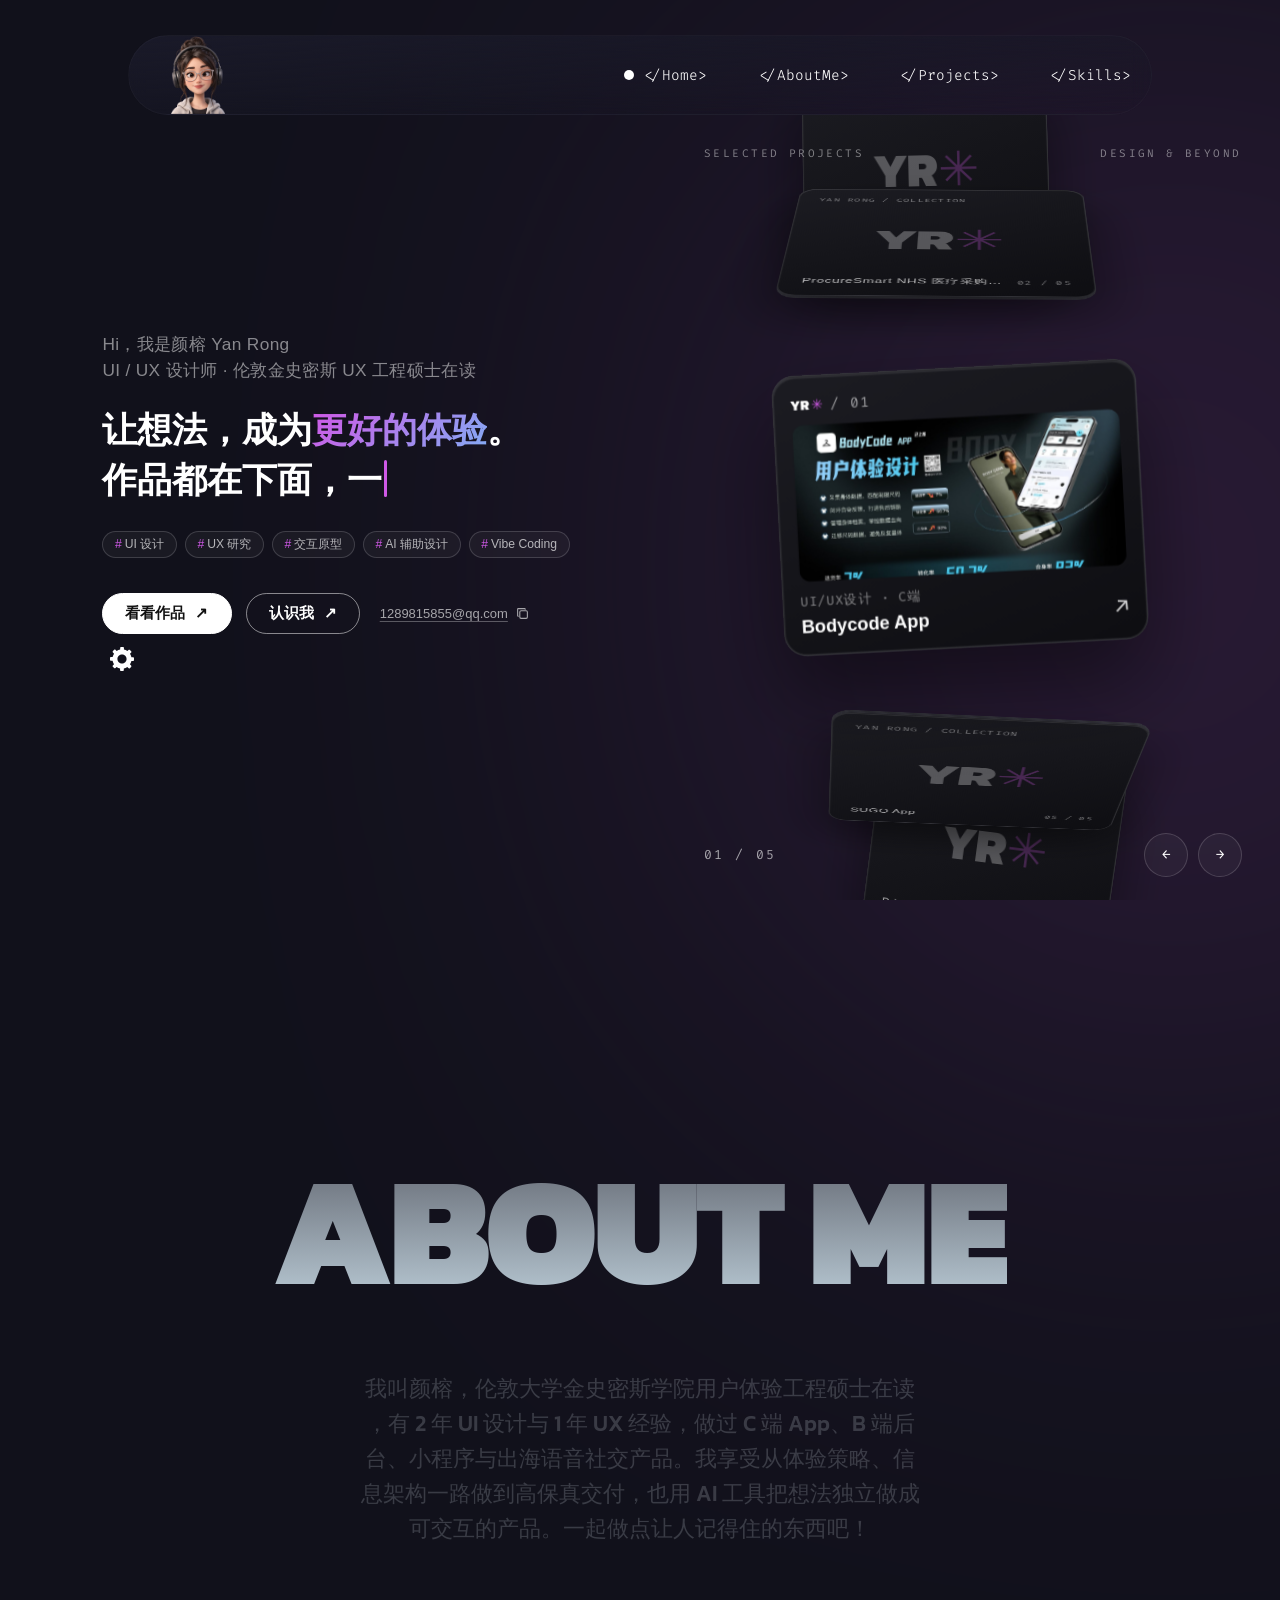
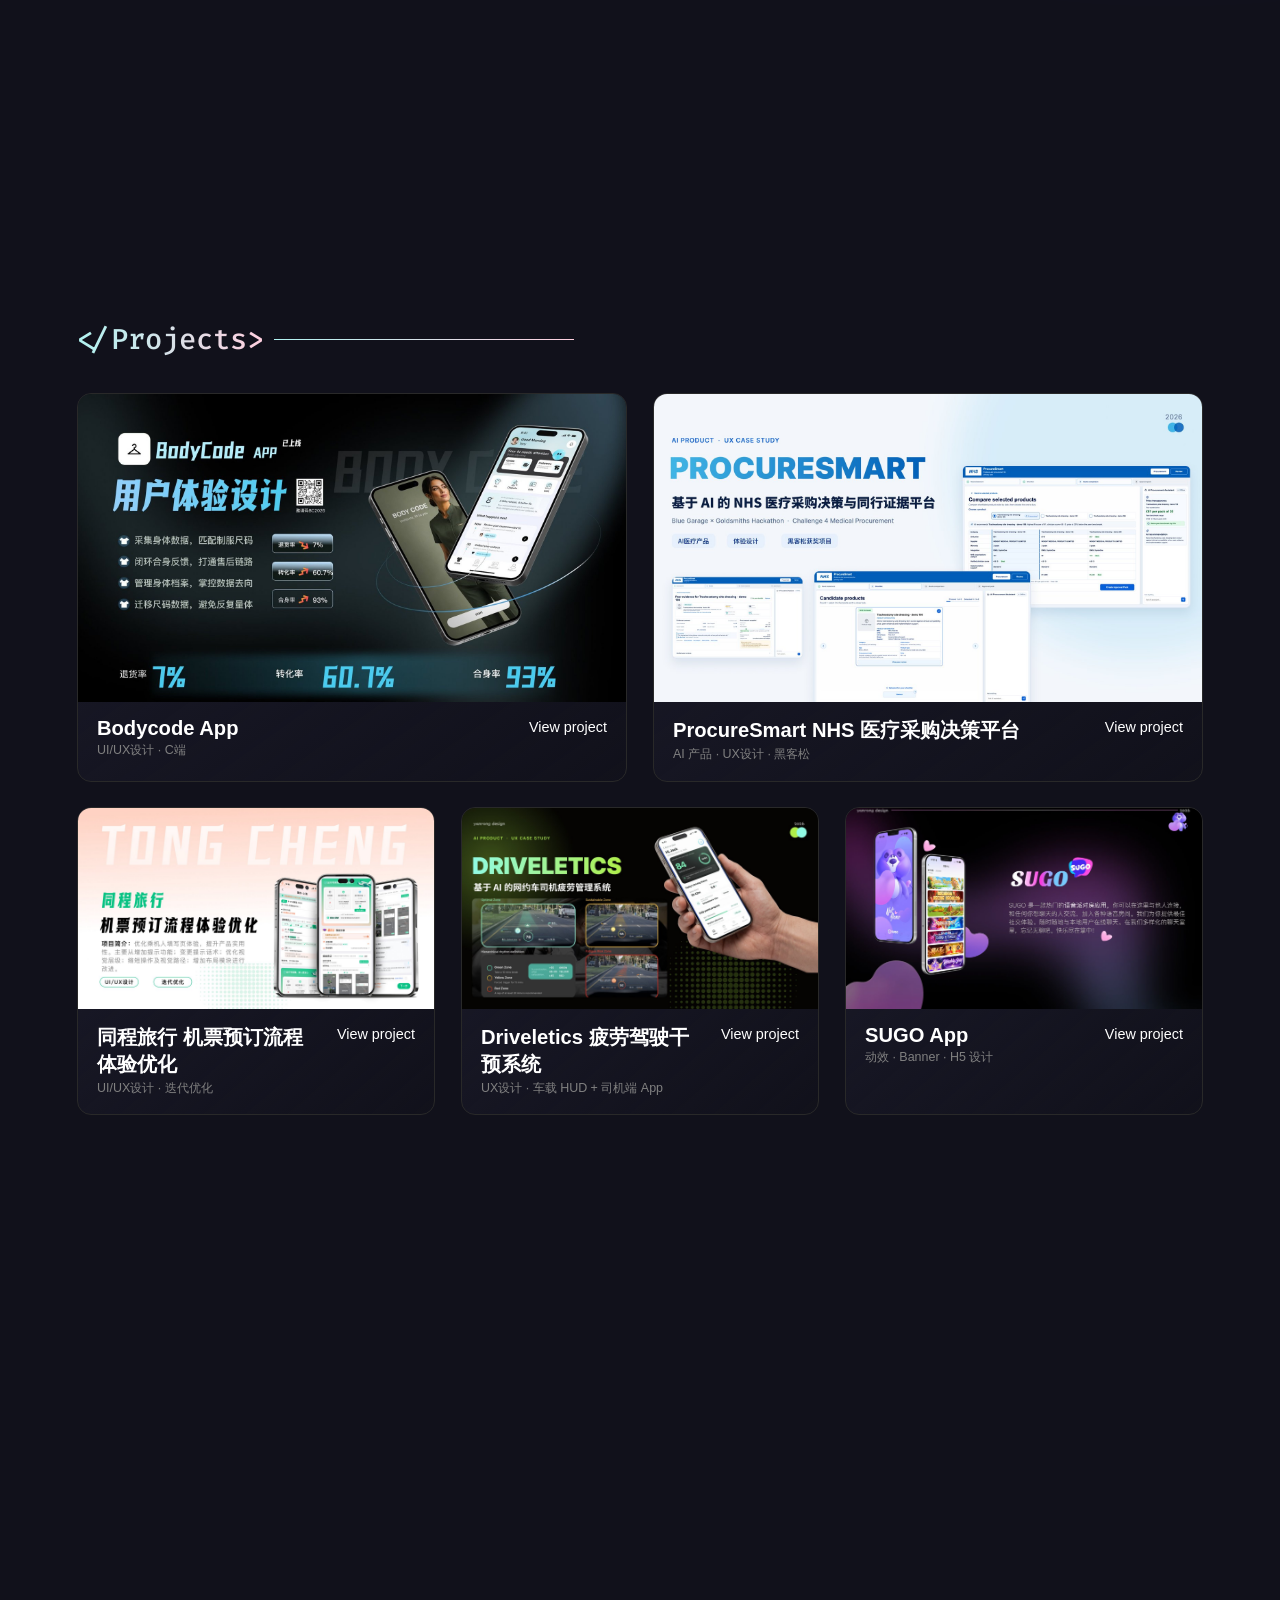
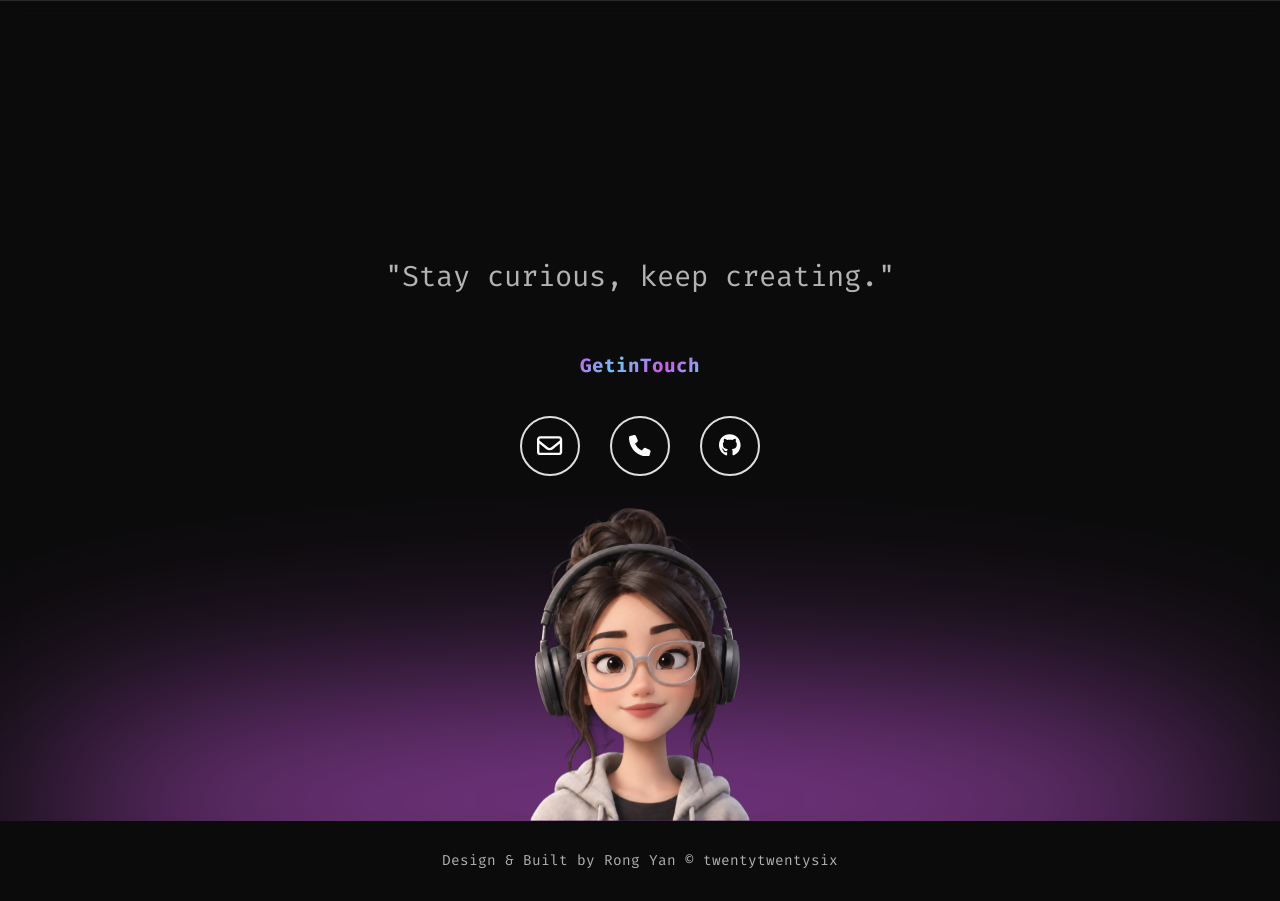
==== index.html @ 4443b961 "Hero cards: drop the pause button; autoplay always runs Co-Authored-By: Claude Opus 5.5 <noreply@ant" ====
<!DOCTYPE html>
<html lang="en">

<head>
  <meta charset="UTF-8" />
  <meta http-equiv="X-UA-Compatible" content="IE=edge" />
  <meta name="viewport" content="width=device-width, initial-scale=1.0" />
  <!-- keep the portfolio out of search results: only people with the link should find it -->
  <meta name="robots" content="noindex, nofollow" />
  <meta name="theme-color" content="#000" />
  <meta property="og:title" content="Rong Yan | Portfolio" />
  <meta property="og:site_name" content="Rong Yan Portfolio" />
  <title>Rong Yan | Portfolio</title>
  <link rel="icon" type="image/png" sizes="32x32" href="src/png/favicon-32.png" />
  <link rel="icon" type="image/png" sizes="192x192" href="src/png/favicon-192.png" />
  <link rel="apple-touch-icon" href="src/png/apple-touch-icon.png" />
  <!-- aos cdn -->
  <link rel="stylesheet" href="https://unpkg.com/aos@next/dist/aos.css" />
  <!-- stylesheet -->
  <link rel="stylesheet" href="style.css?v=64" />
  <link rel="prefetch" href="src/projects/driveletics/pages/01.jpg?v=4" as="image" />
  <link rel="prefetch" href="src/projects/tongcheng/01.jpg?v=1" as="image" />
  <link rel="prefetch" href="src/projects/sugo/01.jpg?v=2" as="image" />
  <link rel="prefetch" href="src/projects/muse/01.jpg?v=3" as="image" />
  <script>
    // cross-page view transitions to project pages: a skipped transition rejects these promises, which is expected
    (function () {
      function quiet(e) {
        if (!e.viewTransition) return;
        e.viewTransition.ready.catch(function () {});
        e.viewTransition.finished.catch(function () {});
      }
      window.addEventListener("pagereveal", quiet);
      window.addEventListener("pageswap", quiet);
    })();
  </script>
  <!-- google fonts-->
  <link rel="preconnect" href="https://fonts.googleapis.com" />
  <link rel="preconnect" href="https://fonts.gstatic.com" crossorigin />
  <link href="https://fonts.googleapis.com/css2?family=Kanit:wght@300;400;500;600;700;800;900&display=swap" rel="stylesheet" />
  <link rel="stylesheet"
    href="https://fonts.googleapis.com/css2?family=Passions+Conflict&family=Orbitron&family=Fira+Code&family=Six+Caps&display=swap" />

<body class="body">
  <audio loop="" id="audioPlayer" style="display: none">
    <source src="src/mp3/preloader.mp3" type="audio/mp3" />
  </audio>
  <div id="preloader"></div>
  <noscript>Allow Javascript</noscript>

  <header>
    <div class="cursor-inner" id="cursor-inner"></div>
    <div class="cursor-outer" id="cursor-outer"></div>

    <div class="navbar" id="navbar">
      <div class="hey">Hey!</div>
      <div class="logo" tabindex="0" aria-label="Rong Yan logo">
        <div class="logo-top">
          <img src="src/png/rongyan-avatar.png" alt="Rong Yan avatar" id="nav-avatar"/>
        </div>
      </div>
      <div class="navbar-tabs" id="navbar-tabs">
        <ul class="navbar-tabs-ul">
          <li class="home activeThistab" class="navbar-tabs-li" data-aos="fade-down" data-aos-delay="100">
            <a href="#home" tabindex="0" aria-label="Home menu button">
              &#60;/Home&#62;
            </a>
          </li>

          <li class="about" class="navbar-tabs-li" data-aos="fade-down" data-aos-delay="300">
            <a href="#about" aria-label="about menu button">
              &#60;/AboutMe&#62;
            </a>
          </li>

          <li class="projects" class="navbar-tabs-li" data-aos="fade-down" data-aos-delay="500">
            <a href="#projects" aria-label="projects menu button">
              &#60;/Projects&#62;
            </a>
          </li>

          <li class="skills" class="navbar-tabs-li" data-aos="fade-down" data-aos-delay="900">
            <a href="#skills" aria-label="skills menu button">
              &#60;/Skills&#62;
            </a>
          </li>
        </ul>
      </div>
      <!-- navbar tabs ends -->
    </div>
  </header>
  <!-- header ends here -->

  <main>
    <!-- hamburger -->
    <div class="hamburger" id="hamburger" data-aos="fade">
      <div class="hamburgerbase">
        <button id="hamburger-button" onclick="hamburgerMenu()" tabindex="0" aria-label="Menu Button">
          <span class="burger-bar" id="burger-bar1"></span>
          <span class="burger-bar" id="burger-bar2"></span>
          <span class="burger-bar" id="burger-bar3"></span>
        </button>
      </div>
    </div>
    <!-- hamburger -->
    <div class="mobiletogglemenu" id="mobiletogglemenu">
      <ul class="mobile-navbar-tabs-ul" id="mobile-ul">
        <li id="home-mobile-tab" class="mobile-navbar-tabs-li home activeThismobiletab" onclick="hidemenubyli()">
          <a href="#home" tabindex="0" aria-label="Home menu button">
            &#60;/Home&#62;
          </a>
        </li>

        <li id="aboutme-mobile-tab" class="mobile-navbar-tabs-li about" onclick="hidemenubyli()">
          <a href="#about" tabindex="0" aria-label="about menu button">
            &#60;/AboutMe&#62;
          </a>
        </li>
        <li id="projects-mobile-tab" class="mobile-navbar-tabs-li projects" onclick="hidemenubyli()">
          <a href="#projects" tabindex="0" aria-label="projects menu button">
            &#60;/Projects&#62;
          </a>
        </li>
        <li id="skills-mobile-tab" class="mobile-navbar-tabs-li skills" onclick="hidemenubyli()">
          <a href="#skills" tabindex="0" aria-label="skills menu button">
            &#60;/Skills&#62;
          </a>
        </li>
      </ul>
    </div>
    <!-- mobile toggle menu ends -->

    <section class="landing-page-container" id="home">
      <div class="blob"></div>

      <div class="text-content hero-v3">
        <p class="hero-label hero-in">
          Hi，我是颜榕 Yan Rong<br />UI / UX 设计师<span class="hero-label-sep"> · </span><br class="hero-label-br" />伦敦金史密斯 UX 工程硕士在读
        </p>
        <h1 class="hero-line" data-typewriter>
          让想法，成为<span class="hero-grad">更好的体验</span>。<br />作品都在下面，一起看看？
        </h1>
        <!-- keywords: quiet tags, not clickable -->
        <ul class="hero-tags" aria-label="关键词">
          <li>UI 设计</li>
          <li>UX 研究</li>
          <li>交互原型</li>
          <li>AI 辅助设计</li>
          <li>Vibe Coding</li>
        </ul>
        <!-- actions: solid / outline buttons, then the email link -->
        <div class="hero-actions hero-in">
          <a class="hero-btn hero-btn--solid" href="#projects">看看作品<span class="hero-arrow" aria-hidden="true">↗</span></a>
          <a class="hero-btn hero-btn--ghost" href="#about">认识我<span class="hero-arrow" aria-hidden="true">↗</span></a>
          <a class="hero-mail" href="mailto:1289815855@qq.com" title="点击复制邮箱">
            1289815855@qq.com
            <svg width="13" height="13" viewBox="0 0 12 12" fill="none" aria-hidden="true"><rect x="3.5" y="3.5" width="7" height="7" rx="1.2" stroke="currentColor"/><path d="M8.5 2.5V2a.5.5 0 0 0-.5-.5H2A.5.5 0 0 0 1.5 2v6a.5.5 0 0 0 .5.5h.5" stroke="currentColor"/></svg>
          </a>
        </div>
        <div class="hero-settings">
          <div class="setting-container" id="setting-container">
            <input type="checkbox" id="switchforsetting" onclick="settingtoggle()" />

            <label for="switchforsetting" class="needtobeinvert" id="labelforsetting" tabindex="0"
              aria-label="settings for sound and appearance"></label>

            <div class="visualmodetogglebuttoncontainer" id="visualmodetogglebuttoncontainer">
              <input type="checkbox" id="switchforvisualmode" onclick="visualmode()" />
              <label for="switchforvisualmode" id="labelforvisualmode" tabindex="0"
                aria-label="switch appearance"></label>
            </div>

            <div class="soundtogglebuttoncontainer" id="soundtogglebuttoncontainer">
              <input type="checkbox" id="switchforsound" onclick="playpause()" />
              <label for="switchforsound" id="labelforsound" tabindex="0" aria-label="switch sound"
                class="needtobeinvert"></label>
            </div>
          </div>
          <!-- setting div ends -->
        </div>
      </div>


      <!-- right side: vertical 3D cylinder of project cards, built from the projects grid by hero-cards.js -->
      <div class="hero-cards">
        <span class="hc-label hc-label--l" aria-hidden="true">SELECTED PROJECTS</span>
        <span class="hc-label hc-label--r" aria-hidden="true">DESIGN &amp; BEYOND</span>
        <div class="hero-cards-space" aria-hidden="true"></div>
        <div class="hc-bar">
          <span class="hc-count" aria-hidden="true"></span>
          <div class="hc-controls">
            <button type="button" class="hc-btn hc-step" data-dir="-1" aria-label="上一个项目">←</button>
            <button type="button" class="hc-btn hc-step" data-dir="1" aria-label="下一个项目">→</button>
          </div>
        </div>
      </div>
    </section>
    <!-- landing page ends here -->
    <section class="about-v2" id="about">
      <!-- four tool logos in the corners; they slide in from their own side, then bob gently -->
      <img class="about-v2-deco about-v2-deco--tl" src="src/png/figmalogo.png" alt="Figma"
        data-aos="fade-right" data-aos-delay="100" data-aos-duration="900" />
      <img class="about-v2-deco about-v2-deco--bl" src="src/png/aelogo.png" alt="After Effects"
        data-aos="fade-right" data-aos-delay="250" data-aos-duration="900" />
      <img class="about-v2-deco about-v2-deco--tr" src="src/png/claudelogo.png" alt="Claude Code"
        data-aos="fade-left" data-aos-delay="150" data-aos-duration="900" />
      <img class="about-v2-deco about-v2-deco--br" src="src/png/lovartlogo.png" alt="Lovart"
        data-aos="fade-left" data-aos-delay="300" data-aos-duration="900" />

      <div class="about-v2-center">
        <div class="about-v2-group">
          <h2 class="about-v2-heading hero-heading" data-aos="fade-up">About me</h2>
          <!-- about-reveal.js splits this into characters that brighten as it scrolls past -->
          <p class="about-v2-text" data-reveal>我叫颜榕，伦敦大学金史密斯学院用户体验工程硕士在读，有 2 年 UI 设计与 1 年 UX 经验，做过 C 端 App、B 端后台、小程序与出海语音社交产品。我享受从体验策略、信息架构一路做到高保真交付，也用 AI 工具把想法独立做成可交互的产品。一起做点让人记得住的东西吧！</p>
        </div>
      </div>
    </section>
    <!-- about section ends  -->

    <section class="projects-section-container" id="projects">
      <div class="projects-section-div" data-aos="fade-up">
        <div class="section-heading">
          <h2 class="section-heading-article" tabindex="0" aria-label="My projects starts from here">
            &#60;/Projects&#62;
          </h2>
          <p class="sectionHeadingP"></p>
        </div>
      </div>
      <ul class="projects-grid">
        <li class="project-card" data-aos="fade-up" data-aos-delay="0">
          <div class="project-card-media">
            <img src="src/jpg/bodycode-cover.jpg?v=8" alt="Bodycode App 封面" loading="lazy" style="view-transition-name: bodycode-cover" />
          </div>
          <div class="project-card-body">
            <div class="project-card-head">
              <div>
                <h3 class="project-card-title">Bodycode App</h3>
                <p class="project-card-meta">UI/UX设计 · C端</p>
              </div>
              <a href="project-bodycode.html" class="project-card-link" aria-label="查看 Bodycode App">View project</a>
            </div>
          </div>
        </li>
        <li class="project-card" data-aos="fade-up" data-aos-delay="100">
          <div class="project-card-media">
            <img src="src/jpg/procuresmart-cover.jpg?v=1" alt="ProcureSmart 封面" loading="lazy" style="view-transition-name: procuresmart-cover" />
          </div>
          <div class="project-card-body">
            <div class="project-card-head">
              <div>
                <h3 class="project-card-title">ProcureSmart NHS 医疗采购决策平台</h3>
                <p class="project-card-meta">AI 产品 · UX设计 · 黑客松</p>
              </div>
              <a href="project-procuresmart.html" class="project-card-link" aria-label="查看 ProcureSmart NHS 医疗采购决策平台">View project</a>
            </div>
          </div>
        </li>
        <li class="project-card" data-aos="fade-up" data-aos-delay="100">
          <div class="project-card-media">
            <img src="src/jpg/tongcheng-cover.jpg?v=2" alt="同程旅行 机票预订流程体验优化 封面" loading="lazy" style="view-transition-name: tongcheng-cover" />
          </div>
          <div class="project-card-body">
            <div class="project-card-head">
              <div>
                <h3 class="project-card-title">同程旅行 机票预订流程体验优化</h3>
                <p class="project-card-meta">UI/UX设计 · 迭代优化</p>
              </div>
              <a href="project-tongcheng.html" class="project-card-link" aria-label="查看 同程旅行 机票预订流程体验优化">View project</a>
            </div>
          </div>
        </li>
        <li class="project-card" id="driveletics-card" data-aos="fade-up" data-aos-delay="0">
          <div class="project-card-media">
            <img src="src/jpg/driveletics-cover.jpg?v=3" alt="Driveletics 封面" loading="lazy" style="view-transition-name: driveletics-cover" />
          </div>
          <div class="project-card-body">
            <div class="project-card-head">
              <div>
                <h3 class="project-card-title">Driveletics 疲劳驾驶干预系统</h3>
                <p class="project-card-meta">UX设计 · 车载 HUD + 司机端 App</p>
              </div>
              <a href="project-driveletics.html" class="project-card-link" aria-label="查看 Driveletics 疲劳驾驶干预系统">View project</a>
            </div>
          </div>
        </li>
        <li class="project-card" data-aos="fade-up" data-aos-delay="100">
          <div class="project-card-media">
            <img src="src/jpg/sugo-cover.jpg?v=1" alt="SUGO App 封面" loading="lazy" style="view-transition-name: sugo-cover" />
          </div>
          <div class="project-card-body">
            <div class="project-card-head">
              <div>
                <h3 class="project-card-title">SUGO App</h3>
                <p class="project-card-meta">动效 · Banner · H5 设计</p>
              </div>
              <a href="project-sugo.html" class="project-card-link" aria-label="查看 SUGO App">View project</a>
            </div>
          </div>
        </li>
        <!-- Muse AI: hidden for now (page project-muse.html kept)
        <li class="project-card" data-aos="fade-up" data-aos-delay="0">
          <div class="project-card-media">
            <img src="src/jpg/muse-cover.jpg?v=2" alt="Muse AI 封面" loading="lazy" style="view-transition-name: muse-cover" />
          </div>
          <div class="project-card-body">
            <div class="project-card-head">
              <div>
                <h3 class="project-card-title">Muse AI</h3>
                <p class="project-card-meta">UI/UX设计 · 小程序</p>
              </div>
              <a href="project-muse.html" class="project-card-link" aria-label="查看 Muse AI">View project</a>
            </div>
          </div>
        </li>
        -->
      </ul>

      <!-- Driveletics card is shown by default. The link without the car project adds ?k=<key>: then the card is removed,
           and it stays hidden in that browser tab when coming back from a project page (sessionStorage). -->
      <script>
        (function () {
          var KEY = "xvs2uz3wx6";
          var fromLink = new URLSearchParams(location.search).get("k") === KEY;
          var hidden = fromLink;
          try {
            if (fromLink) sessionStorage.setItem("ry-portfolio-no-car", "1");
            hidden = hidden || sessionStorage.getItem("ry-portfolio-no-car") === "1";
          } catch (e) {}
          if (hidden) document.getElementById("driveletics-card").remove();
        })();
      </script>
    </section>
    <section class="tools-section" id="skills">
      <div class="tools-inner">
        <h2 class="tools-heading" data-aos="fade-up">常用工具</h2>
        <ul class="tools-grid">
          <li class="tools-card" data-aos="fade-up" data-aos-delay="0">
            <img src="./src/png/figmalogo.png" alt="" class="tools-logo" loading="lazy" />
            <span class="tools-name">Figma</span>
          </li>
          <li class="tools-card" data-aos="fade-up" data-aos-delay="50">
            <img src="./src/png/pslogo.png" alt="" class="tools-logo" loading="lazy" />
            <span class="tools-name">Photoshop</span>
          </li>
          <li class="tools-card" data-aos="fade-up" data-aos-delay="100">
            <img src="./src/png/aelogo.png" alt="" class="tools-logo" loading="lazy" />
            <span class="tools-name">After Effects</span>
          </li>
          <li class="tools-card" data-aos="fade-up" data-aos-delay="150">
            <img src="./src/png/claudelogo.png" alt="" class="tools-logo" loading="lazy" />
            <span class="tools-name">Claude Code</span>
          </li>
          <li class="tools-card" data-aos="fade-up" data-aos-delay="200">
            <img src="./src/png/codexlogo.png" alt="" class="tools-logo" loading="lazy" />
            <span class="tools-name">Codex</span>
          </li>
          <li class="tools-card" data-aos="fade-up" data-aos-delay="250">
            <img src="./src/png/lovartlogo.png" alt="" class="tools-logo" loading="lazy" />
            <span class="tools-name">Lovart</span>
          </li>
          <li class="tools-card" data-aos="fade-up" data-aos-delay="300">
            <img src="./src/png/jimenglogo.png" alt="" class="tools-logo" loading="lazy" />
            <span class="tools-name">即梦</span>
          </li>
        </ul>
      </div>
    </section>
    <!-- skills section ends -->
  </main>
  <!-- main ends here -->

  <footer id="footer">
    <button class="fas" id="backtotopbutton" onclick="scrolltoTopfunction()">
      <article aria-label="Back to top">&#8592;BACK TO TOP</article>
    </button>
    <div class="footer-background">
      <div class="footer-blob"></div>
    </div>
    <div class="footer-foreground">
      <div class="footercontainer">
        <div class="two-words">
          <article tabindex="0" aria-label="Stay curious, keep creating, my quote">
            "Stay curious, keep creating."
          </article>
        </div>
        <div class="social-media-container">
          <div class="getintouch-heading">
            <article>GetinTouch</article>
          </div>
          <div class="logos">
            <a href="mailto:1289815855@qq.com" aria-label="邮箱 1289815855@qq.com" title="1289815855@qq.com"><svg id="GmailLogo"
                viewBox="0 0 512 512">
                <path
                  d="M64 112c-8.8 0-16 7.2-16 16v22.1L220.5 291.7c20.7 17 50.4 17 71.1 0L464 150.1V128c0-8.8-7.2-16-16-16H64zM48 212.2V384c0 8.8 7.2 16 16 16H448c8.8 0 16-7.2 16-16V212.2L322 328.8c-38.4 31.5-93.7 31.5-132 0L48 212.2zM0 128C0 92.7 28.7 64 64 64H448c35.3 0 64 28.7 64 64V384c0 35.3-28.7 64-64 64H64c-35.3 0-64-28.7-64-64V128z" />
              </svg></a>

            <a href="tel:+8617783044237" aria-label="电话 17783044237" title="17783044237"><svg class="SocialHandle" viewBox="0 0 512 512">
                <path
                  d="M164.9 24.6c-7.7-18.6-28-28.5-47.4-23.2l-88 24C12.1 30.2 0 46 0 64C0 311.4 200.6 512 448 512c18 0 33.8-12.1 38.6-29.5l24-88c5.3-19.4-4.6-39.7-23.2-47.4l-96-40c-16.3-6.8-35.2-2.1-46.3 11.6L304.7 368C234.3 334.7 177.3 277.7 144 207.3L193.3 167c13.7-11.2 18.4-30 11.6-46.3l-40-96z" />
              </svg></a>

            <a href="https://github.com/yrong6781-dotcom/yrong6781-dotcom" target="_blank" rel="noopener noreferrer"
              aria-label="GitHub" title="GitHub"><svg viewBox="0 0 496 512"
                class="SocialHandle">
                <path
                  d="M165.9 397.4c0 2-2.3 3.6-5.2 3.6-3.3.3-5.6-1.3-5.6-3.6 0-2 2.3-3.6 5.2-3.6 3-.3 5.6 1.3 5.6 3.6zm-31.1-4.5c-.7 2 1.3 4.3 4.3 4.9 2.6 1 5.6 0 6.2-2s-1.3-4.3-4.3-5.2c-2.6-.7-5.5.3-6.2 2.3zm44.2-1.7c-2.9.7-4.9 2.6-4.6 4.9.3 2 2.9 3.3 5.9 2.6 2.9-.7 4.9-2.6 4.6-4.6-.3-1.9-3-3.2-5.9-2.9zM244.8 8C106.1 8 0 113.3 0 252c0 110.9 69.8 205.8 169.5 239.2 12.8 2.3 17.3-5.6 17.3-12.1 0-6.2-.3-40.4-.3-61.4 0 0-70 15-84.7-29.8 0 0-11.4-29.1-27.8-36.6 0 0-22.9-15.7 1.6-15.4 0 0 24.9 2 38.6 25.8 21.9 38.6 58.6 27.5 72.9 20.9 2.3-16 8.8-27.1 16-33.7-55.9-6.2-112.3-14.3-112.3-110.5 0-27.5 7.6-41.3 23.6-58.9-2.6-6.5-11.1-33.3 2.6-67.9 20.9-6.5 69 27 69 27 20-5.6 41.5-8.5 62.8-8.5s42.8 2.9 62.8 8.5c0 0 48.1-33.6 69-27 13.7 34.7 5.2 61.4 2.6 67.9 16 17.7 25.8 31.5 25.8 58.9 0 96.5-58.9 104.2-114.8 110.5 9.2 7.9 17 22.9 17 46.4 0 33.7-.3 75.4-.3 83.6 0 6.5 4.6 14.4 17.3 12.1C428.2 457.8 496 362.9 496 252 496 113.3 383.5 8 244.8 8zM97.2 352.9c-1.3 1-1 3.3.7 5.2 1.6 1.6 3.9 2.3 5.2 1 1.3-1 1-3.3-.7-5.2-1.6-1.6-3.9-2.3-5.2-1zm-10.8-8.1c-.7 1.3.3 2.9 2.3 3.9 1.6 1 3.6.7 4.3-.7.7-1.3-.3-2.9-2.3-3.9-2-.6-3.6-.3-4.3.7zm32.4 35.6c-1.6 1.3-1 4.3 1.3 6.2 2.3 2.3 5.2 2.6 6.5 1 1.3-1.3.7-4.3-1.3-6.2-2.2-2.3-5.2-2.6-6.5-1zm-11.4-14.7c-1.6 1-1.6 3.6 0 5.9 1.6 2.3 4.3 3.3 5.6 2.3 1.6-1.3 1.6-3.9 0-6.2-1.4-2.3-4-3.3-5.6-2z" />
              </svg></a>
          </div>
        </div>
        <div class="footer-avatar-container" id="footer-avatar" data-src-width="1530" data-eyes="590,1098,946,1074">
          <div class="avatar-rig">
            <img src="src/png/avatar-rig/base.webp?v=2" alt="Rong Yan avatar" class="footer-avatar-img" id="footer-wala-avatar" width="660" height="945" />
            <span class="avatar-blush" aria-hidden="true"></span>
            <span class="avatar-eye" style="-webkit-mask-image:url(src/png/avatar-rig/eye-mask-left.png?v=2);mask-image:url(src/png/avatar-rig/eye-mask-left.png?v=2)" aria-hidden="true">
              <img class="avatar-iris" src="src/png/avatar-rig/iris-left.png?v=2" alt="" />
            </span>
            <span class="avatar-eye" style="-webkit-mask-image:url(src/png/avatar-rig/eye-mask-right.png?v=2);mask-image:url(src/png/avatar-rig/eye-mask-right.png?v=2)" aria-hidden="true">
              <img class="avatar-iris" src="src/png/avatar-rig/iris-right.png?v=2" alt="" />
            </span>
          </div>
        </div>
        <div class="footer-bottom">
          <article>
            Design & Built by Rong Yan
            &#169; twentytwentysix
          </article>
        </div>
      </div>
    </div>
  </footer>
  <!-- footer ends here -->

  <script src="main.js"></script>

  <script src="https://unpkg.com/aos@next/dist/aos.js"></script>
  <script>
    if (window.AOS) {
      AOS.init();
      // card covers and the reel poster can shift positions once everything has loaded
      window.addEventListener("load", function () {
        AOS.refresh();
      });
    } else {
      // the AOS script did not load: its stylesheet only hides [data-aos] under html:not(.no-js), so keep everything visible
      document.documentElement.classList.add("no-js");
    }
  </script>


  <script src="site-extras.js?v=4"></script>
  <script src="footer-avatar.js?v=2"></script>
  <script src="hero-intro.js?v=1"></script>
  <script src="hero-cards.js?v=6"></script>
  <script src="about-reveal.js?v=1"></script>
</body>

</html>
---- style.css ----
#labelforsetting,
#labelforvisualmode,
#switchforvisualmode:checked+#labelforvisualmode {
    background-repeat: no-repeat;
    background-position: center
}

#labelforsetting,
#labelforsound {
    height: 40px;
    background-size: 60%
}

#preloader,
.invertapplied,
.invertsettinglabel {
    filter: invert(1)
}

#preloader,
noscript {
    width: 100%;
    height: 100%
}

body,
noscript {
    background-color: var(--color-dark-mode)
}

.main,
body {
    overflow-x: clip
}

#backtotopbutton article,
:root {
    font-family: Whitney, -apple-system, BlinkMacSystemFont, Segoe UI, Roboto, Helvetica, Arial, sans-serif
}

.eye,
.image-div,
.logo,
.navbar,
.project-box,
.resume-btn,
footer {
    overflow: hidden
}

.cta,
.github-redirect,
.navbar-tabs-ul a {
    text-decoration: none
}

#GmailLogo,
.sign svg path {
    fill: white
}

* {
    box-sizing: border-box;
    margin: 0;
    padding: 0;
    -webkit-user-select: none;
    -moz-user-select: none;
    -ms-user-select: none;
    user-select: none;
    -webkit-tap-highlight-color: transparent
}

::selection {
    background-color: transparent
}

::-moz-selection {
    background: 0 0
}

html {
    font-size: 62.5%;
    scroll-behavior: smooth;
    text-rendering: optimizeLegibility;
    -webkit-font-smoothing: antialiased
}

:root {
    cursor: default;
    --color-white: #fff;
    --color-black: #000;
    --color-dark-mode: #11111b;
    --color-light-mode: #ece7e1;
    --color-ddd-color: #ddd;
    --color-gray: #c4c4c4;
    --color-purple: #8000ff;
    --color-light-purple: #cf59e6;
    --color-light-blue: #6bc5f8;
    --color-navbarBorder-dark: #e2e2e207;
    --color-shadowDark: rgba(0, 0, 0, 0.137);
    --static-heading-gradient-blue: #b0f3f1;
    --static-heading-gradient-pink: #ffcfdf;
    --tech-stack-box-first-color: #1a1a29;
    --tech-stack-box-second-color: rgba(27, 27, 40, 0);
    --tech-stack-box-border-color: #292929
}

#hello-friend,
.footer-bottom article,
.getintouch-heading article,
.language-speak article,
.navbar-tabs-ul li,
.two-words article {
    font-family: fira code
}

::-webkit-scrollbar {
    width: 5px
}

::-webkit-scrollbar-track {
    background: #0a0a10
}

::-webkit-scrollbar-thumb {
    background-color: #8000ff
}

.cursor-inner {
    width: 8px;
    height: 8px;
    background-color: var(--color-light-blue)
}

.cursor-outer {
    width: 35px;
    height: 35px;
    border: 2px solid #fff
}

.cursor-inner,
.cursor-outer {
    position: fixed;
    top: 0;
    left: 0;
    transform: translate(-50%, -50%);
    border-radius: 50%;
    z-index: 9999;
    pointer-events: none
}

.setting-container,
.settingactivate {
    transform-origin: left;
    transition-duration: .5s
}

.cursor-inner.hover {
    width: 25px;
    height: 25px;
    transition: .2s;
    mix-blend-mode: difference
}

.cursor-outer.hover {
    width: 50px;
    height: 50px;
    transition: .2s
}

.activeThistab:before,
.navbar-tabs-ul li:hover:before {
    background-color: var(--color-white);
    height: 10px;
    width: 10px;
    left: -20px
}

.light-mode {
    --color-dark-mode: #ece7e1;
    --color-black: #fff;
    --color-white: #000;
    --color-ddd-color: rgb(31, 31, 31);
    --color-navbarBorder-dark: #d1d6eb;
    --static-heading-gradient-blue: #0f7878;
    --static-heading-gradient-pink: #f09bb9;
    --color-shadowDark: #e2ddd7;
    --tech-stack-box-first-color: #e7e2db;
    --tech-stack-box-second-color: #ece7e100;
    --tech-stack-box-border-color: #dad5cf
}

.setting-container {
    width: 60px;
    height: 50px;
    margin-left: 50px;
    display: flex;
    align-items: center;
    gap: 30px;
    padding: 20px 0
}

#labelforsetting {
    width: 40px;
    display: flex;
    align-items: center;
    justify-content: center;
    padding: 0 20px;
    background-image: url(src/svg/settings-svgrepo-com.svg);
    transition-duration: .5s;
    cursor: pointer
}

.soundtogglebuttoncontainer,
.visualmodetogglebuttoncontainer {
    align-items: center;
    width: fit-content;
    transition-duration: .3s
}

.settingactivate {
    width: 200px
}

.visualmodetogglebuttoncontainer {
    height: fit-content;
    display: flex;
    justify-content: center;
    transform: translate(-50px) scale(0)
}

.visualmodeshow {
    transition-duration: .3s;
    transform: translate(0) scale(1)
}

#switchforsetting,
#switchforsound,
#switchforvisualmode,
.hamburger,
.mobiletogglemenu {
    display: none
}

#switchforsetting:checked+#labelforsetting {
    transform: rotate(180deg);
    transition-duration: .5s
}

#labelforvisualmode {
    position: relative;
    width: 40px;
    height: 40px;
    background-image: url(src/png/crescent-moon\ \(1\).png);
    background-size: 50%;
    transition-duration: .5s;
    cursor: pointer
}

#switchforvisualmode:checked+#labelforvisualmode {
    transform: rotate(360deg);
    transition-duration: .5s;
    background-image: url(src/png/sun.png);
    background-size: 60%
}

.soundtogglebuttoncontainer {
    height: fit-content;
    display: flex;
    justify-content: center;
    transform: translate(-130px) scale(0)
}

#labelforsound,
#preloader {
    display: flex;
    align-items: center;
    background-repeat: no-repeat;
    background-position: center
}

.soundmodeshow {
    transition-delay: .1s;
    transition-duration: .5s;
    display: inline-block;
    transform: translate(0) scale(1)
}

.logo,
.logo:hover {
    transition-duration: 1s
}

#labelforsound {
    position: relative;
    justify-content: center;
    width: 40px;
    background-image: url(src/svg/Mute_Icon.svg);
    cursor: pointer;
    transition-duration: .5s
}

#switchforsound:checked+#labelforsound {
    transition-duration: .5s;
    background-image: url(src/svg/Speaker_Icon.svg);
    background-size: 50%;
    background-repeat: no-repeat;
    background-position: center
}

header {
    width: 100%;
    height: 115px;
    display: flex;
    align-items: flex-end;
    justify-content: center
}

#preloader {
    background-color: #fff;
    position: fixed;
    z-index: 99999;
    justify-content: center;
    overflow-y: hidden;
    background-image: url(src/svg/Pulse-0.4s-200px.svg);
    background-size: 10%
}

.navbar,
noscript {
    display: flex;
    align-items: center;
    position: fixed
}

#name,
.getintouch-heading article {
    background: -webkit-linear-gradient(135deg, var(--color-light-blue), var(--color-light-purple), var(--color-light-blue), var(--color-light-purple));
    -webkit-text-fill-color: transparent
}

noscript {
    justify-content: center;
    font-size: 4rem;
    color: #fff;
    z-index: 999999
}

.fakenavbar {
    height: 0;
    width: 0%;
    background-color: transparent
}

.navbar {
    background-image: linear-gradient(to bottom right, var(--tech-stack-box-first-color), var(--tech-stack-box-second-color));
    backdrop-filter: blur(10px);
    height: 80px;
    width: 80%;
    padding: 0 20px;
    justify-content: space-between;
    z-index: 999;
    border: 1px solid var(--color-navbarBorder-dark);
    border-radius: 50px
}

.navbar-tabs,
.navbar-tabs-ul {
    height: 100%;
    align-items: center
}

.logo,
.navbar-tabs-ul li {
    position: relative;
    display: flex
}

.navbar-tabs {
    display: flex;
    width: 80%
}

.navbar-tabs-ul {
    width: 100%;
    display: flex;
    list-style: none;
    justify-content: flex-end;
    gap: 80px;
    color: var(--color-white)
}

.navbar-tabs-ul li {
    width: fit-content;
    height: 30px;
    text-align: center;
    align-items: center;
    justify-content: center;
    font-size: 1.5rem
}

.navbar-tabs-ul li:hover:before {
    content: "";
    position: absolute;
    border-radius: 5px;
    z-index: -1
}

.navbar-tabs-ul a {
    color: var(--color-white);
    font-weight: 100
}

.logo {
    width: 10%;
    height: 100%;
    flex-direction: column;
    align-items: center;
    justify-content: space-between;
    -webkit-user-select: none;
    -moz-user-select: none;
    -ms-user-select: none;
    user-select: none
}

.face,
.logo-top {
    width: 100%;
    align-items: center;
    display: flex
}

.hey {
    color: #fff;
    position: absolute;
    font-size: 2.5rem;
    font-weight: 300;
    background-color: #20222e;
    padding: 5px 10px;
    border-radius: 20px;
    left: 120px;
    bottom: 80px;
    opacity: 0
}

#hello-friend,
#work,
.about-info p,
.activeThistab,
.language-speak article {
    color: var(--color-white)
}

.blob,
.eye,
.pupil {
    border-radius: 50%
}

.popup {
    animation: 3s linear pop-up
}

@keyframes pop-up {
    from {
        bottom: -50px;
        left: 50px;
        opacity: 1
    }

    to {
        opacity: 0
    }
}

.logo-top {
    height: 100%;
    justify-content: center;
    transform-origin: bottom;
    position: relative
}

.activeThistab:before,
.face {
    content: "";
    position: absolute
}

.logo-top img {
    height: 100%;
    z-index: 2
}

.face {
    height: 74%;
    bottom: 0;
    justify-content: center;
    gap: 5px;
    z-index: 1;
    padding-left: 1px
}

.eye {
    width: 8px;
    height: 8px;
    display: flex;
    align-items: center;
    justify-content: center;
    background-color: #fff
}

.left-eye {
    box-shadow: -1px -2px 2px rgba(0, 0, 0, .589) inset
}

.right-eye {
    box-shadow: 1px 3px 2px rgba(0, 0, 0, .589) inset
}

.pupil {
    width: 3.5px;
    height: 3.5px;
    background: #241010
}

.logo:hover {
    transform: translateY(200px)
}

.activeThistab:before {
    border-radius: 50%;
    z-index: -1
}

.dp::after,
.dp::before {
    height: 300px;
    z-index: -2;
    content: ""
}

.main {
    width: 100%;
    height: fit-content;
    position: relative
}

.blob {
    position: absolute;
    right: -15%;
    top: 0;
    background-color: var(--color-light-purple);
    width: 600px;
    height: 100vh;
    filter: blur(300px);
    opacity: .3;
    animation: 1s linear infinite alternate-reverse breath
}

@keyframes breath {
    from {
        opacity: .3
    }

    to {
        opacity: .5
    }
}

.landing-page-container {
    width: 100%;
    height: calc(100vh - 115px);
    display: flex;
    flex-direction: row;
    align-items: center;
    justify-content: center
}

.text-content {
    display: flex;
    flex-direction: column;
    width: 60%;
    height: 100%;
    align-items: flex-start;
    justify-content: center
}

#hello-friend {
    font-size: 3.5rem;
    font-weight: 600;
    width: fit-content;
    display: flex;
    align-items: flex-end
}

#name,
#work {
    font-size: 8rem;
    width: fit-content
}

#name,
#work,
.letsTalkBtn-text {
    display: flex;
    font-weight: 700
}

@-webkit-keyframes vibrate-1 {

    0%,
    100% {
        -webkit-transform: translate(0);
        transform: translate(0)
    }

    20% {
        -webkit-transform: translate(-2px, 2px);
        transform: translate(-2px, 2px)
    }

    40% {
        -webkit-transform: translate(-2px, -2px);
        transform: translate(-2px, -2px)
    }

    60% {
        -webkit-transform: translate(2px, 2px);
        transform: translate(2px, 2px)
    }

    80% {
        -webkit-transform: translate(2px, -2px);
        transform: translate(2px, -2px)
    }
}

@keyframes vibrate-1 {

    0%,
    100% {
        -webkit-transform: translate(0);
        transform: translate(0)
    }

    20% {
        -webkit-transform: translate(-2px, 2px);
        transform: translate(-2px, 2px)
    }

    40% {
        -webkit-transform: translate(-2px, -2px);
        transform: translate(-2px, -2px)
    }

    60% {
        -webkit-transform: translate(2px, 2px);
        transform: translate(2px, 2px)
    }

    80% {
        -webkit-transform: translate(2px, -2px);
        transform: translate(2px, -2px)
    }
}

#name {
    align-items: flex-start;
    background: linear-gradient(-45deg, var(--color-light-blue), var(--color-light-purple), var(--color-light-blue), var(--color-light-purple));
    background-clip: text;
    -webkit-background-clip: text;
    background-size: 400% 400%;
    -webkit-animation: 3s infinite gradient;
    animation: 3s infinite gradient
}

@keyframes gradient {

    0%,
    100% {
        background-position: 0 50%
    }

    50% {
        background-position: 100% 50%
    }
}

#work {
    align-items: flex-start;
    flex-wrap: wrap
}

#info-para,
.about-info p {
    font-weight: 400;
    font-size: 2rem
}

#work div {
    display: flex;
    margin: 0 12px 0 0
}

.jello:hover {
    background-clip: text;
    -webkit-background-clip: text;
    -webkit-text-fill-color: transparent;
    background-color: #03e6ff;
    -webkit-animation: .9s both jello-vertical;
    animation: .9s both jello-vertical
}

#backtotopbutton,
.dp::after,
.dp::before,
.letsTalkBtn {
    background-color: transparent
}

@-webkit-keyframes jello-vertical {

    0%,
    100% {
        -webkit-transform: scale3d(1, 1, 1);
        transform: scale3d(1, 1, 1)
    }

    30% {
        -webkit-transform: scale3d(.75, 1.25, 1);
        transform: scale3d(.75, 1.25, 1)
    }

    40% {
        -webkit-transform: scale3d(1.25, .75, 1);
        transform: scale3d(1.25, .75, 1)
    }

    50% {
        -webkit-transform: scale3d(.85, 1.15, 1);
        transform: scale3d(.85, 1.15, 1)
    }

    65% {
        -webkit-transform: scale3d(1.05, .95, 1);
        transform: scale3d(1.05, .95, 1)
    }

    75% {
        -webkit-transform: scale3d(.95, 1.05, 1);
        transform: scale3d(.95, 1.05, 1)
    }
}

@keyframes jello-vertical {

    0%,
    100% {
        -webkit-transform: scale3d(1, 1, 1);
        transform: scale3d(1, 1, 1)
    }

    30% {
        -webkit-transform: scale3d(.75, 1.25, 1);
        transform: scale3d(.75, 1.25, 1)
    }

    40% {
        -webkit-transform: scale3d(1.25, .75, 1);
        transform: scale3d(1.25, .75, 1)
    }

    50% {
        -webkit-transform: scale3d(.85, 1.15, 1);
        transform: scale3d(.85, 1.15, 1)
    }

    65% {
        -webkit-transform: scale3d(1.05, .95, 1);
        transform: scale3d(1.05, .95, 1)
    }

    75% {
        -webkit-transform: scale3d(.95, 1.05, 1);
        transform: scale3d(.95, 1.05, 1)
    }
}

#info-para {
    width: 75%;
    padding-top: 30px;
    color: var(--color-ddd-color);
    line-height: 20px
}

.contact-btn-div {
    width: 100%;
    padding-top: 50px;
    height: fit-content;
    display: flex;
    align-items: center;
    justify-content: flex-start
}

.letsTalkBtn {
    position: relative;
    border: none;
    width: 180px;
    height: 40px;
    border-radius: 0;
    cursor: pointer;
    transition: .3s
}

.letsTalkBtn-text {
    width: 100%;
    height: 100%;
    background-color: rgba(230, 230, 230, .466);
    border: none;
    border-radius: 7px;
    backdrop-filter: blur(5px);
    color: #000;
    align-items: center;
    justify-content: center;
    letter-spacing: .8px
}

.cta:hover span,
.text,
.tooltip {
    color: #fff
}

.resume-btn,
.sign {
    align-items: center;
    transition-duration: .3s;
    display: flex
}

.letsTalkBtn-BG {
    position: absolute;
    width: 100%;
    height: 100%;
    background-image: linear-gradient(150deg, #71cbff, #8000ff);
    z-index: -1;
    left: 6px;
    top: 6px;
    border-radius: 7px;
    pointer-events: none;
    transition: .3s
}

.letsTalkBtn:hover {
    transform: translateY(-2px) translateX(-2px)
}

.letsTalkBtn:hover .letsTalkBtn-BG {
    transform: translateY(2px) translateX(2px)
}

.letsTalkBtn:active {
    transform: translateY(7px) translateX(7px)
}

.letsTalkBtn:active .letsTalkBtn-BG {
    transform: translateY(-7px) translateX(-7px)
}

.resume-btn {
    margin-top: 25px;
    justify-content: flex-start;
    width: 45px;
    height: 45px;
    border: none;
    border-radius: 50%;
    cursor: pointer;
    box-shadow: 2px 2px 10px rgba(0, 0, 0, .199);
    background: linear-gradient(82.3deg, #965de9 10.8%, #6358ee 94.3%);
    position: relative
}

.projects-heading-article,
.projectsHeadingP,
.section-heading-article,
.sectionHeadingP,
.skills-heading-article,
.skillsHeadingP {
    background-image: -webkit-gradient(linear, left top, right top, var(--static-heading-gradient-blue), var(--static-heading-gradient-pink));
    background-image: -webkit-linear-gradient(left, var(--static-heading-gradient-blue), var(--static-heading-gradient-pink))
}

.dp::after,
.dp::before,
.text {
    position: absolute
}

.sign {
    width: 100%;
    justify-content: center
}

.sign svg {
    width: 17px
}

.text {
    right: 0;
    width: 0%;
    opacity: 0;
    font-size: 1em;
    font-weight: 600;
    transition-duration: .3s
}

.resume-btn:hover {
    width: 130px;
    border-radius: 40px;
    transition-duration: .3s
}

.resume-btn:hover .sign {
    width: 30%;
    transition-duration: .3s;
    padding-left: 20px
}

.resume-btn:hover .text {
    opacity: 1;
    width: 70%;
    transition-duration: .3s;
    padding-right: 10px
}

.dp,
.dp::after,
.dp::before,
.dp:hover::after,
.dp:hover::before {
    transition-duration: .5s
}

.resume-btn:active {
    transform: translate(2px, 2px)
}

.about-section-container {
    width: 100%;
    height: fit-content;
    display: flex;
    align-items: center;
    justify-content: center;
    flex-direction: column;
    padding-top: 200px
}

.about-section,
.projects-section-div,
.skills-section {
    width: 60%;
    display: flex;
    flex-direction: column;
    align-items: center;
    justify-content: center
}

.projects-heading,
.section-heading,
.skills-heading {
    width: 100%;
    display: flex;
    align-items: center;
    gap: 10px
}

.dp img,
.dp::after,
.dp::before {
    width: 300px
}

.projects-heading-article,
.section-heading-article,
.skills-heading-article {
    font-size: 3rem;
    font-family: fira code;
    font-weight: 500;
    background-image: linear-gradient(90deg, var(--static-heading-gradient-blue), var(--static-heading-gradient-pink));
    background-clip: text;
    -webkit-background-clip: text;
    -webkit-text-fill-color: transparent
}

.projectsHeadingP,
.sectionHeadingP,
.skillsHeadingP {
    width: 300px;
    height: 1px;
    background-image: linear-gradient(90deg, var(--static-heading-gradient-blue), var(--static-heading-gradient-pink))
}

.info-dp-section {
    width: 100%;
    display: flex;
    margin-top: 30px
}

.about-info {
    width: 60%;
    display: flex;
    flex-direction: column
}

.about-info p {
    line-height: 25px
}

.dp {
    width: 40%;
    display: flex;
    align-items: flex-start;
    justify-content: center;
    position: relative
}

.dp::before {
    box-shadow: 2px 2px 0 inset #8000ff, -2px -2px 0 inset transparent
}

.dp::after {
    box-shadow: 2px 2px 0 inset transparent, -2px -2px 0 inset #8000ff
}

.dp:hover::after {
    transform: translate(20px, 20px)
}

.dp:hover::before {
    transform: translate(-20px, -20px)
}

.skills-section-container {
    padding-top: 150px;
    width: 100%;
    display: flex;
    align-items: center;
    justify-content: center
}

.language-speak,
.tech-stack-wrapper {
    width: 100%;
    display: flex;
    align-items: center
}

.language-speak {
    height: 50px;
    justify-content: center
}

.language-speak article {
    font-size: 2rem;
    font-weight: 600
}

.frontend-dev-section {
    width: 100%;
    margin-top: 50px
}

.frontend-dev-heading {
    width: 100%;
    text-align: center;
    display: flex;
    justify-content: center;
    align-items: center;
    font-size: 3rem;
    font-weight: 900;
    height: 100px;
    letter-spacing: 5px;
    background-image: -webkit-gradient(linear, left top, right top, var(--static-heading-gradient-blue), var(--static-heading-gradient-pink));
    background-image: -webkit-linear-gradient(left, var(--static-heading-gradient-blue), var(--static-heading-gradient-pink));
    background-image: linear-gradient(90deg, var(--static-heading-gradient-blue), var(--static-heading-gradient-pink));
    background-clip: text;
    -webkit-background-clip: text;
    -webkit-text-fill-color: transparent
}

.project-box,
.tech-stack-box {
    background-image: linear-gradient(to bottom right, var(--tech-stack-box-first-color), var(--tech-stack-box-second-color))
}

.tech-stack-wrapper {
    justify-content: center;
    flex-wrap: wrap;
    gap: 50px;
    margin-top: 50px
}

.tech-stack-box,
.tooltip {
    align-items: center;
    display: flex
}

.tech-stack-box {
    width: 160px;
    height: 160px;
    justify-content: center;
    border-radius: 30px;
    border: 1px solid var(--tech-stack-box-border-color);
    position: relative
}

.tech-stack-box img {
    width: 80%
}

.tech-stack-box:hover .tooltip {
    opacity: 1;
    transition-duration: .3s
}

.tooltip {
    position: absolute;
    top: -20px;
    opacity: 0;
    background: linear-gradient(to bottom right, var(--tech-stack-box-first-color), var(--tech-stack-box-second-color));
    border: 1px solid var(--tech-stack-box-border-color);
    padding: 5px 10px;
    border-radius: 5px;
    justify-content: center;
    transition-duration: .2s;
    pointer-events: none;
    letter-spacing: .5px;
    font-size: 1.6rem;
    backdrop-filter: blur(5px);
    font-weight: 500
}

.cta,
.cta span,
.cta svg,
.project-box,
footer {
    position: relative
}

.projects-section-container {
    padding: 150px 0;
    display: flex;
    align-items: center;
    justify-content: center;
    width: 100%
}

.project-boxes-div {
    width: 100%;
    height: fit-content;
    display: flex;
    flex-direction: column;
    justify-content: center;
    align-items: center;
    gap: 50px;
    padding: 50px
}

.cta:hover:before,
.project-box-wrapper {
    width: 100%
}

.project-box {
    width: 100%;
    height: 400px;
    display: flex;
    flex-direction: row;
    justify-content: space-between;
    transition-duration: .3s;
    border-radius: 30px;
    border: 1px solid var(--tech-stack-box-border-color)
}

.info-div {
    width: 50%;
    height: 100%;
    display: flex;
    flex-direction: column;
    align-items: flex-start;
    justify-content: center;
    gap: 20px;
    padding: 0 40px
}

.faviconforProject {
    width: 30px;
    border-radius: 50%
}

.faviconforProjectAquaregia {
    width: 20px
}

.image-div {
    width: 50%;
    height: 100%;
    padding-top: 70px;
    padding-left: 10px
}

.image-div img {
    height: 100%;
    border-top-left-radius: 30px
}

.ProjectHeading {
    color: var(--color-white);
    font-size: 3.4rem;
    font-weight: 700
}

.ProjectDescription {
    color: gray;
    font-size: 1.7rem;
    font-weight: 400
}

.project-buttons {
    width: 100%;
    display: flex;
    align-items: center;
    justify-content: flex-start;
    gap: 20px
}

.github-redirect {
    width: 50px
}

.github-redirect img {
    width: 45px;
    height: auto;
    transition: .3s;
    filter: brightness(2)
}

.github-redirect:hover img {
    filter: brightness(4)
}

.cta {
    padding: 12px 18px;
    transition: .2s;
    border: none;
    background: 0 0;
    cursor: pointer;
    display: flex;
    align-items: center;
    justify-content: flex-start
}

.cta::before {
    content: "";
    position: absolute;
    left: 0;
    display: block;
    border-radius: 50px;
    background: #2b2f4e;
    width: 45px;
    height: 45px;
    transition: .3s
}

.cta span {
    font-size: 1.8rem;
    font-weight: 600;
    letter-spacing: .05em;
    color: var(--color-light-blue)
}

.cta svg {
    top: 0;
    margin-left: 10px;
    fill: none;
    stroke-linecap: round;
    stroke-linejoin: round;
    stroke: var(--color-light-blue);
    stroke-width: 2;
    transform: translateX(-5px);
    transition: .3s
}

.cta:hover svg {
    stroke: white;
    transform: translateX(0)
}

.cta:active {
    transform: scale(.95)
}

#backtotopbutton {
    position: fixed;
    right: 10px;
    bottom: 0;
    flex-direction: column;
    align-items: center;
    justify-content: center;
    border: none;
    width: 3rem;
    height: 15rem;
    z-index: 101;
    text-align: center;
    transition: .4s;
    display: none
}

#backtotopbutton article {
    font-size: 1.5rem;
    color: var(--color-white);
    font-weight: 400;
    writing-mode: vertical-rl;
    mix-blend-mode: difference
}

#backtotopbutton:hover {
    transform: translate(0, -20px);
    text-decoration: line-through var(--color-white)
}

footer {
    width: 100%;
    height: fit-content;
    border-top: 1px solid var(--tech-stack-box-border-color)
}

.footer-background {
    width: 100%;
    height: 100vh;
    background-color: #0b0b0b;
    display: flex;
    align-items: flex-end;
    justify-content: center;
    z-index: 1
}

.footer-blob {
    width: 100%;
    height: 200px;
    background-color: var(--color-light-purple);
    border-radius: 50%;
    filter: blur(100px);
    opacity: .7
}

.footer-foreground {
    position: absolute;
    top: 0;
    width: 100%;
    height: 100vh;
    display: flex;
    align-items: flex-end;
    justify-content: center;
    backdrop-filter: blur(10px)
}

.footercontainer {
    width: 100%;
    display: flex;
    flex-direction: column;
    align-items: center;
    justify-content: flex-end
}

.two-words {
    color: #b3b3b3;
    width: 100%;
    display: flex;
    align-items: center;
    justify-content: center;
    height: 100px
}

.getintouch-heading,
.logos {
    height: 80px;
    width: 100%;
    display: flex
}

.two-words article {
    font-size: 3rem
}

.social-media-container {
    display: flex;
    flex-direction: column;
    align-items: center;
    justify-content: center;
    width: 100%
}

.social-media-container a {
    width: 60px;
    height: 60px;
    display: flex;
    align-items: center;
    justify-content: center;
    text-decoration: none;
    padding: 10px;
    border-radius: 50%;
    border: 2px solid #e2dede;
    position: relative;
    box-shadow: 0 0 0 #8000ff inset;
    transition-duration: .3s
}

.getintouch-heading {
    align-items: center;
    justify-content: center
}

.getintouch-heading article {
    font-size: 2rem;
    background: linear-gradient(-45deg, var(--color-light-blue), var(--color-light-purple), var(--color-light-blue), var(--color-light-purple));
    background-clip: text;
    -webkit-background-clip: text;
    font-weight: 700
}

.fa-copyright,
.footer-bottom article {
    font-size: 1.5rem;
    color: #b0b0b0
}

.logos {
    gap: 30px;
    justify-content: center;
    align-items: center
}

.SocialHandle {
    fill: white;
    width: 60%
}

#GmailLogo {
    height: 70%
}

.social-media-container a:hover {
    box-shadow: 0 0 50px 100px #8000ff inset;
    transition-duration: 1s;
    border: none
}

.social-media-container a::before {
    position: absolute;
    content: "";
    width: 100%;
    height: 100%;
    left: 0;
    border-radius: 50%;
    transform: scale(0);
    background-color: transparent;
    transition-duration: .3s;
    z-index: -1
}

.social-media-container a:hover::before {
    transform: scale(1);
    transition-duration: .3s
}

.footer-avatar-container {
    width: 220px;
    margin-top: 20px;
    position: relative;
    display: flex;
    align-items: flex-end;
    justify-content: center
}

.footer-avatar-img {
    width: 100%;
    z-index: 2
}

.footer-avatar-face {
    position: absolute;
    width: 100%;
    height: 97%;
    z-index: 1;
    display: flex;
    align-items: center;
    justify-content: center;
    gap: 18px;
    padding-left: 5px
}

.footer-avatar-eye {
    width: 50px;
    height: 50px;
    background-color: #dfd2d2;
    border-radius: 50%;
    display: flex;
    align-items: center;
    justify-content: center
}

.footer-pupil {
    width: 20px;
    height: 20px;
    background-color: #000;
    border-radius: 50%;
    border: 5px solid #413333;
    filter: blur(.6px)
}

.footer-right-eye {
    box-shadow: 15px 15px 5px rgba(0, 0, 0, .233) inset, 10px 10px 5px rgba(41, 33, 33, .644) inset;
    position: relative
}

.footer-left-eye {
    box-shadow: -10px -15px 5px rgba(0, 0, 0, .349) inset;
    position: relative
}

.footer-avatar-eye::before {
    position: absolute;
    content: "";
    width: 2px;
    height: 5px;
    border-radius: 50%;
    background-color: rgba(214, 214, 214, .726);
    z-index: 2;
    filter: blur(.2px);
    left: 15px;
    transform: rotate(45deg)
}

.footer-bottom {
    background-color: #0b0b0b;
    width: 100%;
    display: flex;
    align-items: center;
    justify-content: center;
    height: 80px;
    z-index: 3
}

.tonechange {
    color: #000
}

@media screen and (max-width:1920px) {
    html {
        font-size: 60%
    }
}

@media screen and (max-width:1400px) {
    html {
        font-size: 60%
    }
}

@media screen and (max-width:1200px) {
    html {
        font-size: 60%
    }

    .projects-section-div,
    .skills-section,
    .text-content {
        width: 80%
    }

    .about-section {
        width: 80%;
        display: flex;
        flex-direction: column;
        align-items: center;
        justify-content: center
    }

    .logo:hover {
        transform: translateY(200px);
        transition-duration: 1s
    }
}

@media screen and (max-width:1150px) {
    html {
        font-size: 60%
    }
}

@media screen and (max-width:998px) {

    #hamburger-button,
    .hamburger {
        background-color: transparent
    }

    .mobile-navbar-tabs-ul a,
    .mobiletogglemenu {
        text-decoration: none
    }

    .activeThismobiletab,
    .mobile-navbar-tabs-ul a {
        color: var(--color-white)
    }

    html {
        font-size: 55%
    }

    .blob,
    .cursor-inner,
    .cursor-outer,
    .navbar-tabs-ul {
        display: none
    }

    .stopscrolling {
        overflow: hidden
    }

    .hamburger {
        position: fixed;
        top: 0;
        width: 100vw;
        height: 115px;
        display: flex;
        align-items: flex-end;
        justify-content: center;
        z-index: 9998
    }

    .activeThismobiletab:before,
    .burger-bar,
    .hamburger-animation1,
    .hamburger-animation2,
    .hamburger-animation3 {
        background-color: var(--color-white)
    }

    .hamburgerbase {
        width: 80%;
        height: 80px;
        display: flex;
        align-items: center;
        justify-content: flex-end;
        padding: 20px
    }

    #hamburger-button {
        font-size: 3rem;
        font-weight: 800;
        width: 4.5rem;
        height: 3.5rem;
        border: none;
        display: flex;
        flex-direction: column;
        align-items: center;
        justify-content: space-between
    }

    #burger-bar1,
    #burger-bar2,
    #burger-bar3 {
        height: 3px;
        border-radius: 0;
        transition-duration: .3s
    }

    #burger-bar1,
    #burger-bar3 {
        width: 60%
    }

    #burger-bar2 {
        width: 100%
    }

    .hamburger-animation1 {
        transform: rotate(45deg) scaleX(1.7);
        transition-duration: .3s;
        transform-origin: left
    }

    .hamburger-animation2 {
        transform: scaleX(0)
    }

    .hamburger-animation3 {
        transform: rotateZ(-45deg) scaleX(1.7);
        transform-origin: left;
        transition-duration: .3s
    }

    .mobiletogglemenu {
        background-color: transparent;
        z-index: 9990;
        height: 100%;
        width: 100%;
        position: fixed;
        top: 0;
        right: 0;
        list-style: none;
        font-size: 2rem;
        cursor: pointer;
        display: flex;
        transform: translate(1000px);
        transition-duration: 1s
    }

    .show-toggle-menu {
        transform: translate(0);
        transition-duration: .6s
    }

    .mobile-navbar-tabs-ul {
        background-color: var(--color-dark-mode);
        width: 100%;
        height: 100%;
        display: flex;
        flex-direction: column;
        justify-content: center;
        align-items: center;
        gap: 70px;
        box-shadow: 0 0 30px rgba(0, 0, 0, .176)
    }

    .mobile-navbar-tabs-li {
        text-align: center;
        display: flex;
        align-items: center;
        justify-content: center;
        font-size: 1.8rem;
        font-weight: 600;
        position: relative;
        cursor: pointer;
        font-family: fira code;
        height: 30px;
        width: fit-content
    }

    .about-info,
    .dp,
    .info-dp-section {
        width: 100%;
        display: flex
    }

    .info-dp-section {
        flex-direction: column;
        margin-top: 30px;
        gap: 30px
    }

    .about-info {
        flex-direction: column
    }

    .dp {
        align-items: center;
        justify-content: center
    }

    .activeThismobiletab:before {
        content: "";
        position: absolute;
        height: 10px;
        width: 10px;
        left: -20px;
        border-radius: 50%
    }

    .projects-section-div {
        width: 80%
    }

    .project-box {
        flex-direction: column;
        height: 800px
    }

    .image-div,
    .info-div {
        width: 100%;
        height: 50%
    }

    .image-div {
        padding: 0 0 0 80px
    }
}

@media screen and (max-width:768px) {
    html {
        font-size: 50%
    }

    .text-content {
        padding-left: 0;
        width: 80%
    }

    #hello-friend {
        height: 100px;
        font-size: 3.5rem
    }

    #name,
    #work {
        font-size: 5.5rem
    }

    #info-para,
    .language-name {
        width: 100%
    }

    .contact-btn-div {
        height: 140px;
        display: flex;
        flex-direction: column-reverse;
        align-items: flex-start;
        justify-content: flex-start;
        gap: 20px
    }

    .setting-container {
        margin-left: 0
    }

    .dp::after,
    .dp::before {
        display: none
    }

    .logo {
        width: 18%
    }

    .logo:hover {
        transform: translateY(200px);
        transition-duration: 1s
    }

    .projects-section-div {
        width: 80%
    }

    .project-boxes-div {
        padding: 40px 0
    }
}

@media screen and (max-width:500px) {
    html {
        font-size: 45%
    }

    .hamburgerbase,
    .navbar {
        height: 70px
    }

    #hamburger {
        margin-right: 20px;
        height: 115px;
        align-items: flex-end
    }

    #hello-friend,
    .two-words article {
        font-size: 2.5rem
    }

    .hey {
        left: 70px
    }

    .logo:hover {
        transform: translateY(200px);
        transition-duration: 1s
    }

    .landing-page-container {
        height: 85vh
    }

    .text-content {
        justify-content: flex-start
    }

    .project-box {
        height: 550px
    }

    .info-div {
        height: 60%
    }

    .image-div {
        height: 40%;
        padding-left: 50px
    }

    .image-div img {
        border-top-left-radius: 10px
    }

    .tech-stack-wrapper {
        display: grid;
        grid-template-columns: 1fr 1fr;
        gap: 20px
    }

    .tech-stack-box {
        width: 100%;
        height: calc(76vw/2)
    }
}

@media screen and (max-width:430px) {
    html {
        font-size: 45%
    }

    .about-section,
    .projects-section-div,
    .skills-section {
        width: 80%
    }

    .info-div {
        padding: 0 30px
    }

    .two-words article {
        font-size: 2.2rem
    }
}

@media screen and (max-width:375px) {
    html {
        font-size: 42%
    }

    .dp img {
        width: 200px
    }

    .two-words {
        height: 50px
    }

    .two-words article {
        font-size: 2rem
    }

    .footer-bottom article {
        font-size: 1.3rem
    }

    .logos {
        gap: 20px
    }
}

@media screen and (max-width:300px) {
    html {
        font-size: 42%
    }

    .language-name article {
        text-align: center
    }

    .two-words {
        align-items: flex-end;
        height: 50px
    }

    .two-words article {
        font-size: 1.5rem
    }

    .footer-bottom article {
        font-size: 1rem
    }

    .social-media-container a {
        width: 50px;
        height: 50px
    }

    .logos {
        gap: 20px
    }
}


@media only screen and (max-width: 1300px) and (max-height: 730px){
    .landing-page-container {
        height: fit-content;
        margin-top: 100px;  
    }
}

/* Announcement Bar*/
body.has-announcement {
    padding-top: 45px;
    transition: padding-top 0.3s ease;
}

.announcement-bar {
    position: fixed;
    top: 0;
    left: 0;
    width: 100%;
    height: 45px;
    background: linear-gradient(90deg, #8000ff, #cf59e6, #6bc5f8);
    background-size: 200% auto;
    animation: announcement-gradient 6s linear infinite;
    color: #fff;
    display: flex;
    justify-content: center;
    align-items: center;
    font-size: 1.4rem;
    font-family: 'Fira Code', monospace;
    font-weight: 500;
    z-index: 9995;
    box-shadow: 0 4px 15px rgba(128, 0, 255, 0.25);
    padding: 0 45px;
    box-sizing: border-box;
    text-align: center;
    border-bottom: 1px solid rgba(255, 255, 255, 0.1);
}

@keyframes announcement-gradient {
    0% { background-position: 0% 50%; }
    50% { background-position: 100% 50%; }
    100% { background-position: 0% 50%; }
}

.announcement-content {
    display: flex;
    align-items: center;
    justify-content: center;
    gap: 8px;
}

.announcement-emoji {
    animation: announcement-pulse 2s infinite ease-in-out;
    display: inline-block;
}

@keyframes announcement-pulse {
    0%, 100% { transform: scale(1); }
    50% { transform: scale(1.15) rotate(5deg); }
}

.announcement-link {
    color: #fff;
    text-decoration: underline;
    font-weight: 700;
    transition: color 0.2s ease, text-decoration 0.2s ease;
    display: inline-flex;
    align-items: center;
}

.announcement-link:hover {
    color: #b0f3f1;
    text-decoration: none;
}

.external-link-icon {
    width: 13px;
    height: 13px;
    display: inline-block;
    vertical-align: middle;
    margin-left: 5px;
    transition: transform 0.2s ease;
}

.announcement-link:hover .external-link-icon {
    transform: translate(2px, -2px);
}

.announcement-close {
    position: absolute;
    right: 20px;
    background: none;
    border: none;
    color: #fff;
    font-size: 2.4rem;
    font-weight: 300;
    cursor: pointer;
    opacity: 0.85;
    transition: opacity 0.2s, transform 0.2s;
    display: flex;
    align-items: center;
    justify-content: center;
    width: 30px;
    height: 30px;
}

.announcement-close:hover {
    opacity: 1;
    transform: scale(1.1);
}

/* Responsive adjustments */
@media screen and (max-width: 998px) {

    body.has-announcement .hamburger {
        top: 45px;
        transition: top 0.3s ease;
    }
}

@media screen and (max-width: 768px) {
    body.has-announcement {
        padding-top: 55px;
    }
    body.has-announcement .hamburger {
        top: 55px;
    }
    .announcement-bar {
        font-size: 1.25rem;
        padding: 0 40px 0 15px;
        height: 55px;
    }
    .announcement-close {
        right: 10px;
        font-size: 2rem;
    }
}

@media screen and (max-width: 480px) {
    body.has-announcement {
        padding-top: 65px;
    }
    body.has-announcement .hamburger {
        top: 65px;
    }
    .announcement-bar {
        font-size: 1.15rem;
        padding: 4px 35px 4px 10px;
        height: 65px;
        line-height: 1.4;
    }
}
/* about me: portfolio card layout (accent colors are global: the Driveletics reel uses the green too) */
:root {
    --about-green: #c5ea86;
    --about-purple: #c46cd0
}

.about-section-container .about-section {
    width: min(1240px, 90%)
}

/* about me: intro text on the left, photo card on the right */
.about-layout {
    display: flex;
    align-items: center;
    gap: 8rem;
    width: 100%;
    margin-top: 4.8rem
}

.about-card {
    position: relative;
    flex: 0 0 32rem;
    margin: 2rem 3rem 6rem 0
}

.about-card-back {
    position: absolute;
    left: -9%;
    top: 24%;
    width: 100%;
    height: 86%;
    border-radius: 14px;
    background-color: var(--about-purple);
    transform: rotate(-14deg);
    transition-duration: .5s
}

.about-card-front {
    position: relative;
    border-radius: 18px;
    overflow: hidden;
    box-shadow: 0 20px 40px rgba(0, 0, 0, .35);
    transition-duration: .5s
}

.about-card:hover .about-card-back {
    transform: rotate(-20deg) translate(-12px, 12px)
}

.about-card:hover .about-card-front {
    transform: translate(8px, -8px)
}

.about-card-photo {
    display: flex;
    align-items: center;
    justify-content: center;
    aspect-ratio: 35 / 29;
    background-image: linear-gradient(135deg, #3a3a4c, #1c1c28);
    font-size: 1.6rem;
    color: #8a8a9a
}

.about-card-photo img {
    display: block;
    width: 100%;
    height: 100%;
    object-fit: cover;
    object-position: center 12%
}

.about-card-hello {
    position: relative;
    margin-top: -18px;
    padding: 3rem 1.6rem 2rem;
    border-radius: 18px 18px 0 0;
    background-color: var(--about-green);
    text-align: center;
    color: #111
}

.about-card-en,
.about-card-name {
    font-weight: 700;
    line-height: 1.1
}

.about-card-en {
    font-size: 4rem;
    letter-spacing: 1px
}

.about-card-name {
    margin-top: 1rem;
    font-size: 4.4rem
}

.about-card-tags {
    display: flex;
    justify-content: space-between;
    gap: 1rem;
    margin: 2.4rem 0 0;
    padding: 0;
    list-style: none
}

.about-card-tags li {
    padding: .4rem 1rem;
    border: 1.5px solid #111;
    border-radius: 8px;
    font-size: 1.5rem;
    white-space: nowrap
}

.about-layout .about-info {
    flex: 1;
    width: auto;
    min-width: 0
}

.about-intro {
    margin: 0 0 2.4rem;
    font-size: clamp(1.8rem, 1.6vw, 2.2rem);
    line-height: 1.8;
    color: var(--color-ddd-color)
}

.about-intro strong {
    font-weight: 600;
    color: var(--color-white)
}

.about-intro-name {
    font-weight: 700;
    background-image: linear-gradient(90deg, var(--color-light-blue), var(--color-light-purple));
    background-clip: text;
    -webkit-background-clip: text;
    -webkit-text-fill-color: transparent
}

@media screen and (max-width:1300px) {
    .about-section-container .about-section {
        width: 88%
    }
}

/* about me: stack the photo card above the text only on narrow screens */
@media screen and (max-width:900px) {
    .about-layout {
        flex-direction: column-reverse;
        align-items: center;
        gap: 4rem
    }

    .about-card {
        flex-basis: auto;
        width: min(34rem, 78%);
        margin: 2rem 0 6rem
    }

    .about-layout .about-info {
        width: 100%
    }
}

@media screen and (max-width:500px) {
    .about-card-tags li {
        padding: .4rem .6rem
    }
}
/* projects: two-column card grid that scrolls with the page */
#projects.projects-section-container {
    display: block;
    padding: 120px 0 0
}

#projects .projects-section-div,
.projects-grid {
    width: min(120rem, 80%);
    margin: 0 auto
}

.projects-grid {
    --projects-gap: clamp(1.6rem, 2vw, 3.2rem);
    display: grid;
    /* five projects: two large cards on top, three smaller ones below */
    grid-template-columns: repeat(6, minmax(0, 1fr));
    gap: var(--projects-gap);
    margin-top: 3.6rem;
    padding: 0;
    list-style: none
}

.projects-grid > .project-card {
    grid-column: span 2
}

.projects-grid > .project-card:nth-child(-n+2) {
    grid-column: span 3
}

/* the link without the car project leaves four cards: back to two by two */
.projects-grid:not(:has(#driveletics-card)) > .project-card {
    grid-column: span 3
}

.project-card {
    position: relative;
    display: flex;
    flex-direction: column;
    overflow: hidden;
    border: 1px solid var(--tech-stack-box-border-color);
    border-radius: 14px;
    background-image: linear-gradient(to bottom right, var(--tech-stack-box-first-color), var(--tech-stack-box-second-color));
    cursor: pointer;
    transition: border-color .3s, transform .4s ease, filter .45s ease, box-shadow .4s ease
}

/* hovered / focused card lifts and glows; the other cards dim */
.projects-grid .project-card:hover,
.projects-grid .project-card:focus-within {
    border-color: color-mix(in srgb, var(--color-light-purple) 55%, transparent);
    box-shadow: 0 24px 60px rgba(0, 0, 0, .35), 0 0 40px color-mix(in srgb, var(--color-light-purple) 18%, transparent);
    transform: translateY(-6px)
}

@media (hover: hover) {
    .projects-grid:has(.project-card:hover) .project-card:not(:hover),
    .projects-grid:has(.project-card:focus-within) .project-card:not(:focus-within) {
        filter: brightness(.5) saturate(.75)
    }
}

/* the whole card opens the project: the link's hit area is stretched over the card */
.project-card-link::after {
    content: "";
    position: absolute;
    inset: 0;
    z-index: 1;
    border-radius: inherit
}

.project-card-media {
    aspect-ratio: 16 / 9;
    overflow: hidden
}

.project-card-media img {
    display: block;
    -webkit-user-drag: none;
    user-select: none;
    width: 100%;
    height: 100%;
    object-fit: cover;
    transition: transform .6s
}

.project-card:hover .project-card-media img {
    transform: scale(1.04)
}

.project-card-body {
    padding: 1.6rem 2rem 1.8rem
}

.project-card-head {
    display: flex;
    align-items: flex-start;
    justify-content: space-between;
    gap: 1.6rem
}

.project-card-title {
    margin: 0;
    font-size: 2.1rem;
    font-weight: 700;
    color: var(--color-white)
}

.project-card-meta {
    margin: .2rem 0 0;
    font-size: 1.3rem;
    color: gray
}

.project-card-link {
    flex-shrink: 0;
    padding-top: .2rem;
    font-size: 1.5rem;
    font-weight: 500;
    color: var(--color-white);
    text-decoration: none;
    white-space: nowrap;
    transition: opacity .3s
}

.project-card-link:hover {
    opacity: .7;
    text-decoration: underline;
    text-underline-offset: 4px
}

/* cards fade up with AOS like About Me. AOS styles them through html:not(.no-js) [data-aos^=fade][data-aos^=fade],
   so these rules carry a bit more weight: keep the hover dim / glow animated and the hover lift visible */
html .projects-grid .project-card[data-aos][data-aos] {
    transition-property: opacity, transform, filter, border-color, box-shadow
}

html .projects-grid .project-card[data-aos].aos-animate:hover,
html .projects-grid .project-card[data-aos].aos-animate:focus-within {
    transform: translateY(-6px)
}

/* Driveletics video reel: its own screen after the cards, custom player controls in reel.js */
.reel {
    display: flex;
    flex-direction: column;
    align-items: center;
    justify-content: center;
    gap: 3.6rem;
    min-height: 100vh;
    padding: 12rem 0 8rem;
    background: radial-gradient(ellipse 55% 45% at 50% 60%, color-mix(in srgb, var(--color-light-purple) 10%, transparent), transparent 70%)
}

.reel-head {
    display: flex;
    flex-direction: column;
    align-items: center;
    gap: 1.6rem;
    width: min(64rem, 88%);
    text-align: center
}

/* title, pill, badge and player accents share the hero name gradient (light blue -> light purple) */
.reel-pill {
    padding: .6rem 1.6rem;
    border: 1px solid color-mix(in srgb, var(--color-light-purple) 45%, transparent);
    border-radius: 999px;
    font-size: 1.2rem;
    letter-spacing: .24em;
    background-image: linear-gradient(90deg, var(--color-light-blue), var(--color-light-purple));
    background-clip: text;
    -webkit-background-clip: text;
    -webkit-text-fill-color: transparent
}

.reel-title {
    margin: 0;
    font-size: clamp(3.2rem, 3.6vw, 4.8rem);
    font-weight: 700;
    line-height: 1.15;
    background-image: linear-gradient(-45deg, var(--color-light-blue), var(--color-light-purple), var(--color-light-blue), var(--color-light-purple));
    background-size: 400% 400%;
    background-clip: text;
    -webkit-background-clip: text;
    -webkit-text-fill-color: transparent;
    animation: 3s infinite gradient
}

.reel-title span {
    display: block;
    margin-top: .8rem;
    font-size: .5em;
    font-weight: 600;
    -webkit-text-fill-color: var(--color-white)
}

.reel-lead {
    margin: 0;
    font-size: 1.6rem;
    line-height: 1.8;
    color: var(--color-ddd-color);
    opacity: .7
}

.reel-cta {
    display: inline-flex;
    align-items: center;
    gap: .8rem;
    padding: 1.1rem 2.4rem;
    border: 1px solid color-mix(in srgb, var(--color-light-purple) 45%, transparent);
    border-radius: 999px;
    color: var(--color-white);
    font-size: 1.5rem;
    font-weight: 600;
    text-decoration: none;
    background-color: color-mix(in srgb, var(--color-light-purple) 8%, transparent);
    transition: transform .25s ease, box-shadow .25s ease, border-color .25s ease, background-color .25s ease
}

.reel-cta svg {
    width: 1.8rem;
    height: 1.8rem;
    fill: currentColor;
    transition: transform .25s ease
}

.reel-cta:hover {
    transform: translateY(-2px);
    border-color: color-mix(in srgb, var(--color-light-blue) 70%, transparent);
    background-color: color-mix(in srgb, var(--color-light-purple) 16%, transparent);
    box-shadow: 0 12px 34px color-mix(in srgb, var(--color-light-purple) 26%, transparent)
}

.reel-cta:hover svg {
    transform: translateX(3px)
}

.reel-player {
    position: relative;
    width: min(110rem, 80%);
    aspect-ratio: 16 / 9;
    margin: 0;
    overflow: hidden;
    border: 1px solid rgba(255, 255, 255, .08);
    border-radius: 2.4rem;
    background-color: #000;
    box-shadow: 0 30px 80px rgba(0, 0, 0, .45), 0 0 80px color-mix(in srgb, var(--color-light-purple) 14%, transparent)
}

.reel-video {
    display: block;
    width: 100%;
    height: 100%;
    object-fit: cover;
    cursor: pointer
}

.reel-badge {
    position: absolute;
    top: 1.6rem;
    left: 1.6rem;
    z-index: 3;
    display: inline-flex;
    align-items: center;
    gap: .6rem;
    padding: .6rem 1.4rem;
    border-radius: 999px;
    background-image: linear-gradient(90deg, var(--color-light-blue), var(--color-light-purple));
    font-size: 1.3rem;
    font-weight: 600;
    color: #fff;
    pointer-events: none
}

.reel-badge svg {
    width: 1rem;
    height: 1rem;
    fill: currentColor
}

.reel-big-play {
    position: absolute;
    inset: 0;
    z-index: 2;
    display: grid;
    place-items: center;
    width: 100%;
    padding: 0;
    border: 0;
    background: linear-gradient(to top, rgba(0, 0, 0, .45), rgba(0, 0, 0, .05) 60%);
    cursor: pointer;
    transition: opacity .3s
}

.reel-big-play span {
    display: grid;
    place-items: center;
    width: clamp(64px, 8vw, 96px);
    aspect-ratio: 1;
    border: 2px solid transparent;
    border-radius: 50%;
    background: linear-gradient(rgba(17, 17, 27, .6), rgba(17, 17, 27, .6)) padding-box, linear-gradient(135deg, var(--color-light-blue), var(--color-light-purple)) border-box;
    backdrop-filter: blur(8px);
    -webkit-backdrop-filter: blur(8px);
    transition: transform .3s
}

.reel-big-play svg {
    width: 36%;
    margin-left: 8%;
    fill: #fff
}

.reel-big-play:hover span,
.reel-big-play:focus-visible span {
    transform: scale(1.08)
}

.reel-player.is-started .reel-big-play {
    opacity: 0;
    pointer-events: none
}

.reel-controls {
    position: absolute;
    right: 0;
    bottom: 0;
    left: 0;
    z-index: 3;
    display: flex;
    align-items: center;
    gap: 1.6rem;
    padding: 3.2rem 2rem 1.6rem;
    background: linear-gradient(to top, rgba(0, 0, 0, .6), transparent);
    opacity: 0;
    pointer-events: none;
    transition: opacity .35s
}

.reel-player.is-started .reel-controls {
    opacity: 1;
    pointer-events: auto
}

.reel-player.is-started.is-idle .reel-controls {
    opacity: 0;
    pointer-events: none
}

.reel-btn {
    flex-shrink: 0;
    display: grid;
    place-items: center;
    width: 3.6rem;
    height: 3.6rem;
    padding: 0;
    border: 0;
    border-radius: 50%;
    background-color: rgba(255, 255, 255, .12);
    backdrop-filter: blur(8px);
    -webkit-backdrop-filter: blur(8px);
    color: #fff;
    cursor: pointer;
    transition: background-color .3s
}

.reel-btn:hover {
    background-color: rgba(255, 255, 255, .24)
}

.reel-btn svg {
    width: 1.5rem;
    height: 1.5rem;
    fill: currentColor
}

.reel-icon-pause,
.reel-icon-muted,
.reel-player.is-playing .reel-icon-play,
.reel-player.is-muted .reel-icon-sound {
    display: none
}

.reel-player.is-playing .reel-icon-pause,
.reel-player.is-muted .reel-icon-muted {
    display: block
}

.reel-progress {
    position: relative;
    flex: 1;
    height: .4rem;
    border-radius: 999px;
    background-color: rgba(255, 255, 255, .2);
    cursor: pointer;
    touch-action: none;
    transition: height .2s
}

/* larger hit area than the thin bar */
.reel-progress::before {
    content: "";
    position: absolute;
    inset: -1rem 0
}

.reel-progress:hover,
.reel-progress:focus-visible {
    height: .6rem
}

.reel-progress-fill {
    position: absolute;
    inset: 0;
    border-radius: inherit;
    background-image: linear-gradient(90deg, var(--color-light-blue), var(--color-light-purple));
    transform: scaleX(0);
    transform-origin: left
}

.reel-time {
    flex-shrink: 0;
    font-size: 1.3rem;
    font-variant-numeric: tabular-nums;
    color: rgba(255, 255, 255, .8)
}

@media screen and (max-width:1300px) {
    #projects .projects-section-div,
    .projects-grid,
    .reel-player {
        width: 88%
    }
}

@media screen and (max-width:768px) {
    .projects-grid {
        grid-template-columns: minmax(0, 1fr)
    }

    /* single column on phones: undo the 3/2-column spans from the desktop layout */
    .projects-grid > .project-card {
        grid-column: auto !important
    }

    .reel {
        gap: 2.4rem;
        min-height: 0;
        padding: 10rem 0 4rem
    }

    .reel-player {
        width: 92%;
        border-radius: 1.6rem
    }

    .reel-badge {
        top: 1rem;
        left: 1rem;
        padding: .4rem 1rem;
        font-size: 1.1rem
    }

    .reel-controls {
        gap: 1rem;
        padding: 2.4rem 1.2rem 1rem
    }

    .reel-btn {
        width: 3rem;
        height: 3rem
    }

    .reel-time {
        font-size: 1.1rem
    }
}

/* page transitions to project detail pages: the card cover morphs into the first detail page */
@view-transition {
    navigation: auto
}

::view-transition-group(*) {
    animation-duration: .65s;
    animation-timing-function: cubic-bezier(.2, .7, .2, 1)
}

@media (prefers-reduced-motion: reduce) {
    @view-transition {
        navigation: none
    }
}

/* toast shown after copying an email address / phone number (site-extras.js) */
.copy-toast {
    position: fixed;
    left: 50%;
    bottom: 40px;
    z-index: 10000;
    max-width: calc(100vw - 32px);
    padding: 12px 22px;
    border: 1px solid rgba(255, 255, 255, .15);
    border-radius: 999px;
    background-color: rgba(20, 20, 32, .92);
    box-shadow: 0 12px 30px rgba(0, 0, 0, .35);
    font-size: 1.6rem;
    color: #fff;
    white-space: nowrap;
    opacity: 0;
    transform: translate(-50%, 16px);
    pointer-events: none;
    transition: opacity .3s, transform .3s
}

.copy-toast.is-shown {
    opacity: 1;
    transform: translate(-50%, 0)
}


/* footer avatar rig: moving irises, blush and hearts (footer-avatar.js) */
.footer-avatar-container {
    cursor: pointer
}

.avatar-rig {
    position: relative;
    width: 100%;
    transform-origin: 50% 95%;
    will-change: transform
}

.avatar-rig > .footer-avatar-img {
    display: block;
    width: 100%;
    height: auto
}

.avatar-rig > .avatar-eye,
.avatar-rig > .avatar-blush {
    position: absolute;
    inset: 0;
    width: 100%;
    height: 100%;
    pointer-events: none
}

.avatar-eye {
    display: block;
    -webkit-mask-size: 100% 100%;
    mask-size: 100% 100%;
    -webkit-mask-repeat: no-repeat;
    mask-repeat: no-repeat
}

.avatar-iris {
    display: block;
    width: 100%;
    height: 100%;
    will-change: transform
}

.avatar-blush {
    background:
        radial-gradient(9% 5.5% at 36.5% 60%, rgba(255, 110, 140, .55), transparent 100%),
        radial-gradient(9% 5.5% at 66% 58.5%, rgba(255, 110, 140, .55), transparent 100%);
    mix-blend-mode: multiply;
    opacity: 0;
    transition: opacity .5s
}

.footer-avatar-container.is-near .avatar-blush {
    opacity: .6
}

.footer-avatar-container.is-hover .avatar-blush {
    opacity: 1
}

.footer-avatar-container.is-bounce .avatar-rig {
    animation: avatar-bounce .6s cubic-bezier(.3, 1.5, .5, 1)
}

@keyframes avatar-bounce {
    0% { translate: 0 0 }
    30% { translate: 0 -8% }
    60% { translate: 0 1.5% }
    100% { translate: 0 0 }
}

.avatar-heart {
    position: absolute;
    z-index: 3;
    pointer-events: none;
    animation: avatar-heart 1.4s ease-out forwards
}

@keyframes avatar-heart {
    0% { opacity: 0; transform: translate(-50%, 0) scale(.4) }
    15% { opacity: 1; transform: translate(-50%, -10px) scale(1) }
    100% { opacity: 0; transform: translate(calc(-50% + var(--drift, 0px)), calc(-1 * var(--rise, 70px))) scale(.9) }
}

@media (prefers-reduced-motion: reduce) {
    .avatar-blush {
        transition: none
    }
}

/* work experience: sticky intro on the left, scroll-driven timeline on the right (experience.js) */
.experience-section-container {
    width: 100%;
    display: flex;
    justify-content: center;
    padding: 150px 0 120px
}

.exp-layout {
    width: min(120rem, 80%);
    display: grid;
    grid-template-columns: minmax(0, .9fr) minmax(0, 1.3fr);
    gap: 6rem
}

.exp-intro {
    position: sticky;
    top: 30vh;
    align-self: start
}

.exp-label {
    margin: 0;
    font-family: fira code;
    font-size: 1.8rem;
    background-image: linear-gradient(90deg, var(--static-heading-gradient-blue), var(--static-heading-gradient-pink));
    background-clip: text;
    -webkit-background-clip: text;
    -webkit-text-fill-color: transparent
}

.exp-title {
    width: fit-content;
    margin: 1.2rem 0 1.6rem;
    font-size: clamp(3.6rem, 4vw, 5.6rem);
    font-weight: 700;
    line-height: 1.1;
    background-image: linear-gradient(-45deg, var(--color-light-blue), var(--color-light-purple), var(--color-light-blue), var(--color-light-purple));
    background-size: 400% 400%;
    background-clip: text;
    -webkit-background-clip: text;
    -webkit-text-fill-color: transparent;
    animation: 3s infinite gradient
}

.exp-lead {
    margin: 0;
    max-width: 42rem;
    font-size: 1.7rem;
    line-height: 1.7;
    color: var(--color-ddd-color);
    opacity: .75
}

.exp-timeline {
    margin: 0;
    padding: 0;
    list-style: none
}

.exp-card {
    position: relative;
    display: grid;
    grid-template-columns: 2.4rem minmax(0, 1fr) auto;
    column-gap: 1.6rem;
    min-height: clamp(20rem, 30vh, 30rem);
    padding-bottom: 4rem
}

.exp-dot {
    grid-row: 1;
    grid-column: 1;
    justify-self: center;
    width: 1rem;
    height: 1rem;
    margin-top: 1rem;
    border-radius: .2rem;
    background-color: color-mix(in srgb, var(--color-white) 25%, transparent);
    transition: background-color .4s, box-shadow .4s
}

.exp-line {
    position: absolute;
    top: 3.4rem;
    bottom: .8rem;
    left: 1.2rem;
    width: 2px;
    overflow: hidden;
    border-radius: 2px;
    background-color: color-mix(in srgb, var(--color-white) 12%, transparent);
    transform: translateX(-50%)
}

.exp-line::after {
    content: "";
    position: absolute;
    inset: 0;
    background-image: linear-gradient(to bottom, var(--color-light-blue), var(--color-light-purple));
    transform: scaleY(var(--fill, 0));
    transform-origin: top
}

.exp-role {
    grid-column: 2;
    margin: 0;
    font-size: 2.4rem;
    font-weight: 600;
    color: var(--color-white)
}

.exp-date {
    grid-row: 1;
    grid-column: 3;
    margin-top: .6rem;
    font-size: 1.5rem;
    white-space: nowrap;
    color: var(--color-white)
}

.exp-company {
    grid-column: 2 / -1;
    margin: .6rem 0 0;
    font-size: 1.6rem;
    font-weight: 500;
    color: var(--color-white)
}

.exp-duties {
    grid-column: 2 / -1;
    display: flex;
    flex-direction: column;
    gap: .8rem;
    margin: 1.4rem 0 0;
    padding: 0;
    list-style: none;
    font-size: 1.55rem;
    line-height: 1.75;
    color: color-mix(in srgb, var(--color-ddd-color) 72%, transparent)
}

.exp-duties li {
    position: relative;
    padding-left: 1.4rem
}

.exp-duties li::before {
    content: "";
    position: absolute;
    top: .8em;
    left: 0;
    width: .4rem;
    height: .4rem;
    border-radius: 50%;
    background-color: currentColor
}

.exp-duties strong {
    font-weight: 600;
    color: var(--color-white)
}

.is-reached .exp-dot {
    background-image: linear-gradient(135deg, var(--color-light-blue), var(--color-light-purple));
    box-shadow: 0 0 12px rgba(207, 89, 230, .6)
}

/* timeline entrance: items fade up with AOS like About Me; once AOS has set an item up, its dot pops in
   and its line draws down as the item animates in (without AOS both simply stay visible) */
.exp-dot {
    transition: transform .5s cubic-bezier(.34, 1.56, .64, 1) .25s, background-color .4s, box-shadow .4s
}

.exp-item.aos-init:not(.aos-animate) .exp-dot {
    transform: scale(0)
}

.exp-line {
    transform-origin: top;
    transition: transform 1s cubic-bezier(.16, .84, .3, 1) .35s
}

.exp-item.aos-init:not(.aos-animate) .exp-line {
    transform: translateX(-50%) scaleY(0)
}

.exp-armed .exp-card {
    opacity: .35;
    transition: opacity .5s ease
}

.exp-armed .is-reached .exp-card {
    opacity: 1
}

@media screen and (max-width:1300px) {
    .exp-layout {
        width: 88%;
        gap: 4rem
    }

    /* five nav tabs: tighten the gap so </Home> does not slide under the avatar before the hamburger kicks in */
    .navbar-tabs-ul {
        gap: clamp(3.2rem, 4vw, 8rem)
    }
}

@media screen and (max-width:900px) {
    .experience-section-container {
        padding: 100px 0 80px
    }

    .exp-layout {
        grid-template-columns: minmax(0, 1fr)
    }

    .exp-intro {
        position: static
    }

    .exp-card {
        grid-template-columns: 2.4rem minmax(0, 1fr);
        min-height: 0
    }

    .exp-date {
        grid-row: auto;
        grid-column: 2;
        margin-top: .4rem
    }

    .exp-role {
        font-size: 2.1rem
    }
}

@media (prefers-reduced-motion: reduce) {
    .reel-title,
    .exp-title {
        animation: none
    }
}

/* ===== Hero, left column (Chinese layout, 2026-09-22) =====
   avatar → kicker → big name → role → headline → intro → CTAs.
   Motion is the original set: AOS fade-up stagger, per-glyph .jello hover,
   the animated gradient on #name (reused for the headline's accent), and the
   Let's Talk button's offset-shadow press. */
.hero-avatar {
    width: 100px;
    height: 100px;
    border-radius: 50%;
    object-fit: cover;
    object-position: 50% 40%;
    background: linear-gradient(150deg, rgba(113, 203, 255, .25), rgba(128, 0, 255, .25));
    border: 1px solid rgba(255, 255, 255, .18);
    margin-bottom: 28px
}

.hero-kicker {
    display: flex;
    align-items: center;
    gap: 1.2em;
    font-size: 1.5rem;
    letter-spacing: .3em;
    color: var(--color-ddd-color);
    margin-bottom: 12px
}

.hero-kicker span {
    letter-spacing: 0;
    opacity: .7
}

#name.hero-name {
    font-size: 11rem;
    line-height: 1.12;
    letter-spacing: -.01em
}

.hero-role {
    font-size: 2.2rem;
    letter-spacing: .35em;
    color: var(--color-white);
    margin: 4px 0 34px
}

#work.hero-headline {
    font-size: 5.2rem;
    line-height: 1.25;
    flex-wrap: wrap
}

#work.hero-headline div {
    margin: 0
}

.hero-grad {
    background: linear-gradient(-45deg, var(--color-light-blue), var(--color-light-purple), var(--color-light-blue), var(--color-light-purple));
    background-size: 400% 400%;
    -webkit-background-clip: text;
    background-clip: text;
    -webkit-text-fill-color: transparent;
    -webkit-animation: 3s infinite gradient;
    animation: 3s infinite gradient
}

#info-para.hero-intro {
    width: 90%;
    padding-top: 26px;
    font-size: 1.9rem;
    line-height: 1.7
}

.hero-intro p {
    margin: 0 0 8px
}

.contact-btn-div {
    gap: 36px
}

.letsTalkBtn.hero-primary {
    width: auto;
    height: 54px
}

.hero-primary .letsTalkBtn-text {
    width: auto;
    padding: 0 30px;
    gap: 34px;
    border-radius: 999px;
    background-color: #f4f4f8;
    font-size: 1.8rem;
    letter-spacing: .08em
}

.hero-primary .letsTalkBtn-BG {
    border-radius: 999px
}

.hero-link {
    display: inline-flex;
    align-items: center;
    gap: 14px;
    font-size: 1.8rem;
    font-weight: 600;
    letter-spacing: .08em;
    color: var(--color-white);
    text-decoration: none
}

.hero-arrow {
    display: inline-block;
    transition: transform .3s
}

.hero-primary:hover .hero-arrow,
.hero-link:hover .hero-arrow {
    transform: translate(3px, -3px)
}

@media screen and (max-width:768px) {
    #name.hero-name {
        font-size: 8rem
    }

    #work.hero-headline {
        font-size: 3.8rem
    }

    .hero-avatar {
        width: 80px;
        height: 80px;
        margin-bottom: 20px
    }

    .contact-btn-div {
        height: auto;
        flex-direction: row;
        flex-wrap: wrap;
        align-items: center;
        gap: 24px
    }
}

/* ===== 常用工具 (tools), second-to-last section before the footer (2026-09-22) =====
   Big gradient heading + a grid of logo cards; aligned with the experience column. */
.tools-section {
    width: 100%;
    display: flex;
    justify-content: center;
    padding: 40px 0 140px
}

.tools-inner {
    width: min(120rem, 80%)
}

.tools-heading {
    margin-bottom: 48px;
    font-size: clamp(4.8rem, 8vw, 11rem);
    font-weight: 900;
    line-height: 1;
    letter-spacing: -.01em;
    background: linear-gradient(180deg, #646973 0%, #bbccd7 100%);
    -webkit-background-clip: text;
    background-clip: text;
    -webkit-text-fill-color: transparent;
    width: fit-content
}

.tools-grid {
    list-style: none;
    display: grid;
    grid-template-columns: repeat(7, minmax(0, 1fr));
    gap: 16px
}

.tools-card {
    display: flex;
    flex-direction: column;
    align-items: center;
    gap: 12px;
    padding: 22px 12px;
    border: 2px solid rgba(160, 170, 180, .2);
    border-radius: 28px;
    transition: border-color .3s
}

.tools-card:hover {
    border-color: rgba(215, 226, 234, .6)
}

.tools-logo {
    width: 64px;
    height: 64px;
    object-fit: contain;
    transition: transform .3s
}

.tools-card:hover .tools-logo {
    transform: translateY(-4px)
}

.tools-name {
    font-size: 1.4rem;
    letter-spacing: .08em;
    text-transform: uppercase;
    text-align: center;
    color: var(--color-white);
    opacity: .8
}

@media screen and (max-width:1024px) {
    .tools-grid {
        grid-template-columns: repeat(4, minmax(0, 1fr))
    }
}

@media screen and (max-width:640px) {
    .tools-section {
        padding: 20px 0 100px
    }

    .tools-grid {
        grid-template-columns: repeat(3, minmax(0, 1fr));
        gap: 12px
    }

    .tools-logo {
        width: 52px;
        height: 52px
    }
}

/* ===== About me (2026-09-22): four floating 3D corners + scroll-revealed text ===== */
.about-v2 {
    position: relative;
    width: 100%;
    min-height: 100vh;
    display: flex;
    flex-direction: column;
    align-items: center;
    justify-content: center;
    padding: 80px 20px;
    overflow: hidden;
    font-family: "Kanit", "PingFang SC", "Microsoft YaHei", sans-serif
}

.about-v2-deco {
    position: absolute;
    z-index: 0;
    height: auto;
    pointer-events: none;
    animation: about-bob 6s ease-in-out infinite
}

.about-v2-deco--bl { animation-delay: -1.5s }
.about-v2-deco--tr { animation-delay: -3s }
.about-v2-deco--br { animation-delay: -4.5s }

@keyframes about-bob {
    0%, 100% { translate: 0 0; rotate: 0deg }
    50% { translate: 0 -12px; rotate: 4deg }
}

@media (prefers-reduced-motion: reduce) {
    .about-v2-deco { animation: none }
}

.about-v2-deco--tl { top: 4%; left: 1%; width: 90px }
.about-v2-deco--bl { bottom: 8%; left: 3%; width: 76px }
.about-v2-deco--tr { top: 4%; right: 1%; width: 90px }
.about-v2-deco--br { bottom: 8%; right: 3%; width: 98px }

/* the prompt's 80px slide instead of AOS's default 100px */
html:not(.no-js) .about-v2-deco[data-aos=fade-right] { transform: translate3d(-80px, 0, 0) }
html:not(.no-js) .about-v2-deco[data-aos=fade-left] { transform: translate3d(80px, 0, 0) }
html:not(.no-js) .about-v2-deco[data-aos].aos-animate { transform: translate3d(0, 0, 0) }

.about-v2-center {
    position: relative;
    z-index: 10;
    max-width: 896px;
    display: flex;
    flex-direction: column;
    align-items: center;
    gap: 64px
}

.about-v2-group {
    display: flex;
    flex-direction: column;
    align-items: center;
    gap: 40px
}

.hero-heading {
    background: linear-gradient(180deg, #646973 0%, #bbccd7 100%);
    -webkit-background-clip: text;
    background-clip: text;
    -webkit-text-fill-color: transparent
}

.about-v2-heading {
    font-size: clamp(3rem, 12vw, 160px);
    font-weight: 900;
    line-height: 1;
    letter-spacing: -.025em;
    text-transform: uppercase;
    text-align: center
}

.about-v2-text {
    max-width: 560px;
    color: #d7e2ea;
    font-size: clamp(1rem, 2vw, 1.35rem);
    font-weight: 500;
    line-height: 1.625;
    text-align: center
}

/* html is 62.5% here, so the prompt's rem sizes are pinned to 16px-based values */
.about-v2-heading { font-size: clamp(48px, 12vw, 160px) }
.about-v2-text { font-size: clamp(16px, 2vw, 21.6px) }

.reveal-char {
    position: relative;
    display: inline-block
}

.reveal-ghost {
    visibility: hidden
}

.reveal-live {
    position: absolute;
    left: 0;
    top: 0;
    opacity: .2
}


@media screen and (min-width:640px) {
    .about-v2 { padding: 80px 32px }
    .about-v2-deco--tl { left: 2%; width: 120px }
    .about-v2-deco--bl { left: 6%; width: 105px }
    .about-v2-deco--tr { right: 2%; width: 120px }
    .about-v2-deco--br { right: 6%; width: 128px }
    .about-v2-center { gap: 80px }
    .about-v2-group { gap: 56px }
}

@media screen and (min-width:768px) {
    .about-v2 { padding: 80px 40px }
    .about-v2-deco--tl { left: 4%; width: 158px }
    .about-v2-deco--bl { left: 10%; width: 135px }
    .about-v2-deco--tr { right: 4%; width: 158px }
    .about-v2-deco--br { right: 10%; width: 165px }
    .about-v2-center { gap: 96px }
    .about-v2-group { gap: 64px }
}

/* ===== Hero v3: short copy + keyword tags + buttons (2026-10-09) =====
   Short label, a typed headline (hero-intro.js), keyword tags and action buttons. */
#home.landing-page-container {
    position: relative;
    justify-content: flex-start
}

.text-content.hero-v3 {
    position: relative;
    z-index: 2;
    width: min(60rem, 44vw);
    margin-left: 8vw;
    align-items: flex-start;
    justify-content: center
}

.hero-label {
    margin: 0 0 2.2rem;
    font-size: clamp(15px, 1.35vw, 20px);
    line-height: 1.55;
    color: rgba(255, 255, 255, .5);
    letter-spacing: .02em
}

.hero-line {
    margin: 0 0 2.6rem;
    font-size: clamp(24px, 2.7vw, 42px);
    font-weight: 600;
    line-height: 1.45;
    color: var(--color-white)
}

.hero-tags {
    display: flex;
    flex-wrap: wrap;
    gap: 8px;
    margin: 0 0 3.6rem;
    padding: 0;
    list-style: none
}

.hero-tags li {
    padding: .3em .95em;
    border: 1px solid rgba(255, 255, 255, .16);
    border-radius: 999px;
    background: rgba(255, 255, 255, .04);
    color: rgba(255, 255, 255, .68);
    font-size: clamp(12px, .95vw, 14px);
    line-height: 1.5;
    white-space: nowrap
}

.hero-tags li::before {
    content: "#";
    margin-right: .25em;
    color: var(--color-light-purple)
}

.hero-actions {
    display: flex;
    flex-wrap: wrap;
    align-items: center;
    gap: 12px 14px
}

.hero-btn {
    display: inline-flex;
    align-items: center;
    gap: 10px;
    padding: .7em 1.5em;
    border: 1px solid #fff;
    border-radius: 999px;
    font-size: clamp(14px, 1.15vw, 17px);
    font-weight: 600;
    line-height: 1.3;
    white-space: nowrap;
    text-decoration: none;
    transition: background-color .2s, color .2s, border-color .2s, transform .2s
}

.hero-btn--solid {
    background: #fff;
    color: #111
}

.hero-btn--solid:hover {
    background: transparent;
    color: #fff
}

.hero-btn--ghost {
    background: transparent;
    border-color: rgba(255, 255, 255, .5);
    color: #fff
}

.hero-btn--ghost:hover {
    background: #fff;
    border-color: #fff;
    color: #111
}

.hero-btn:hover .hero-arrow {
    transform: translate(3px, -3px)
}

.hero-mail {
    display: inline-flex;
    align-items: center;
    gap: 8px;
    margin-left: 6px;
    color: rgba(255, 255, 255, .62);
    font-size: clamp(13px, 1vw, 15px);
    text-decoration: underline;
    text-decoration-color: rgba(255, 255, 255, .3);
    text-underline-offset: 3px;
    transition: color .2s
}

.hero-mail:hover {
    color: #fff
}

.hero-label-br {
    display: none
}

.hero-settings .setting-container {
    margin-left: 0
}

/* narrow screens: the text block takes the full width */
@media screen and (max-width:1100px) {
    #home.landing-page-container {
        justify-content: center
    }

    .text-content.hero-v3 {
        width: 86%;
        margin: 0 auto
    }

    .hero-label-sep {
        display: none
    }

    .hero-label-br {
        display: inline
    }
}

/* ===== Hero entrance (hero-intro.js) =====
   label fades in, the headline types out with a caret, tags / buttons rise in. Without JS
   (or with reduced motion) none of these classes apply and everything is simply visible. */
/* visibility, not opacity: the gradient words are painted by their parent through the
   glyphs (background-clip: text), which ignores a child's opacity */
.hero-intro-run .tw-char {
    visibility: hidden
}

.hero-intro-run .tw-char.is-in {
    visibility: visible
}

.tw-caret {
    display: inline-block;
    width: 3px;
    height: 1.05em;
    margin: 0 -3px 0 2px;
    vertical-align: -.12em;
    border-radius: 2px;
    background: var(--color-light-purple);
    -webkit-text-fill-color: initial;
    animation: tw-blink 1s step-end infinite
}

.tw-caret.is-done {
    opacity: 0;
    animation: none;
    transition: opacity .4s
}

@keyframes tw-blink {
    0%,
    100% {
        opacity: 1
    }

    50% {
        opacity: 0
    }
}

.hero-intro-run .hero-label,
.hero-intro-run .hero-tags li,
.hero-intro-run .hero-actions {
    opacity: 0;
    transform: translateY(10px);
    filter: blur(4px);
    transition: opacity .6s ease, transform .6s ease, filter .6s ease
}

.hero-intro-run .hero-label.is-in,
.hero-intro-run .hero-tags li.is-in,
.hero-intro-run .hero-actions.is-in {
    opacity: 1;
    transform: none;
    filter: none
}

/* ===== Hero, right side: project card cylinder (hero-cards.js) =====
   The script positions each .hc-card (translate / rotate) every frame. Cards are dark framed
   cards: YR mark + number, inset cover, type + title + arrow; the back is a designed face. */
.hero-cards {
    position: absolute;
    top: 0;
    right: 0;
    bottom: 0;
    width: 50%;
    overflow: hidden;
    perspective: 1350px;
    display: flex;
    align-items: center;
    justify-content: center;
    font-family: 'Fira Code', ui-monospace, Menlo, monospace
}

.hero-cards-space {
    position: relative;
    transform-style: preserve-3d
}

.hc-label {
    position: absolute;
    top: 3.2rem;
    z-index: 2;
    font-size: 11px;
    letter-spacing: .22em;
    color: rgba(255, 255, 255, .45)
}

.hc-label--l {
    left: 10%
}

.hc-label--r {
    right: 6%
}

.hc-bar {
    position: absolute;
    left: 10%;
    right: 6%;
    bottom: 2.4rem;
    z-index: 2;
    display: flex;
    align-items: center;
    justify-content: space-between
}

.hc-count {
    font-size: 13px;
    letter-spacing: .18em;
    color: rgba(255, 255, 255, .6);
    font-variant-numeric: tabular-nums
}

.hc-controls {
    display: flex;
    gap: 10px
}

.hc-btn {
    height: 44px;
    min-width: 44px;
    padding: 0 16px;
    border: 1px solid rgba(255, 255, 255, .16);
    border-radius: 999px;
    background: rgba(255, 255, 255, .04);
    color: #fff;
    font: inherit;
    font-size: 14px;
    cursor: pointer;
    transition: background-color .2s, color .2s, border-color .2s
}

.hc-btn:hover {
    background: #fff;
    border-color: #fff;
    color: #111
}

.hc-card {
    position: absolute;
    inset: 0;
    display: block;
    color: #fff;
    text-decoration: none;
    transform-style: preserve-3d;
    will-change: transform;
    pointer-events: none
}

.hc-card.is-front {
    pointer-events: auto;
    cursor: pointer
}

.hc-face {
    position: absolute;
    inset: 0;
    overflow: hidden;
    border-radius: 16px;
    pointer-events: none
}

/* the middle slices are the card's edge, seen as it turns */
.hc-edge {
    background: #2a2a31;
    border: 1px solid #3a3a42
}

.hc-front,
.hc-back {
    box-sizing: border-box;
    background: linear-gradient(160deg, #1c1c22, #0e0e12);
    border: 1px solid rgba(255, 255, 255, .1);
    box-shadow: inset 0 1px 1px rgba(255, 255, 255, .12), 0 30px 60px rgba(0, 0, 0, .45);
    -webkit-backface-visibility: hidden;
    backface-visibility: hidden
}

.hc-front {
    display: flex;
    flex-direction: column;
    padding: calc(var(--hc-w) * .045)
}

.hc-top {
    display: flex;
    align-items: center;
    gap: 6px;
    font-size: 10px;
    letter-spacing: .1em;
    color: rgba(255, 255, 255, .6);
    margin-bottom: calc(var(--hc-w) * .03)
}

.hc-mark {
    font-family: 'Kanit', sans-serif;
    font-weight: 800;
    letter-spacing: -.02em;
    color: #fff
}

.hc-mark i {
    margin-left: 2px;
    font-style: normal;
    font-weight: 400;
    color: var(--color-light-purple)
}

.hc-media {
    flex: 1;
    min-height: 0;
    overflow: hidden;
    border-radius: 8px;
    background: #000
}

.hc-media img {
    display: block;
    width: 100%;
    height: 100%;
    object-fit: cover;
    -webkit-user-drag: none;
    user-select: none
}

.hc-foot {
    display: flex;
    align-items: flex-end;
    justify-content: space-between;
    gap: 10px;
    margin-top: calc(var(--hc-w) * .035)
}

.hc-text {
    min-width: 0;
    display: flex;
    flex-direction: column;
    gap: 3px
}

.hc-meta {
    font-size: 9px;
    letter-spacing: .12em;
    color: rgba(255, 255, 255, .5);
    white-space: nowrap;
    overflow: hidden;
    text-overflow: ellipsis
}

.hc-title {
    font-family: Whitney, -apple-system, BlinkMacSystemFont, "PingFang SC", sans-serif;
    font-size: calc(var(--hc-w) * .05);
    font-weight: 700;
    white-space: nowrap;
    overflow: hidden;
    text-overflow: ellipsis
}

.hc-arrow {
    flex-shrink: 0;
    font-size: 16px;
    color: rgba(255, 255, 255, .8);
    transition: transform .3s, color .3s
}

.hc-card.is-front:hover .hc-arrow {
    transform: translate(2px, -2px);
    color: var(--color-light-purple)
}

/* back: collection label, a big faded mark, the title and the number */
.hc-back-label,
.hc-back-title,
.hc-back-num {
    position: absolute;
    font-size: 9px;
    letter-spacing: .14em;
    color: rgba(255, 255, 255, .45)
}

.hc-back-label {
    top: 16px;
    left: 18px
}

.hc-back-title {
    left: 18px;
    bottom: 16px;
    max-width: 65%;
    font-family: Whitney, -apple-system, BlinkMacSystemFont, "PingFang SC", sans-serif;
    font-size: 11px;
    letter-spacing: .04em;
    color: rgba(255, 255, 255, .7);
    white-space: nowrap;
    overflow: hidden;
    text-overflow: ellipsis
}

.hc-back-num {
    right: 18px;
    bottom: 16px
}

.hc-back-mark {
    position: absolute;
    inset: 0;
    display: flex;
    align-items: center;
    justify-content: center;
    font-size: calc(var(--hc-w) * .2);
    opacity: .28
}

/* no room beside the text on narrow screens */
@media screen and (max-width:1100px) {
    .hero-cards {
        display: none
    }
}
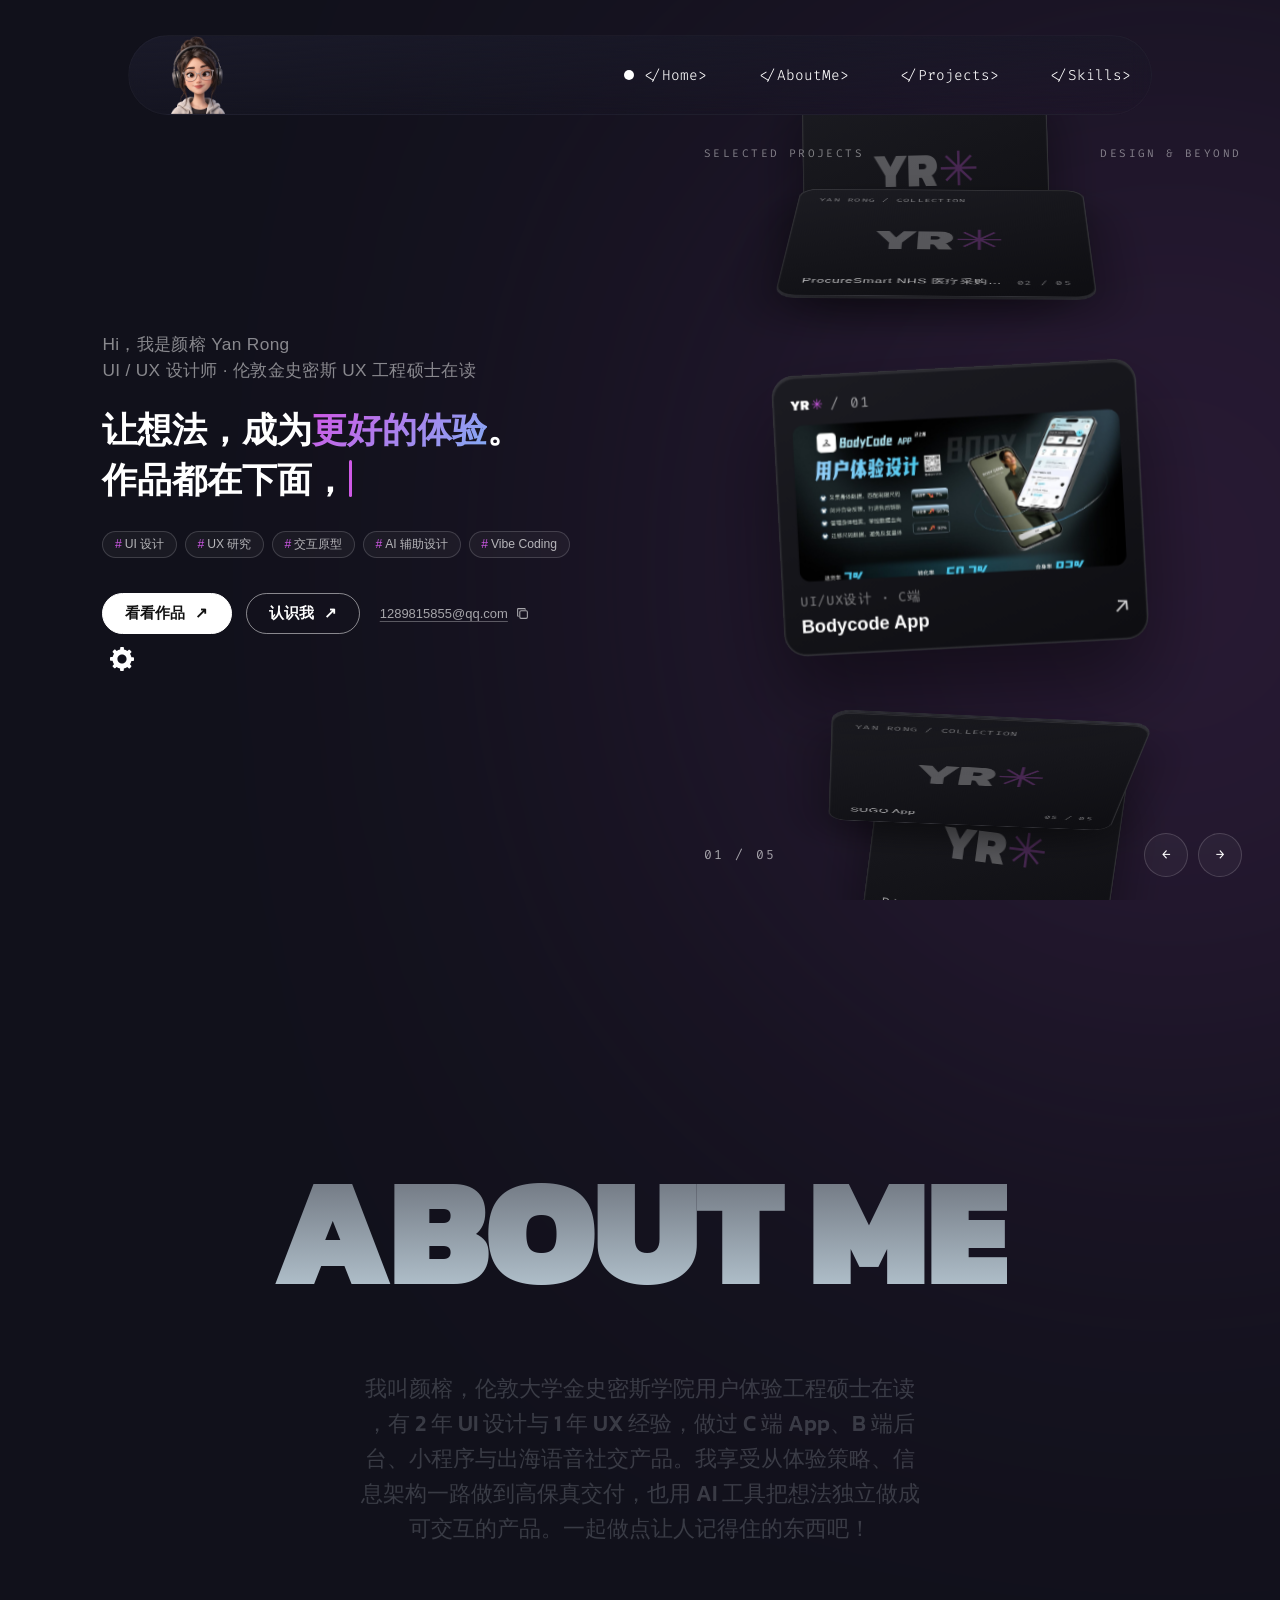
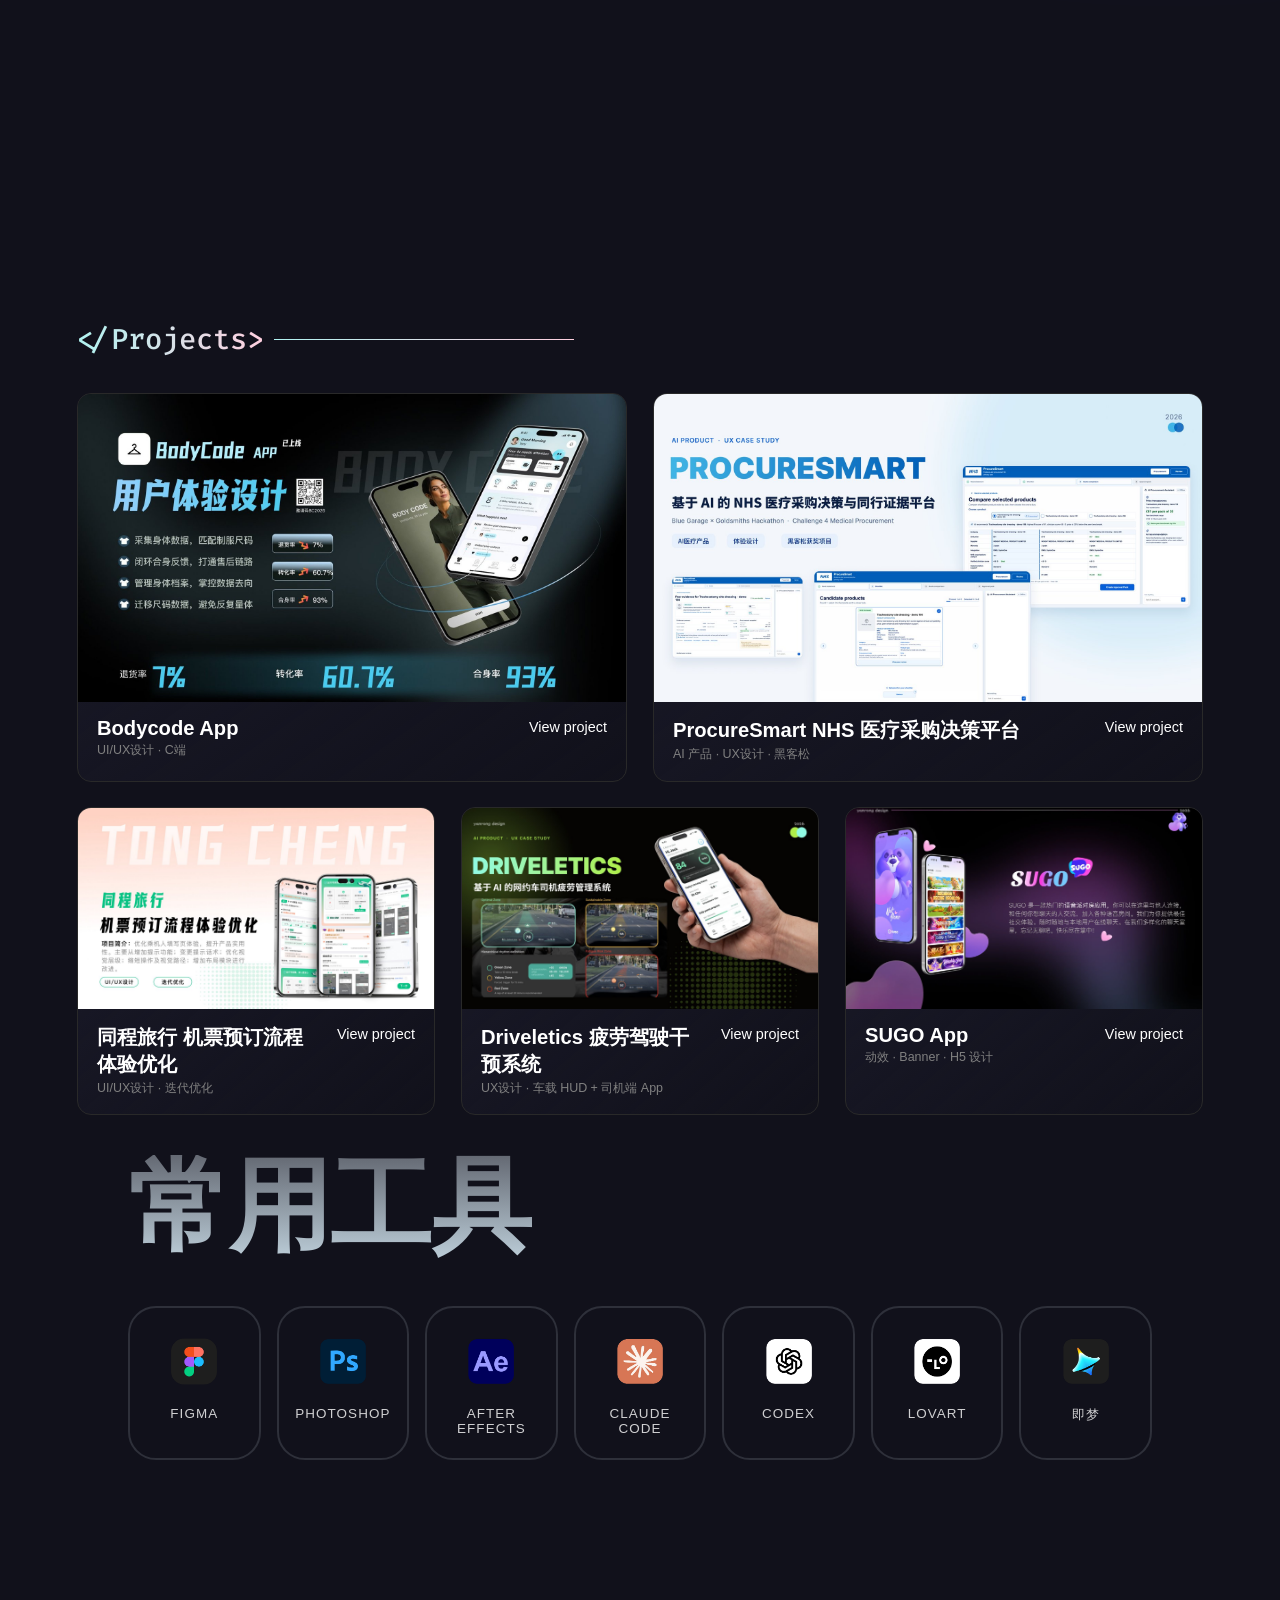
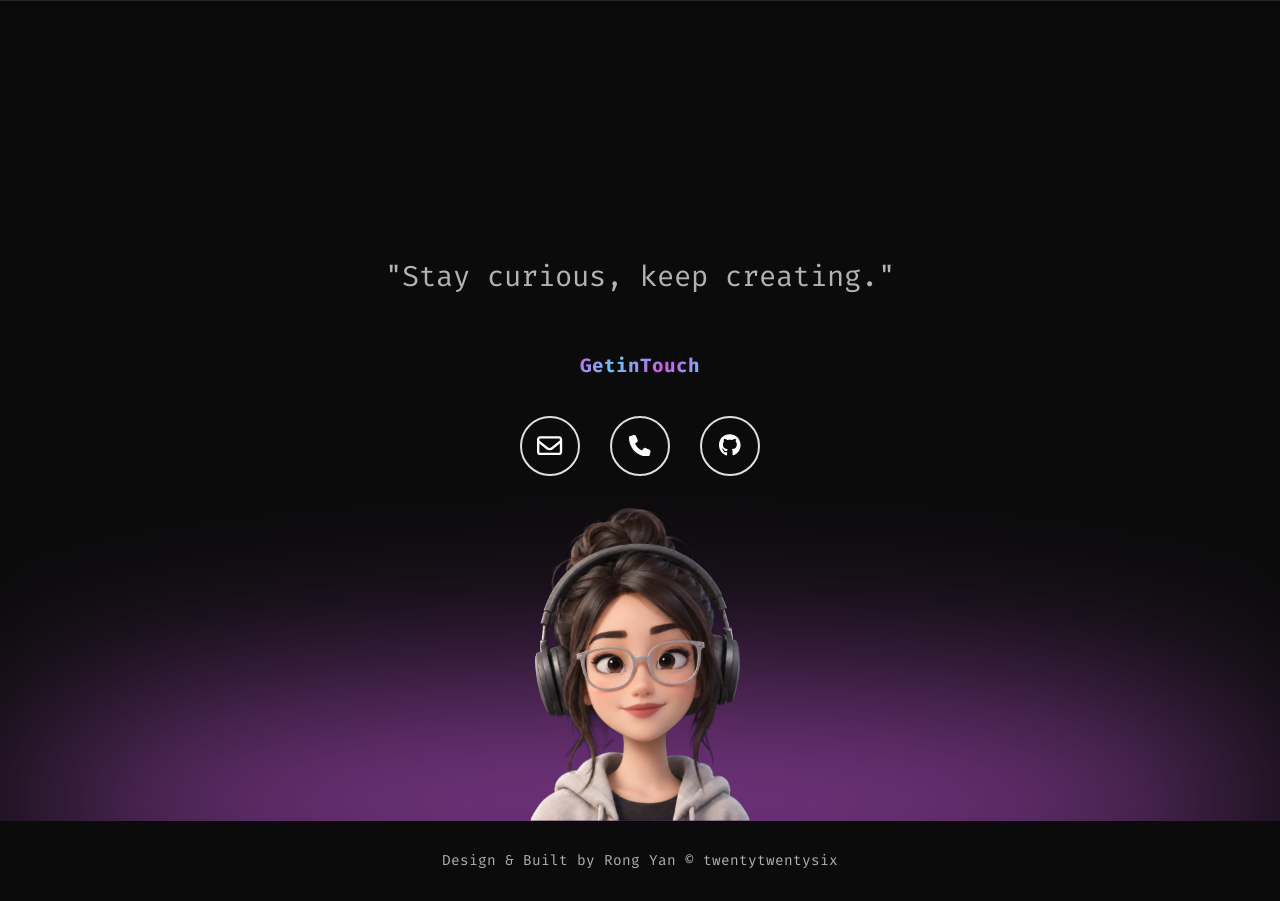
==== commit 1515df25: "Hero cards: a little faster (2.0s hold, 0.8s roll) Co-Authored-By: Claude Opus 5.5 <noreply@anthropi" ====
--- a/index.html
+++ b/index.html
@@ -450,7 +450,7 @@
   <script src="site-extras.js?v=4"></script>
   <script src="footer-avatar.js?v=2"></script>
   <script src="hero-intro.js?v=1"></script>
-  <script src="hero-cards.js?v=6"></script>
+  <script src="hero-cards.js?v=7"></script>
   <script src="about-reveal.js?v=1"></script>
 </body>
 
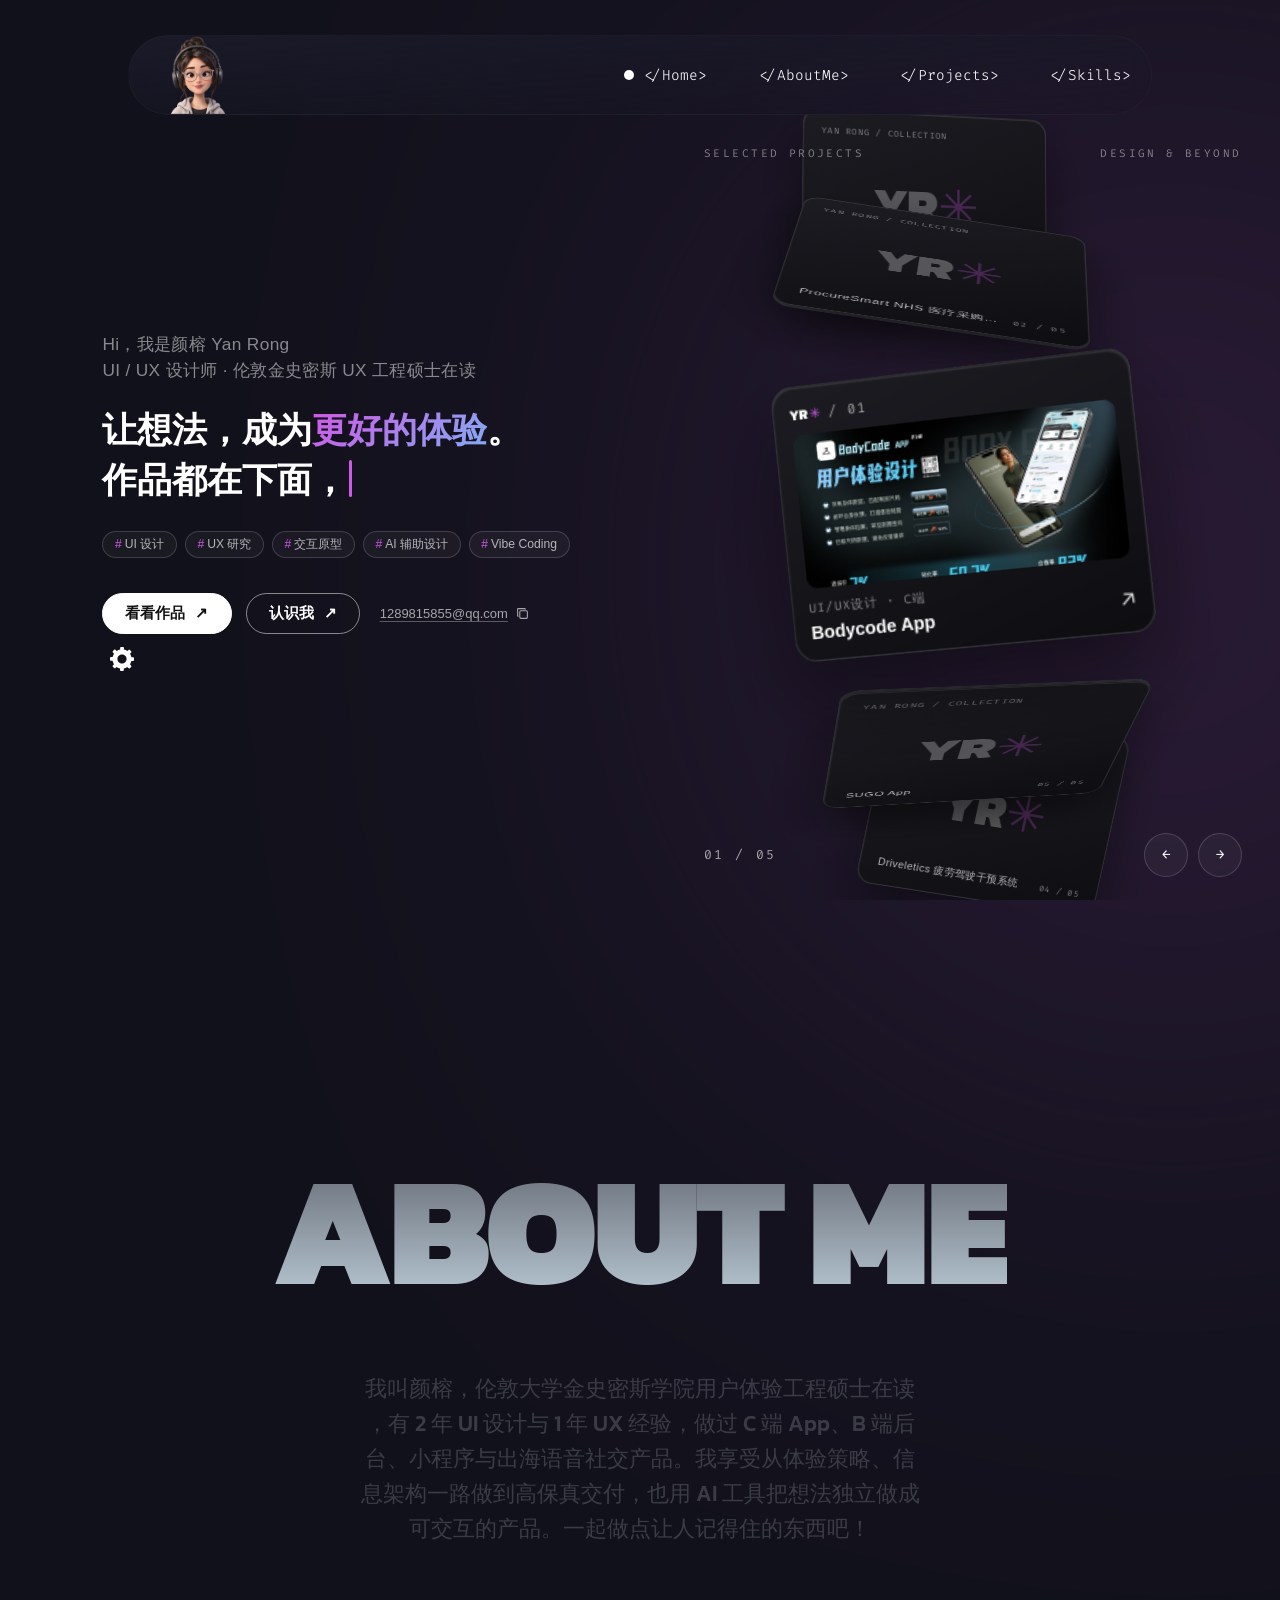
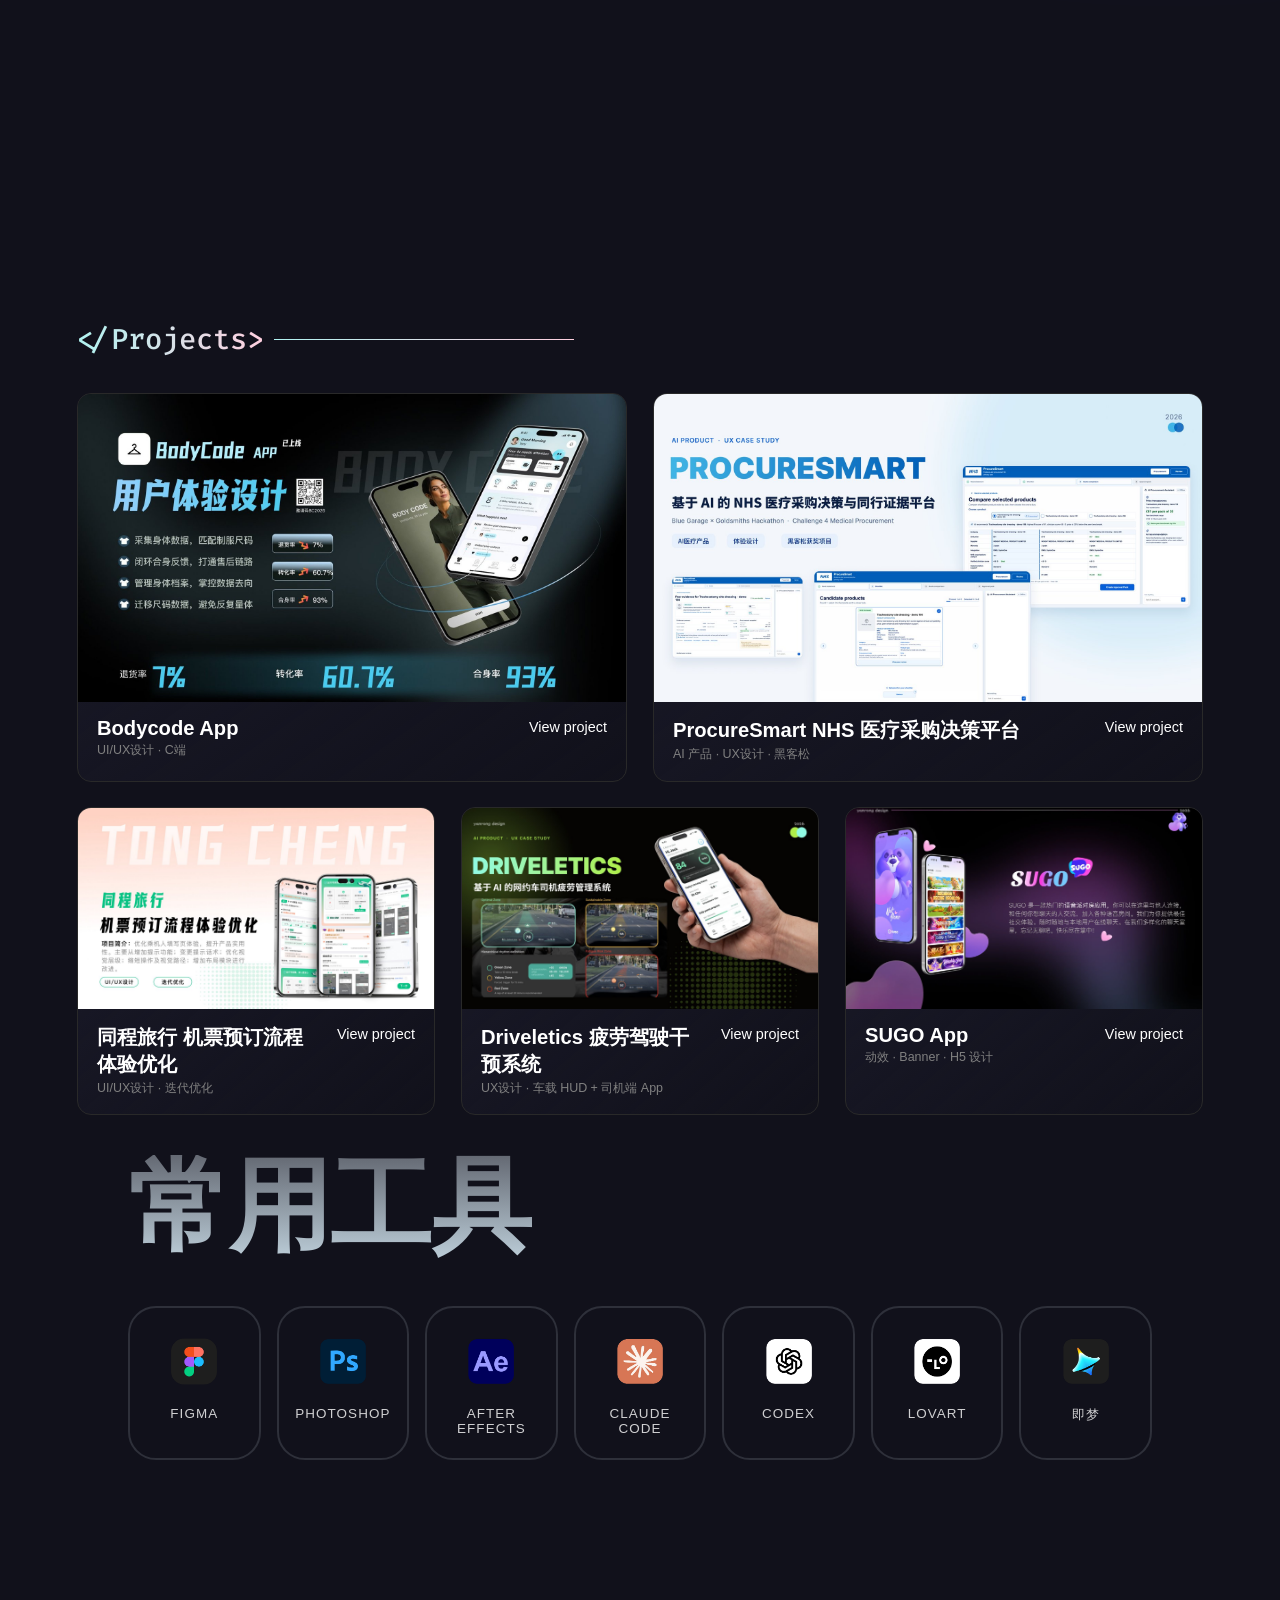
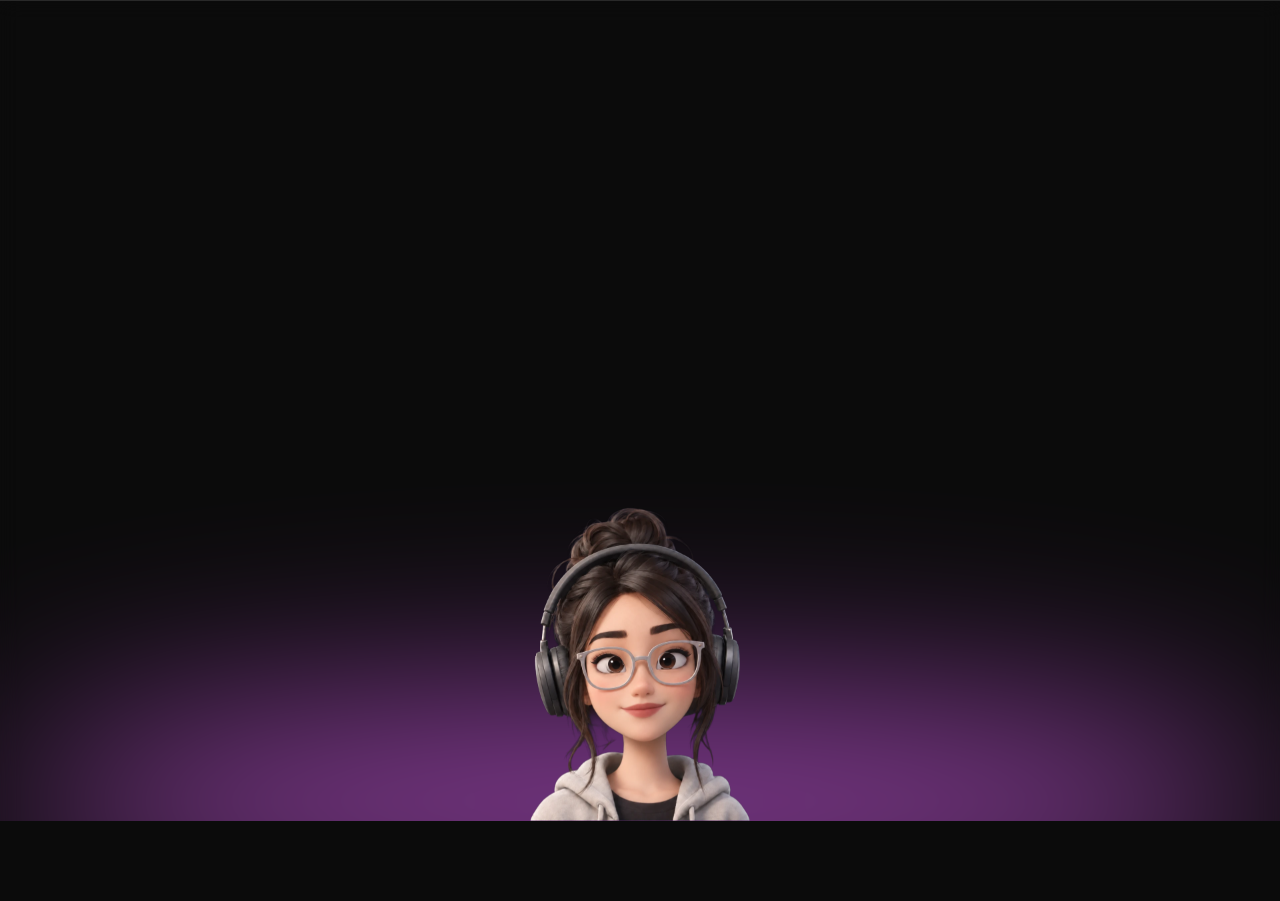
==== commit cdf3e402: "Hero cards: more tilt (3D slant + stronger twist), tighter stack Co-Authored-By: Claude Opus 5.5 <no" ====
--- a/index.html
+++ b/index.html
@@ -450,7 +450,7 @@
   <script src="site-extras.js?v=4"></script>
   <script src="footer-avatar.js?v=2"></script>
   <script src="hero-intro.js?v=1"></script>
-  <script src="hero-cards.js?v=7"></script>
+  <script src="hero-cards.js?v=8"></script>
   <script src="about-reveal.js?v=1"></script>
 </body>
 
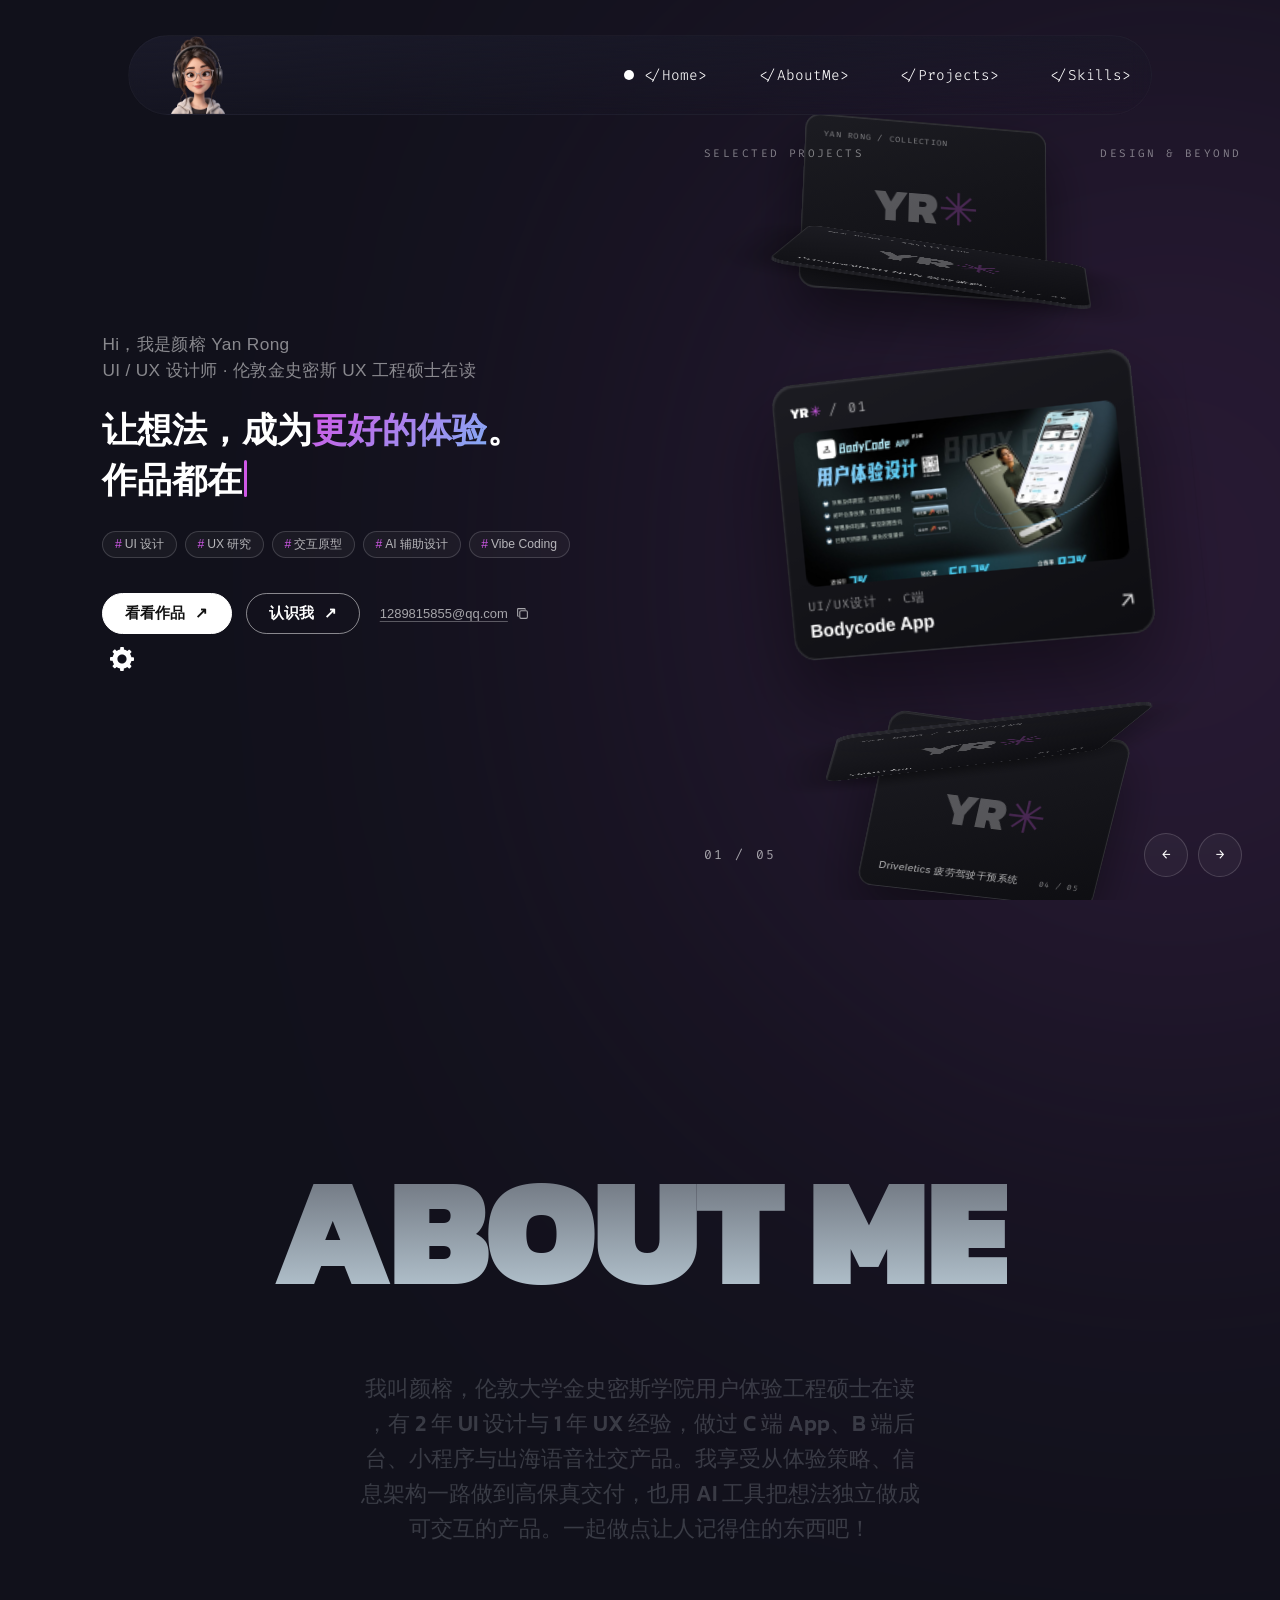
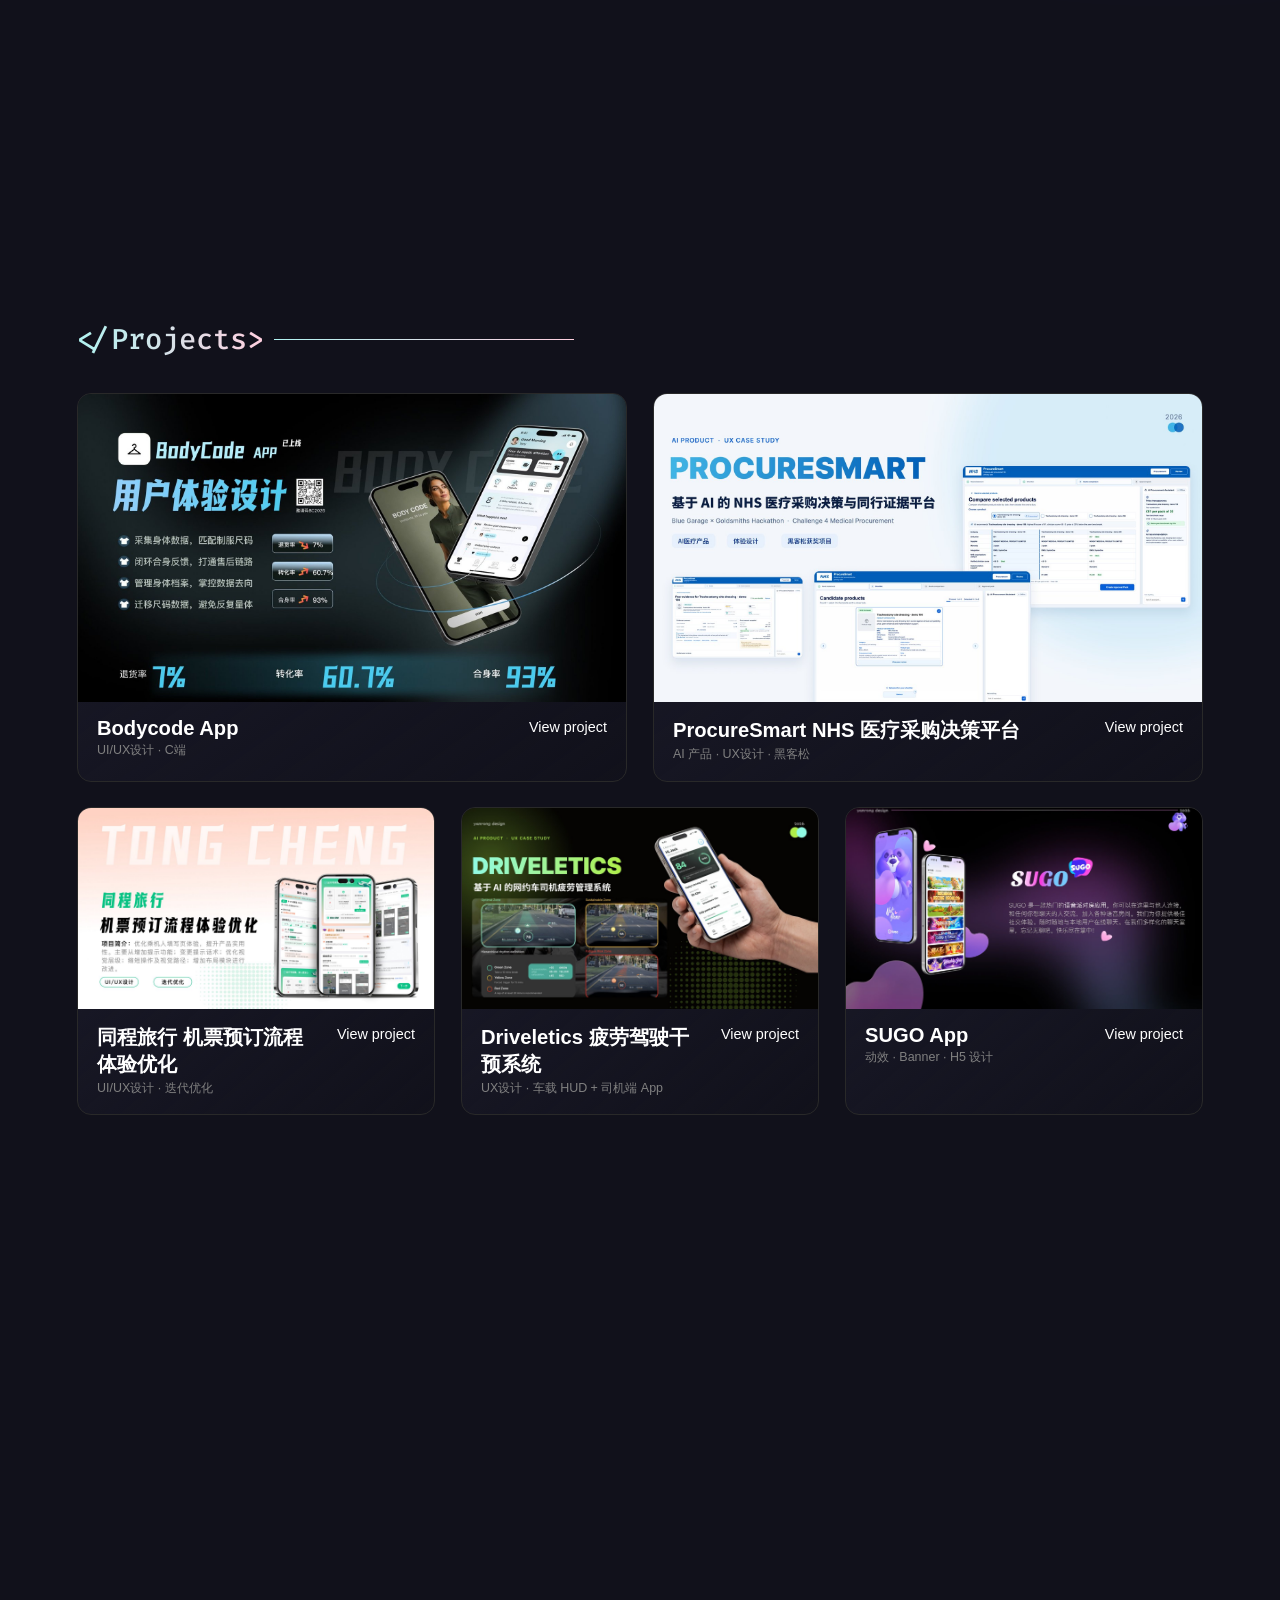
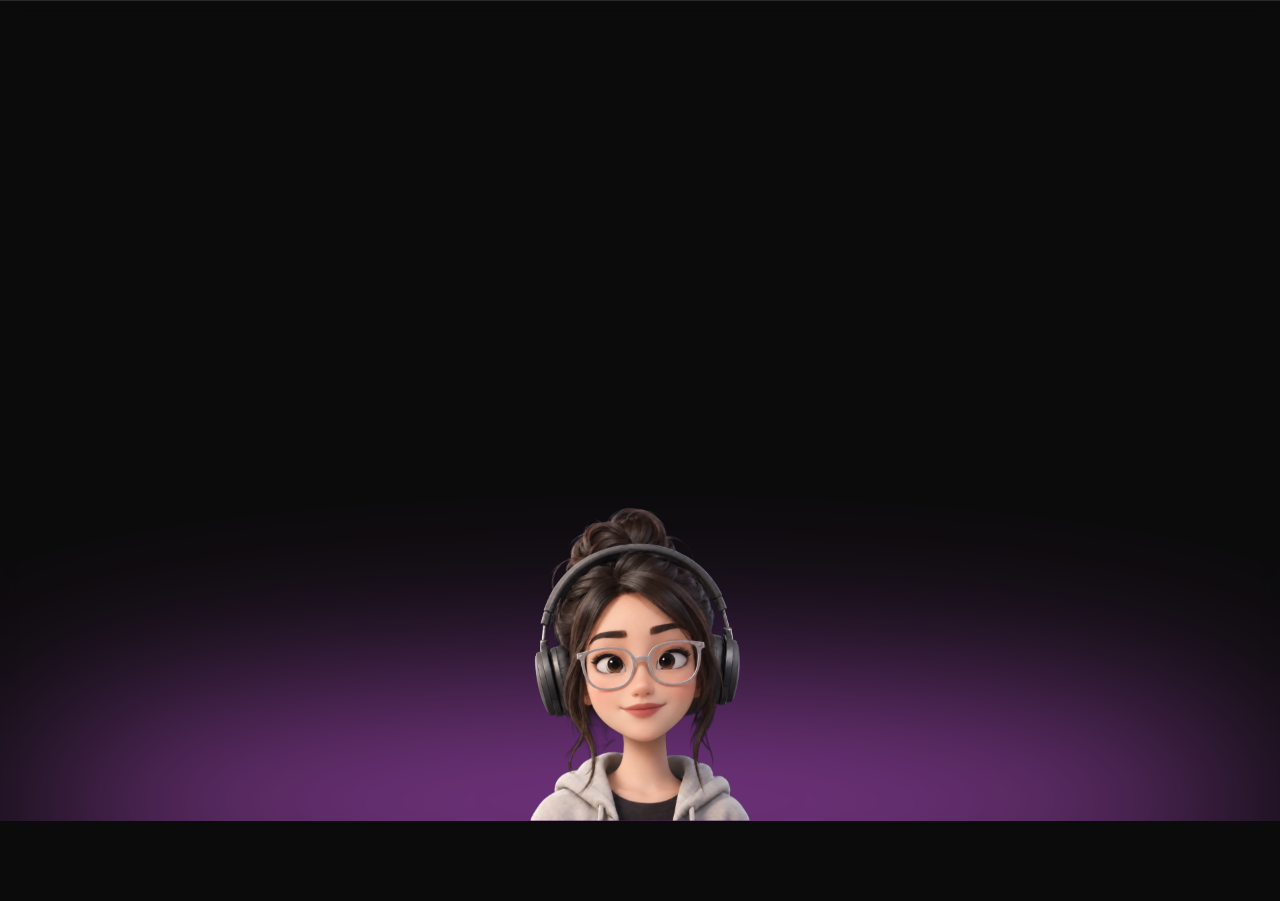
==== commit 28ddd98d: "Hero cards: smoother motion The roll is a damped spring chasing the next card (soft settle instead o" ====
--- a/index.html
+++ b/index.html
@@ -450,7 +450,7 @@
   <script src="site-extras.js?v=4"></script>
   <script src="footer-avatar.js?v=2"></script>
   <script src="hero-intro.js?v=1"></script>
-  <script src="hero-cards.js?v=8"></script>
+  <script src="hero-cards.js?v=9"></script>
   <script src="about-reveal.js?v=1"></script>
 </body>
 
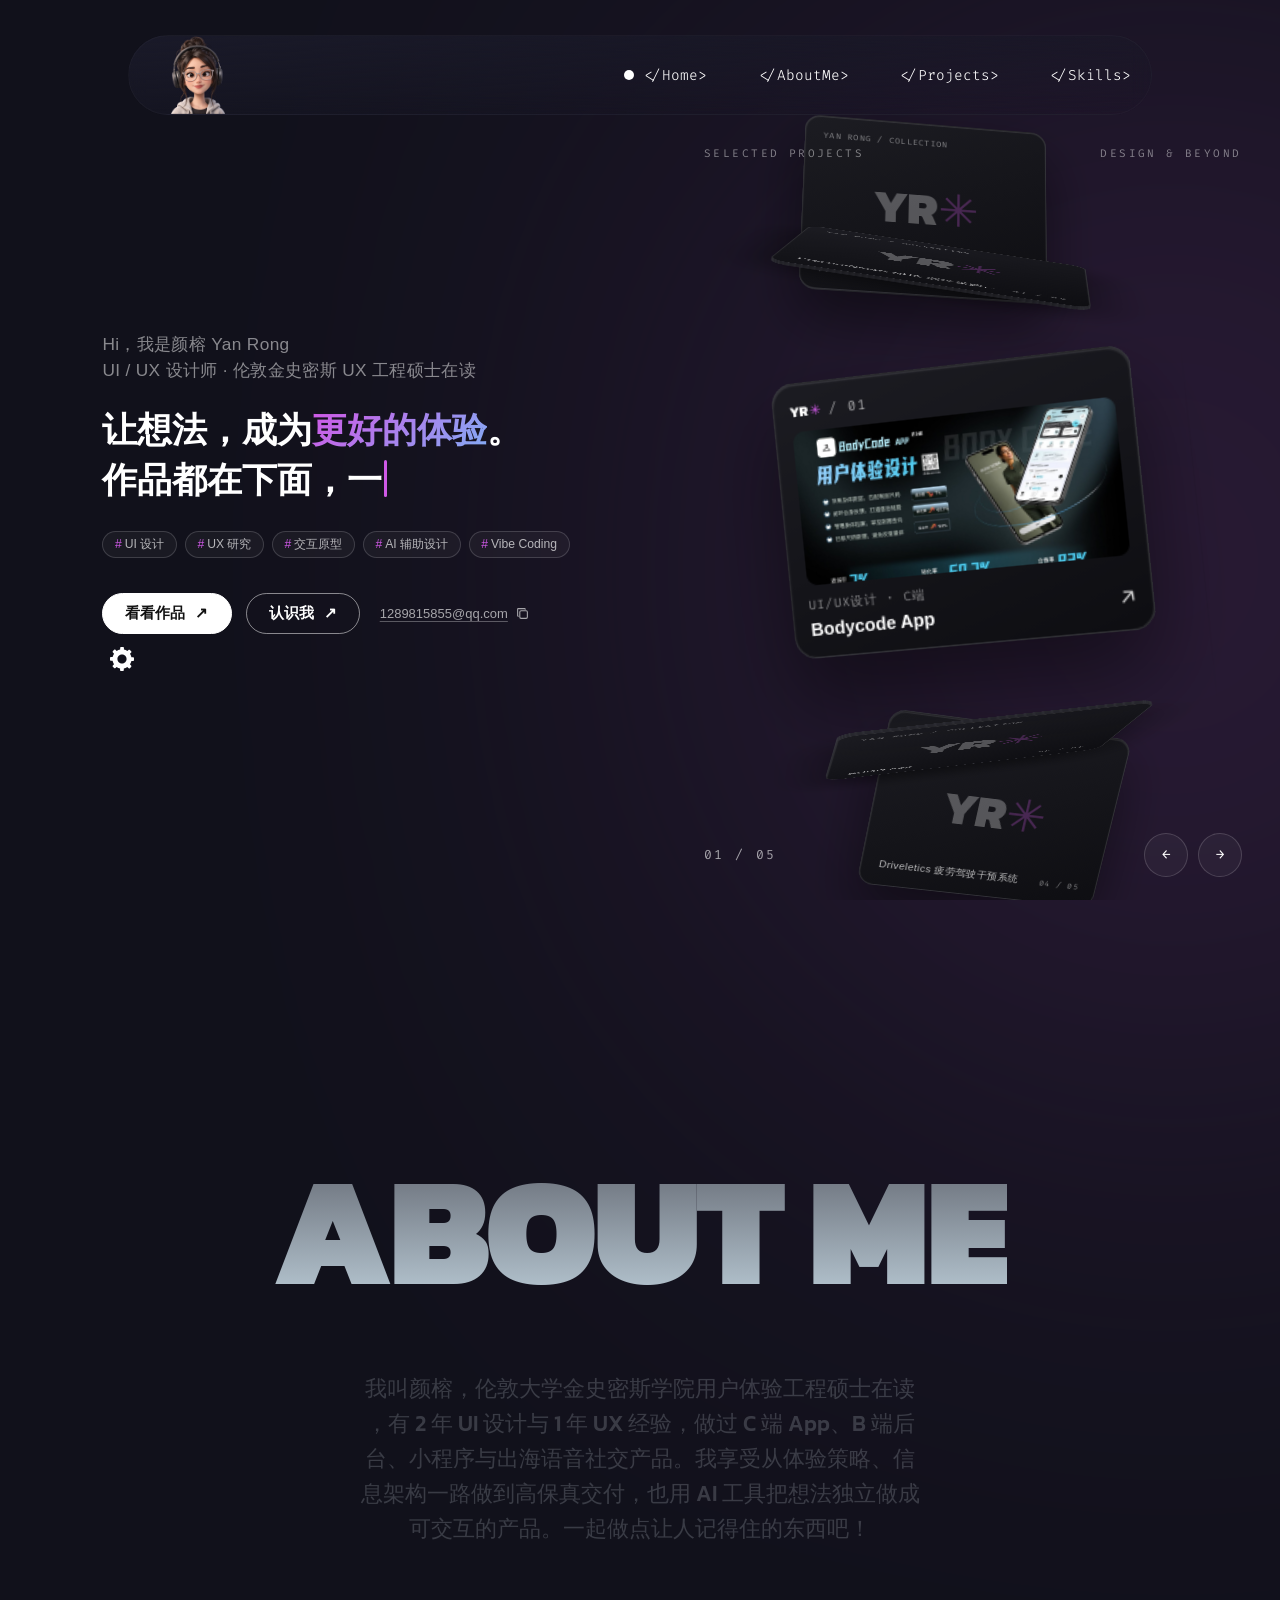
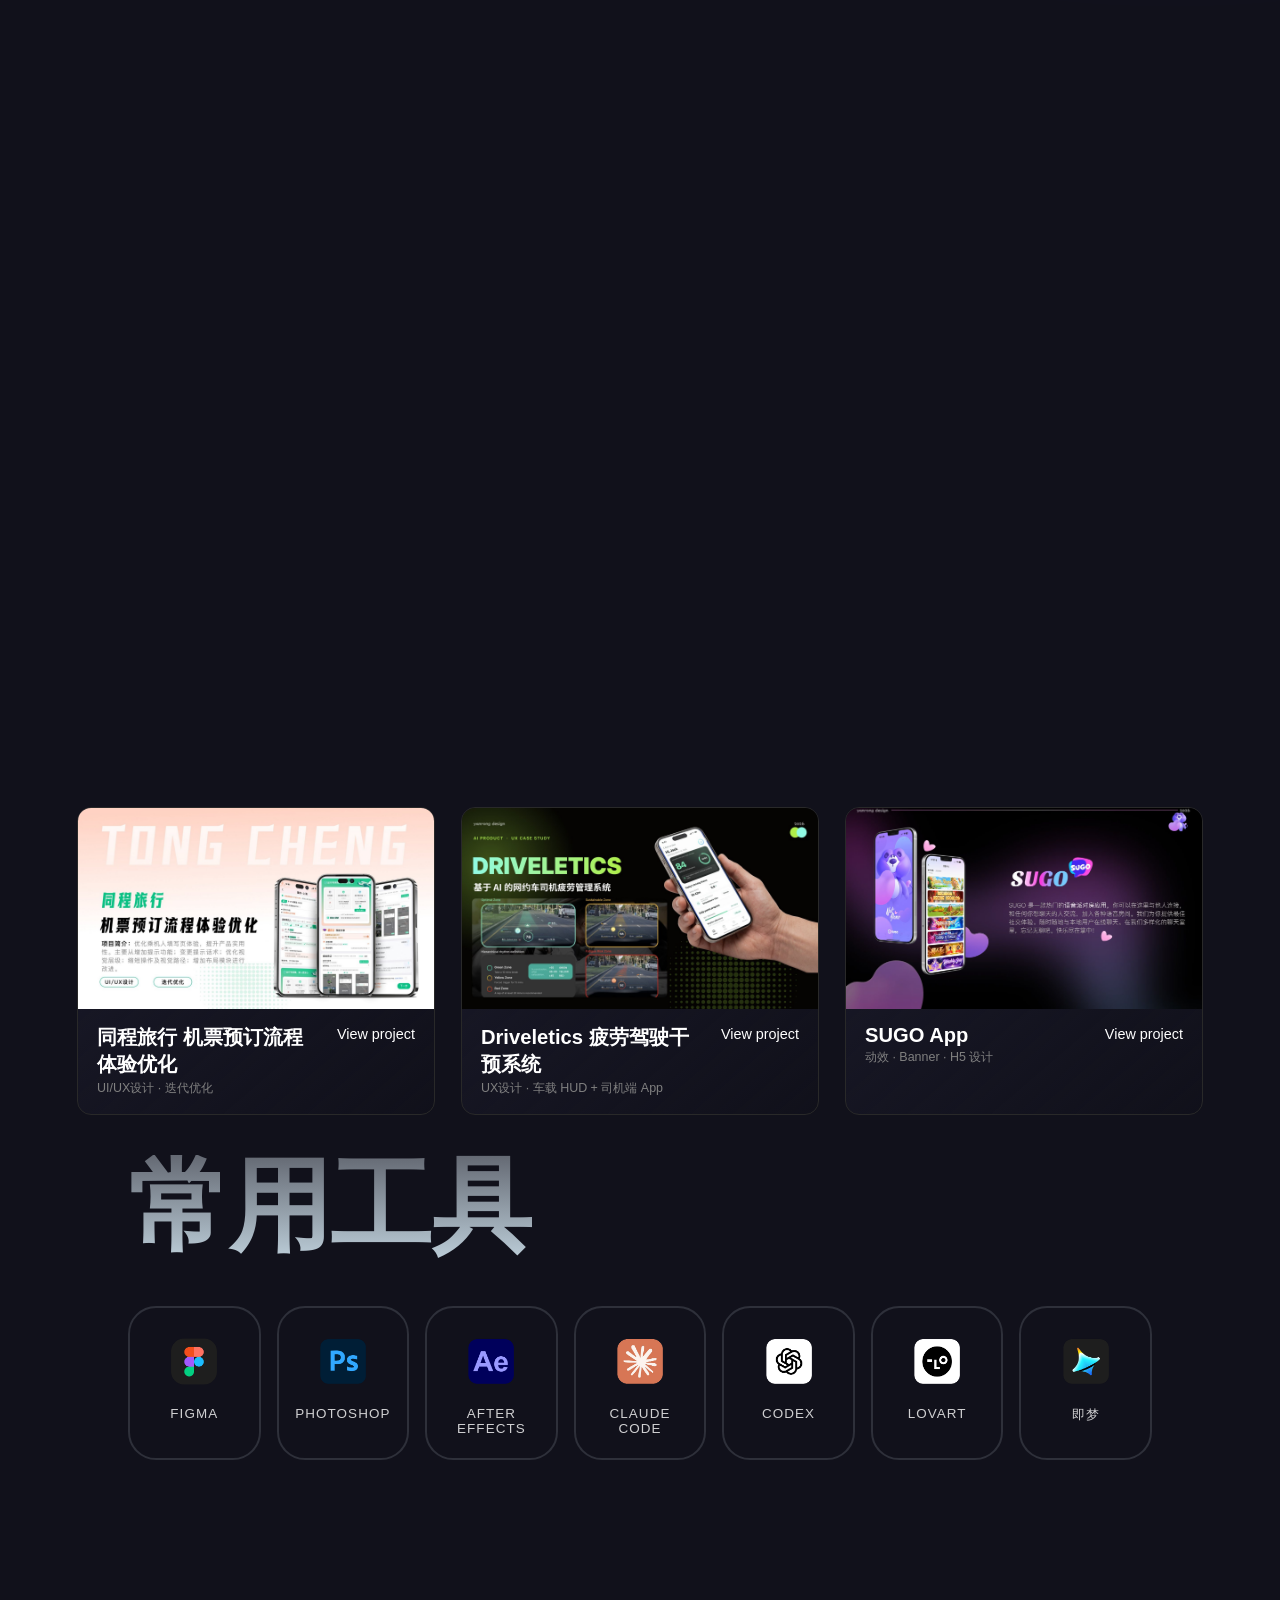
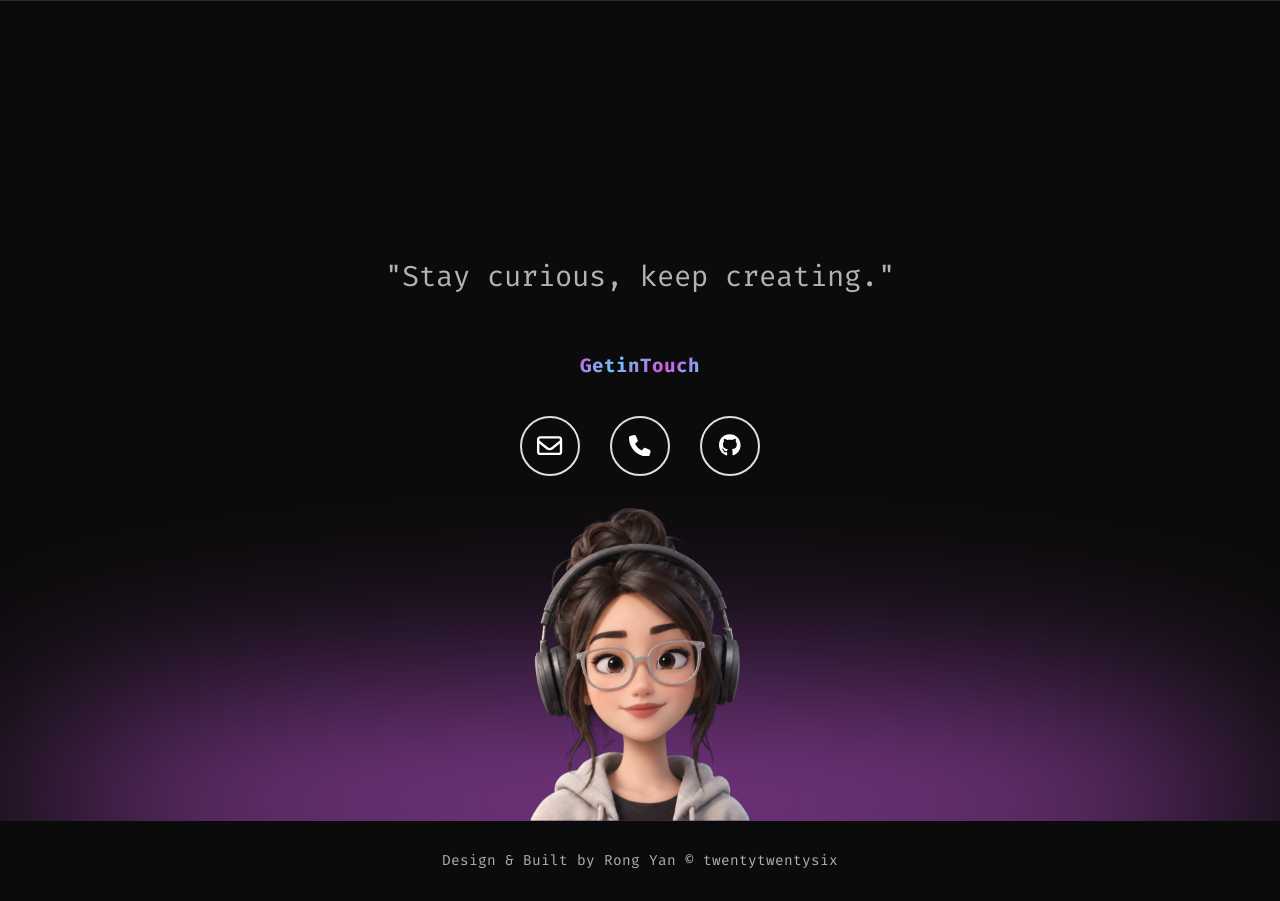
==== commit 8b079a33: "同程: every risk-notice bar on white (slides 01, 10, 16, 17 phone) + cover Same per-pixel unmixing as " ====
--- a/index.html
+++ b/index.html
@@ -257,7 +257,7 @@
         </li>
         <li class="project-card" data-aos="fade-up" data-aos-delay="100">
           <div class="project-card-media">
-            <img src="src/jpg/tongcheng-cover.jpg?v=2" alt="同程旅行 机票预订流程体验优化 封面" loading="lazy" style="view-transition-name: tongcheng-cover" />
+            <img src="src/jpg/tongcheng-cover.jpg?v=3" alt="同程旅行 机票预订流程体验优化 封面" loading="lazy" style="view-transition-name: tongcheng-cover" />
           </div>
           <div class="project-card-body">
             <div class="project-card-head">
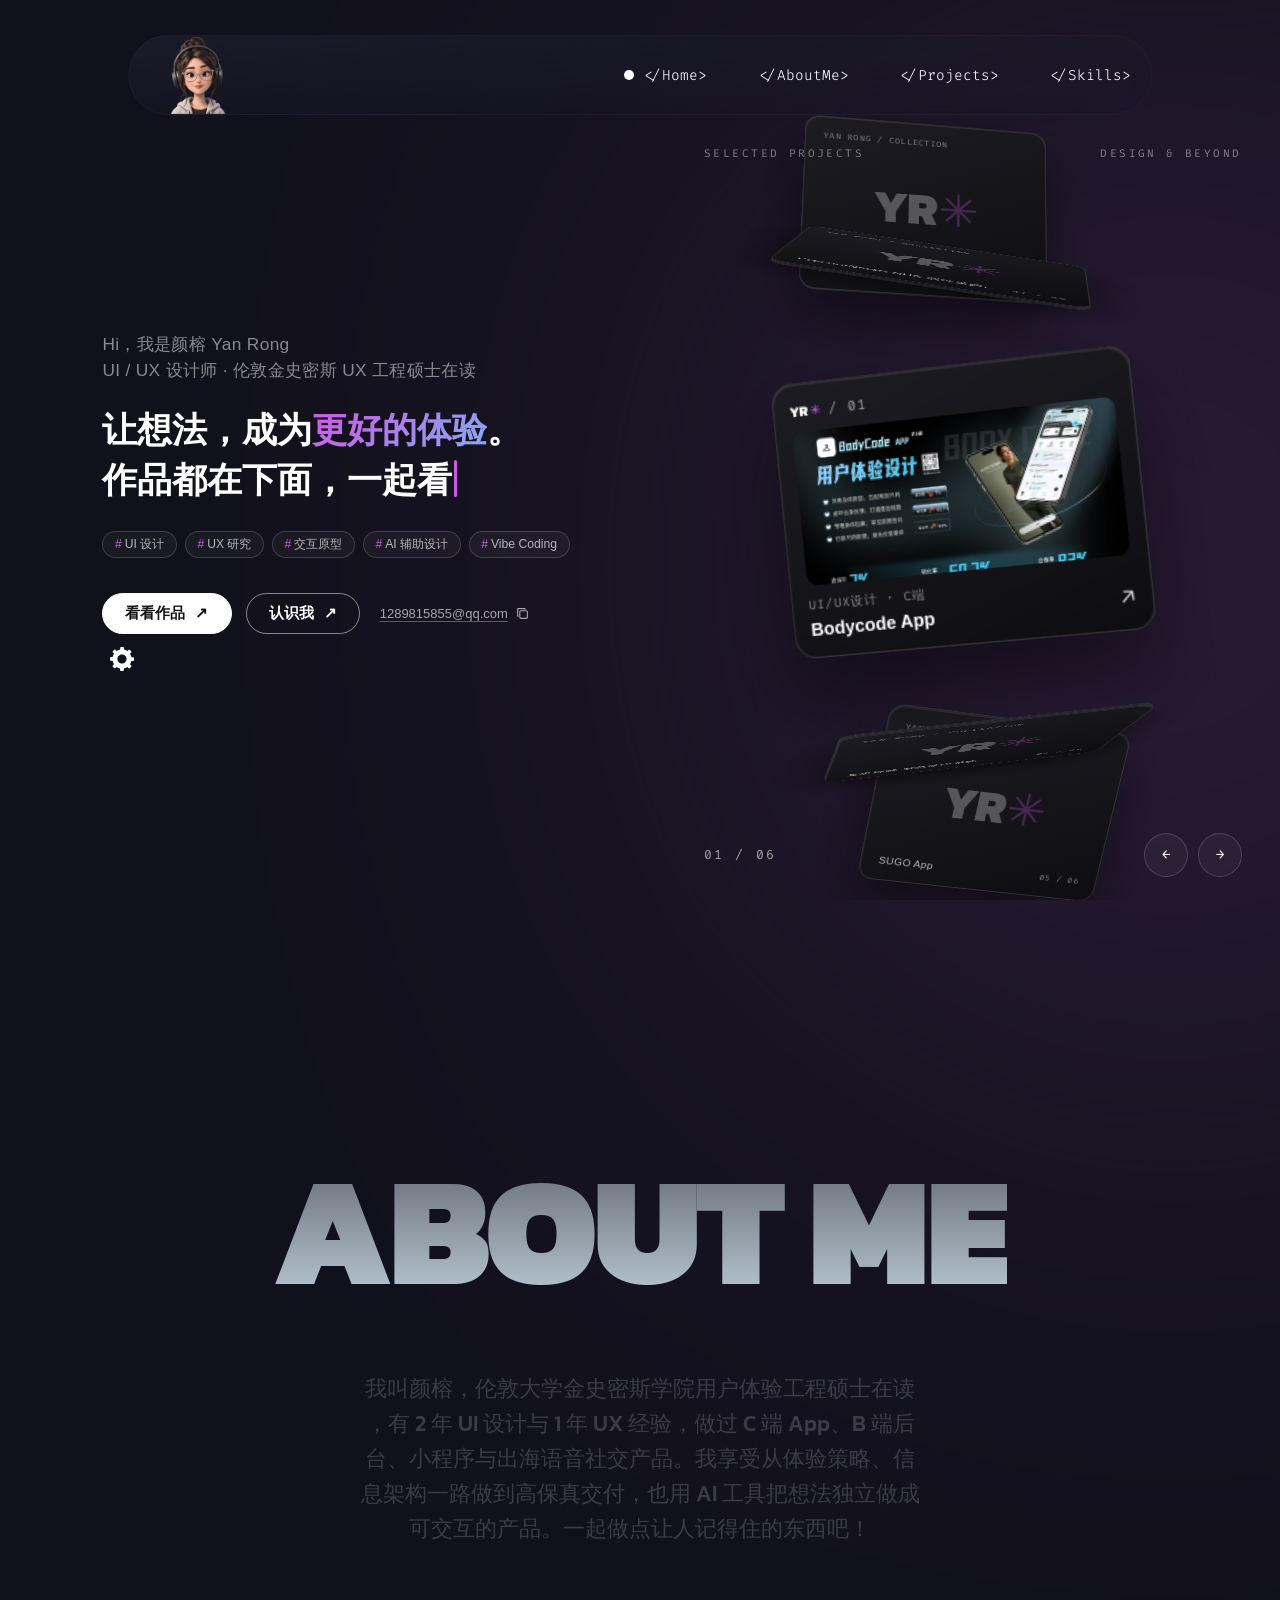
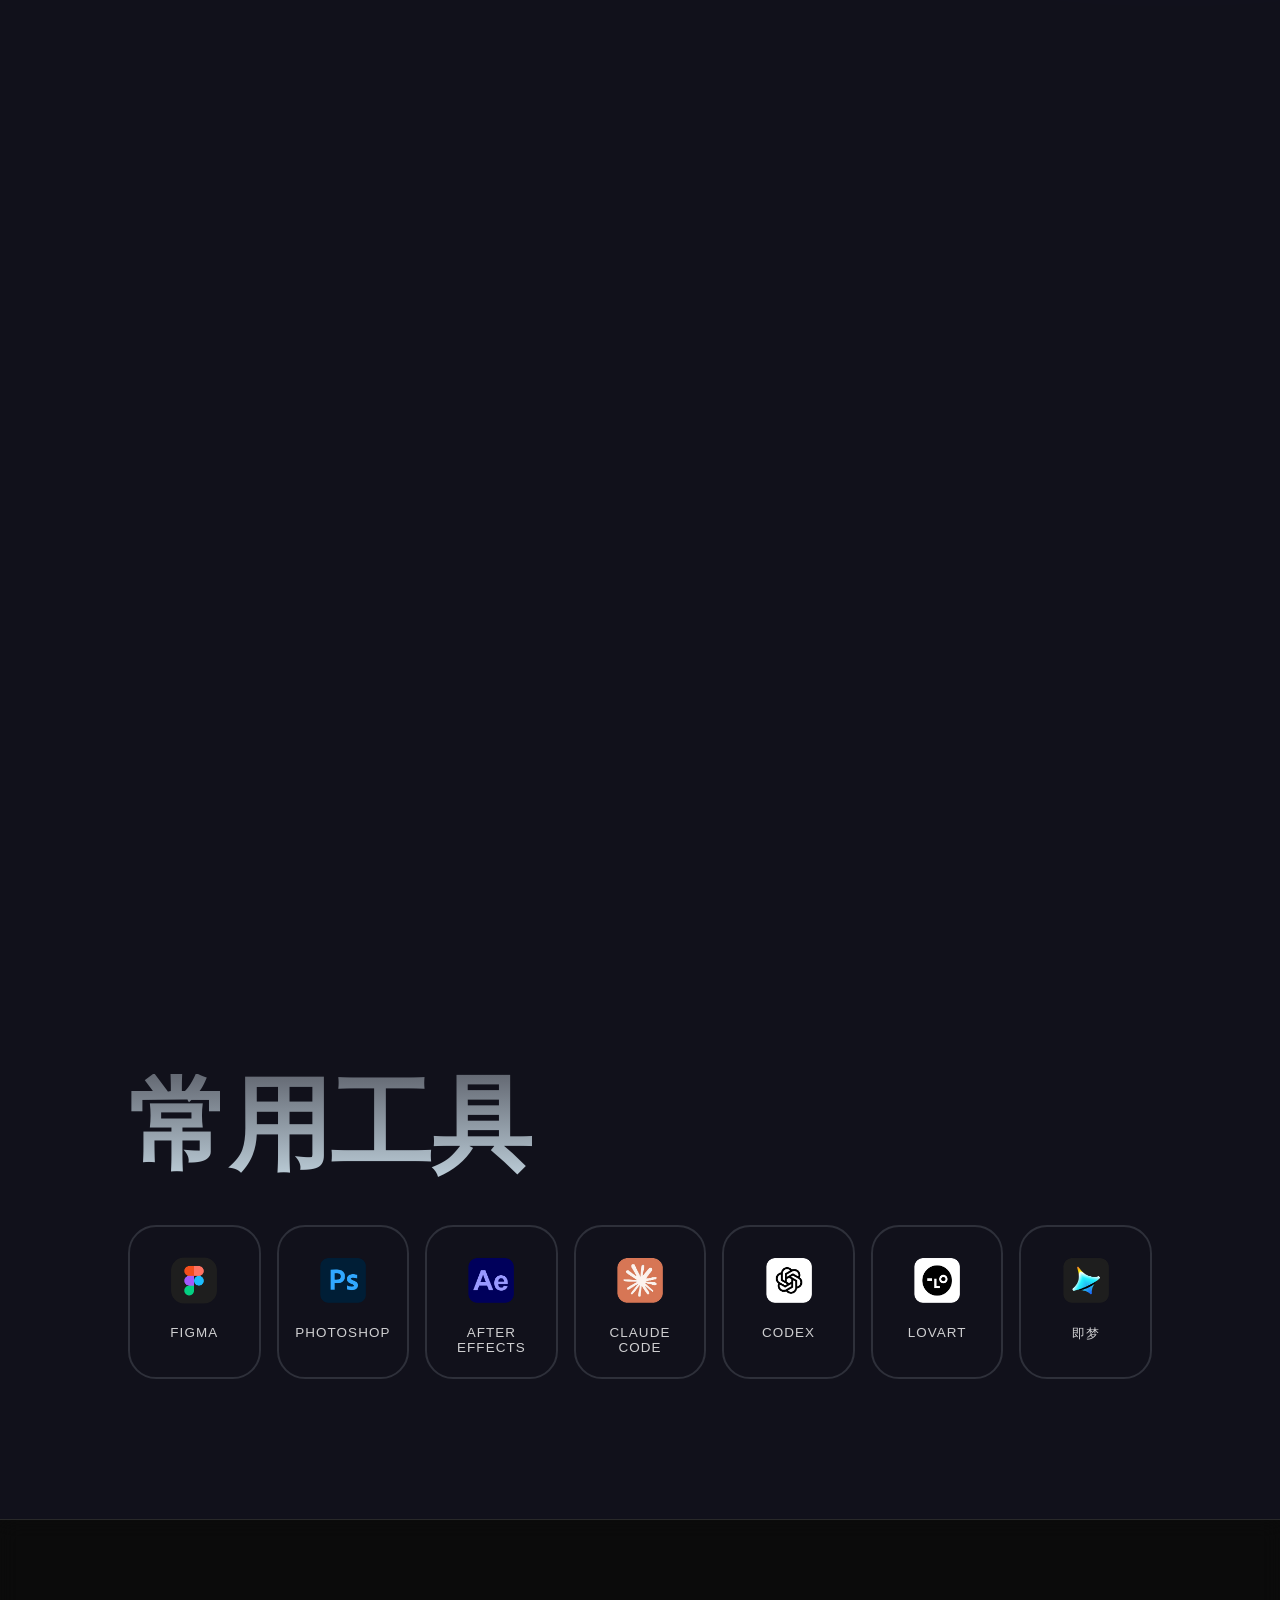
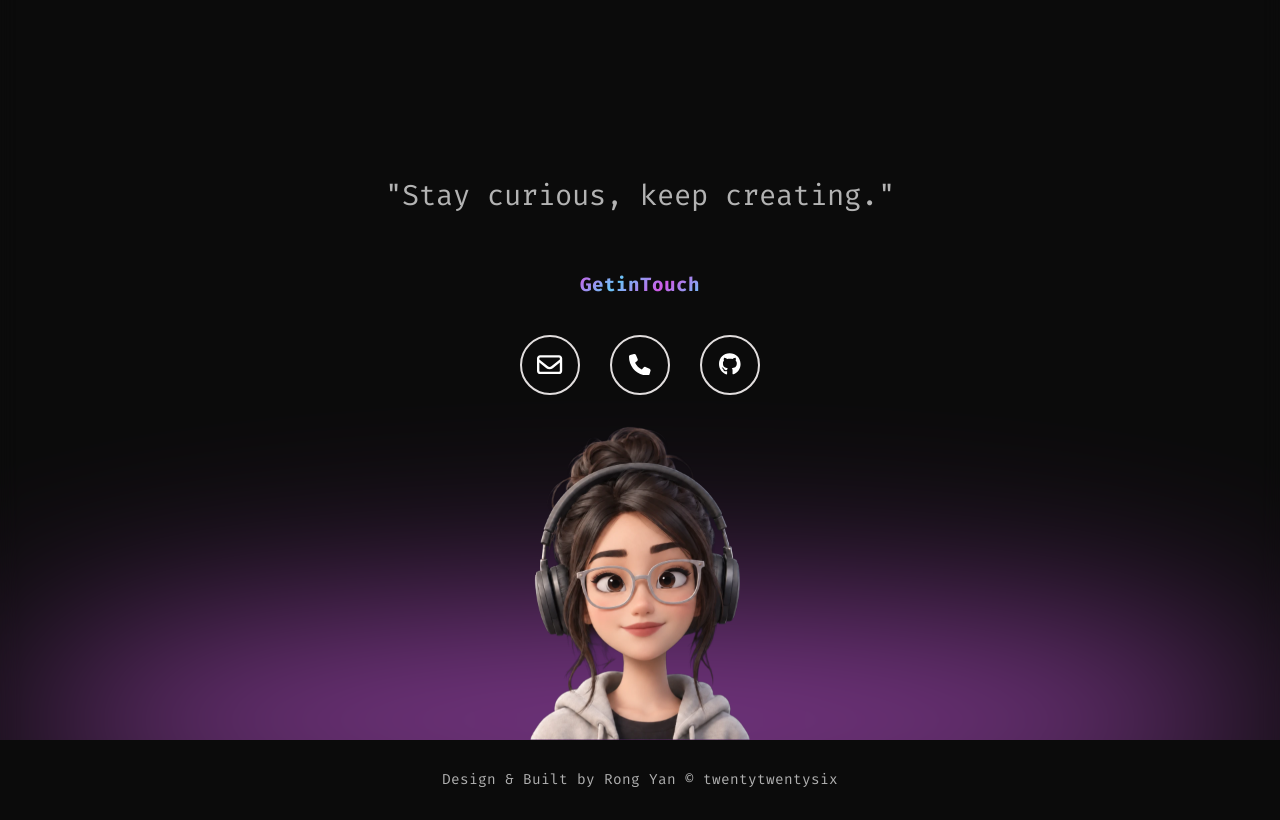
==== commit cf4a73b7: "Add 复星禅城-智慧医疗系统 (B端 multi-role hospital management platform) - project-fosun.html: 21 slides from ~/" ====
--- a/index.html
+++ b/index.html
@@ -17,7 +17,7 @@
   <!-- aos cdn -->
   <link rel="stylesheet" href="https://unpkg.com/aos@next/dist/aos.css" />
   <!-- stylesheet -->
-  <link rel="stylesheet" href="style.css?v=64" />
+  <link rel="stylesheet" href="style.css?v=66" />
   <link rel="prefetch" href="src/projects/driveletics/pages/01.jpg?v=4" as="image" />
   <link rel="prefetch" href="src/projects/tongcheng/01.jpg?v=1" as="image" />
   <link rel="prefetch" href="src/projects/sugo/01.jpg?v=2" as="image" />
@@ -297,6 +297,20 @@
             </div>
           </div>
         </li>
+        <li class="project-card" data-aos="fade-up" data-aos-delay="200">
+          <div class="project-card-media">
+            <img src="src/jpg/fosun-cover.jpg?v=1" alt="复星禅城-智慧医疗系统 封面" loading="lazy" style="view-transition-name: fosun-cover" />
+          </div>
+          <div class="project-card-body">
+            <div class="project-card-head">
+              <div>
+                <h3 class="project-card-title">复星禅城-智慧医疗系统</h3>
+                <p class="project-card-meta">B端设计 · 多人协同管理平台</p>
+              </div>
+              <a href="project-fosun.html" class="project-card-link" aria-label="查看 复星禅城-智慧医疗系统">View project</a>
+            </div>
+          </div>
+        </li>
         <!-- Muse AI: hidden for now (page project-muse.html kept)
         <li class="project-card" data-aos="fade-up" data-aos-delay="0">
           <div class="project-card-media">
--- a/style.css
+++ b/style.css
@@ -2347,7 +2347,6 @@
 .projects-grid {
     --projects-gap: clamp(1.6rem, 2vw, 3.2rem);
     display: grid;
-    /* five projects: two large cards on top, three smaller ones below */
     grid-template-columns: repeat(6, minmax(0, 1fr));
     gap: var(--projects-gap);
     margin-top: 3.6rem;
@@ -2355,17 +2354,21 @@
     list-style: none
 }
 
+/* six projects: equal cards, three per row */
 .projects-grid > .project-card {
     grid-column: span 2
 }
 
-.projects-grid > .project-card:nth-child(-n+2) {
+/* the link without the car project leaves five: two large cards on top, three below */
+.projects-grid:not(:has(#driveletics-card)) > .project-card:nth-child(-n+2) {
     grid-column: span 3
 }
 
-/* the link without the car project leaves four cards: back to two by two */
-.projects-grid:not(:has(#driveletics-card)) > .project-card {
-    grid-column: span 3
+/* tablets / small laptops: two per row */
+@media screen and (min-width:769px) and (max-width:1100px) {
+    .projects-grid > .project-card {
+        grid-column: span 3
+    }
 }
 
 .project-card {
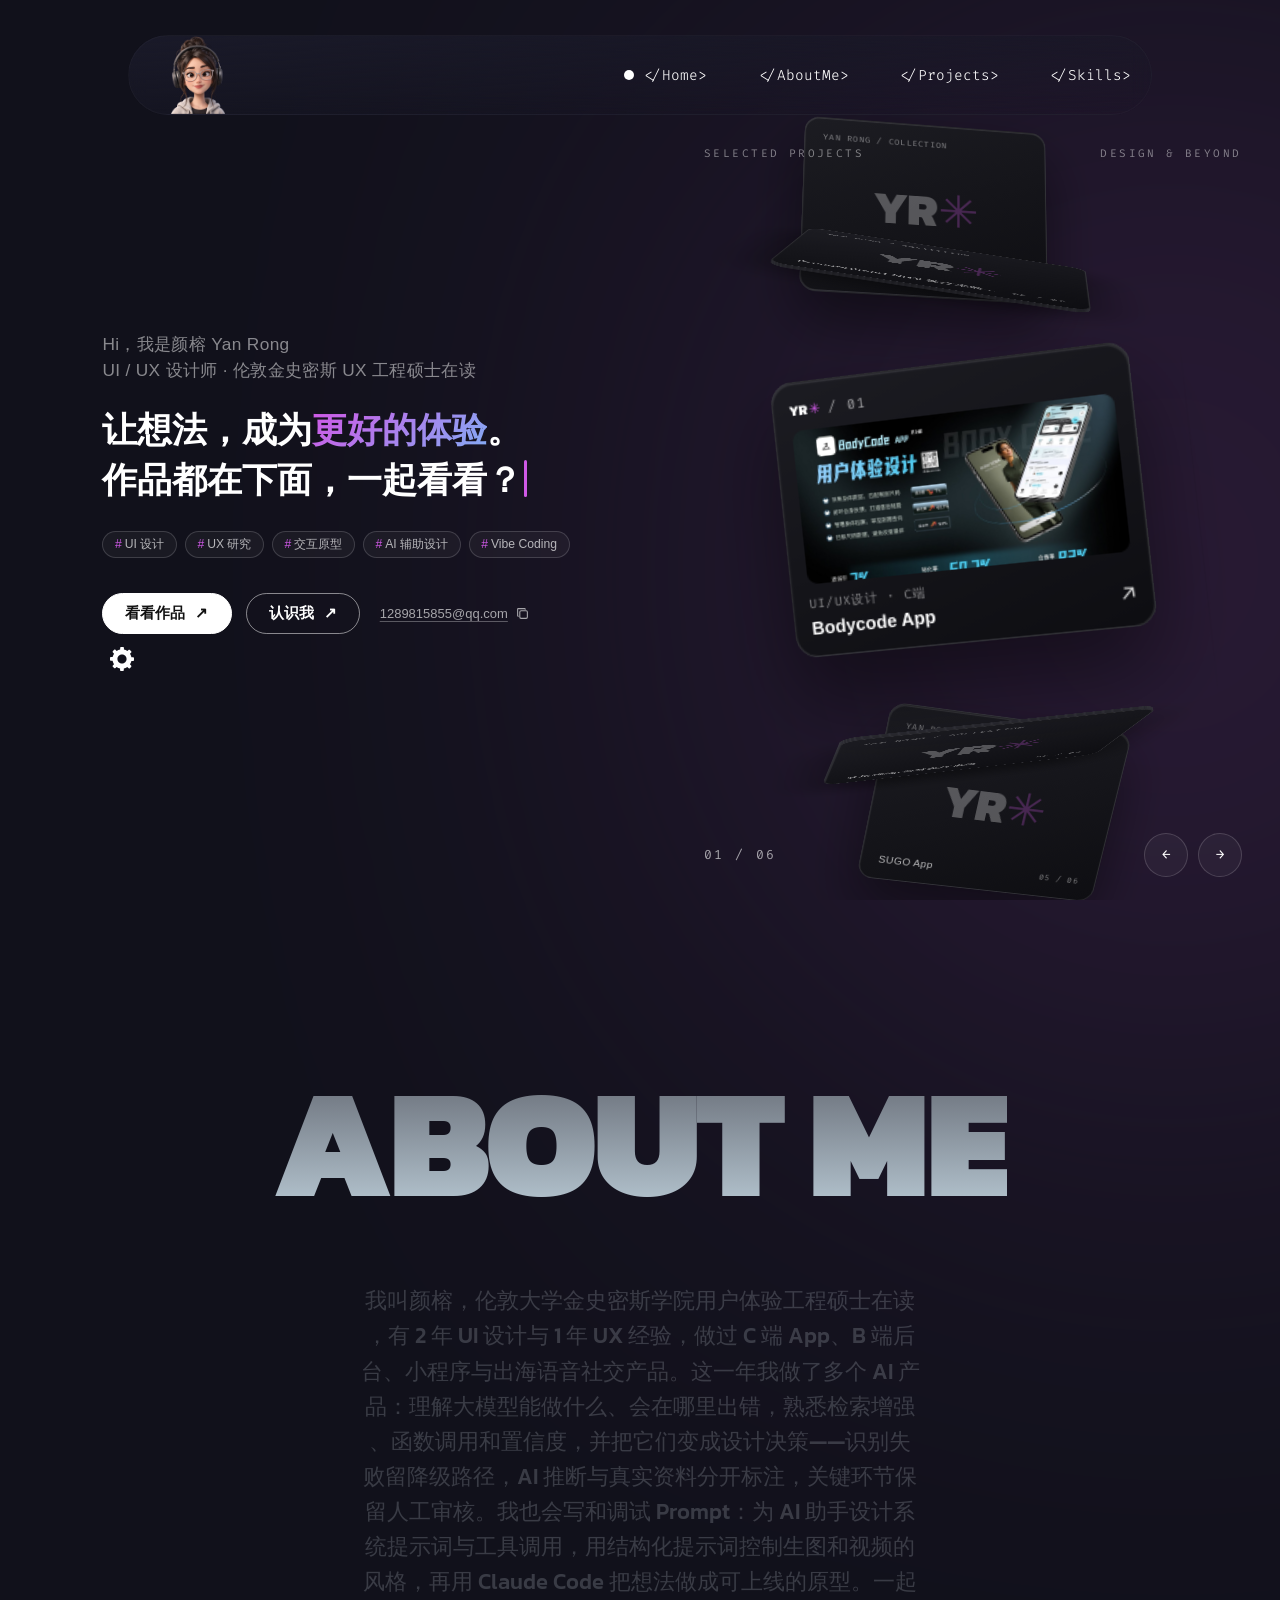
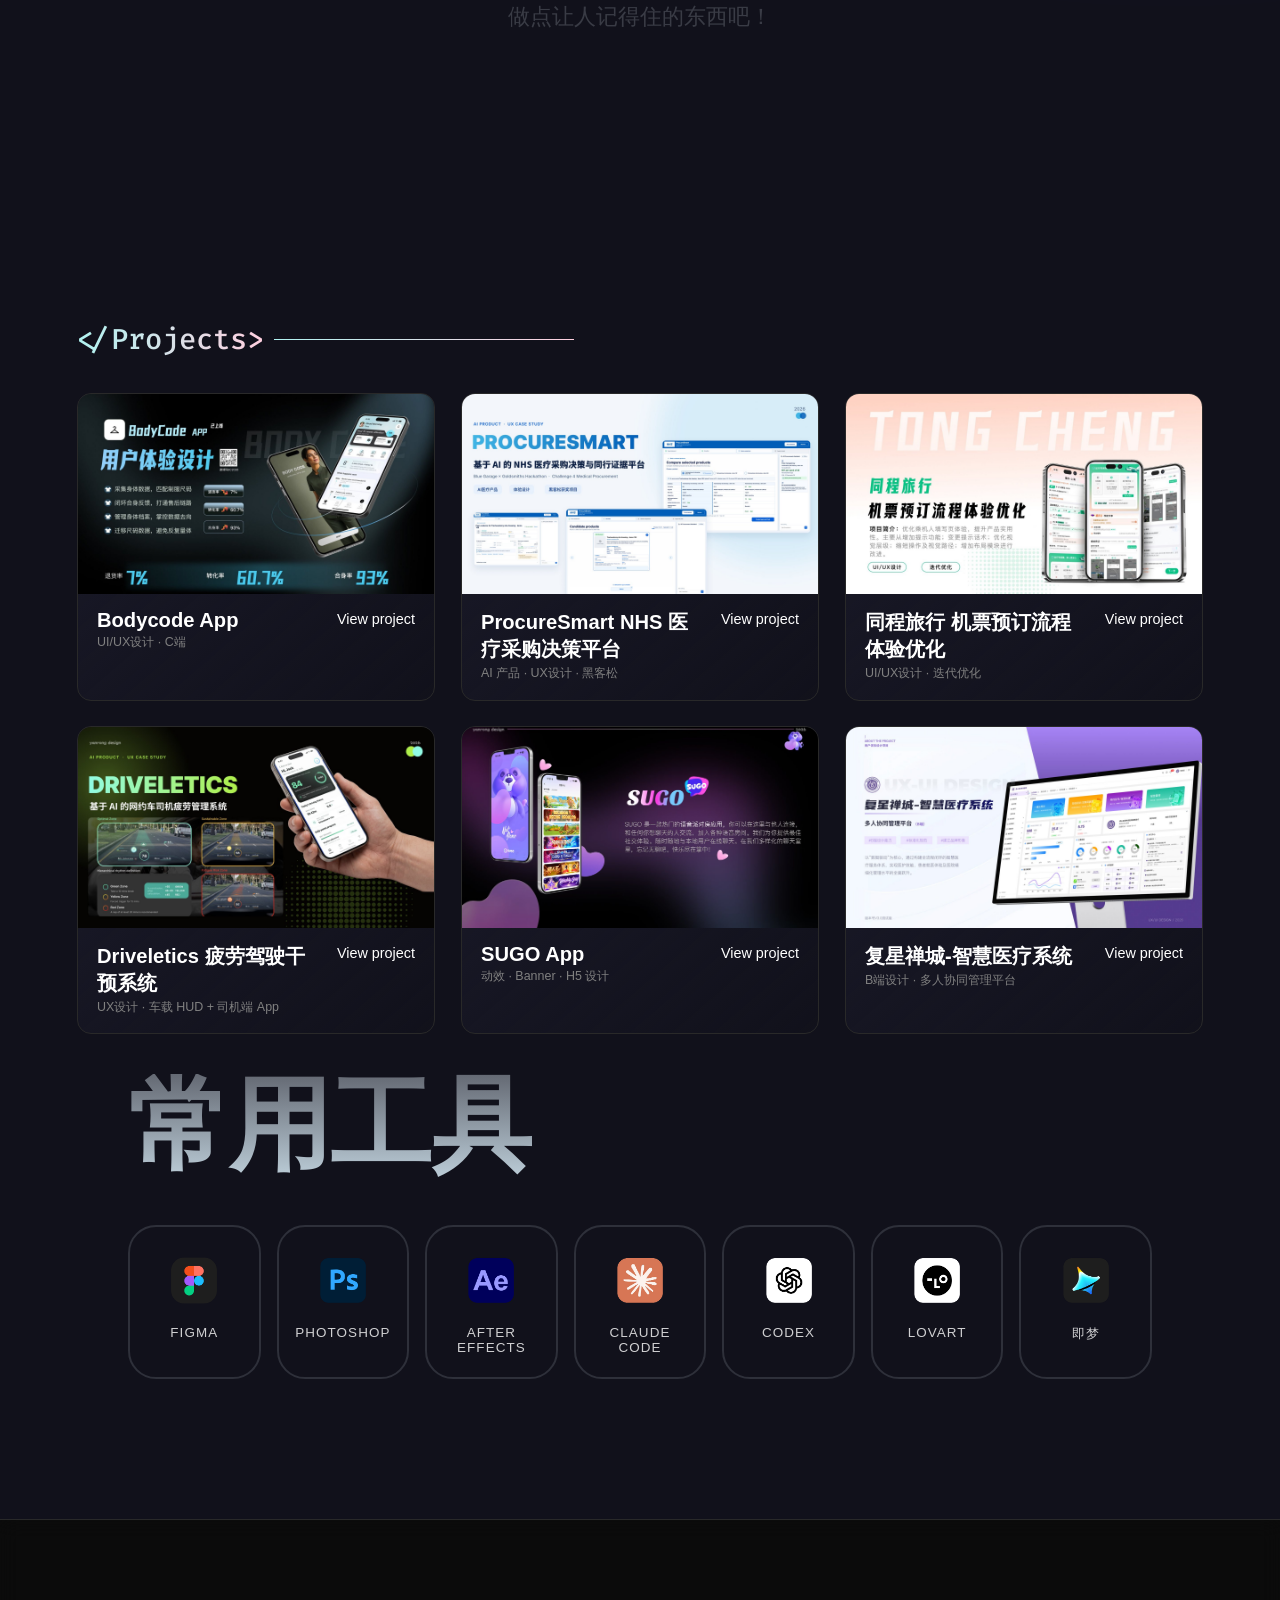
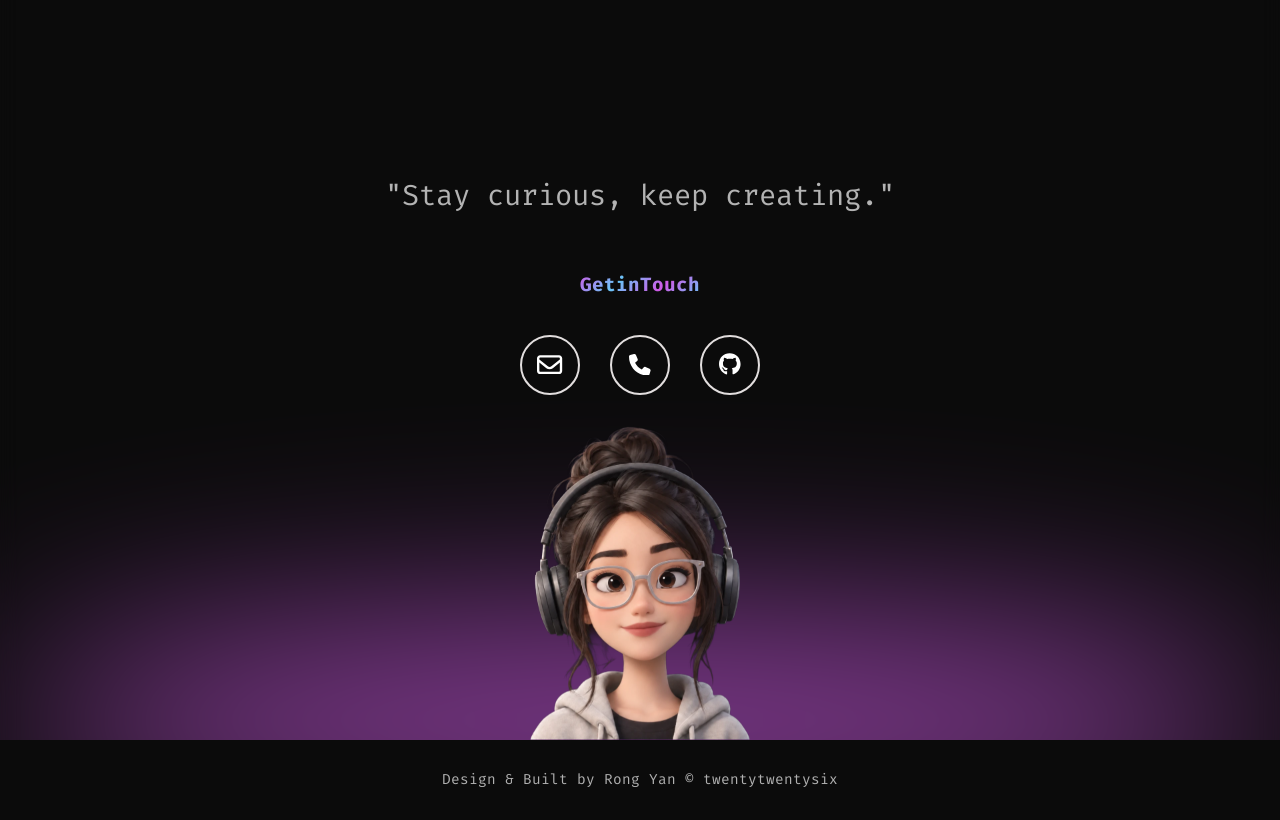
==== commit 96ed89ed: "About: intro foregrounds AI product understanding and prompt skills (for AI PM roles) Co-Authored-By" ====
--- a/index.html
+++ b/index.html
@@ -211,7 +211,7 @@
         <div class="about-v2-group">
           <h2 class="about-v2-heading hero-heading" data-aos="fade-up">About me</h2>
           <!-- about-reveal.js splits this into characters that brighten as it scrolls past -->
-          <p class="about-v2-text" data-reveal>我叫颜榕，伦敦大学金史密斯学院用户体验工程硕士在读，有 2 年 UI 设计与 1 年 UX 经验，做过 C 端 App、B 端后台、小程序与出海语音社交产品。我享受从体验策略、信息架构一路做到高保真交付，也用 AI 工具把想法独立做成可交互的产品。一起做点让人记得住的东西吧！</p>
+          <p class="about-v2-text" data-reveal>我叫颜榕，伦敦大学金史密斯学院用户体验工程硕士在读，有 2 年 UI 设计与 1 年 UX 经验，做过 C 端 App、B 端后台、小程序与出海语音社交产品。这一年我做了多个 AI 产品：理解大模型能做什么、会在哪里出错，熟悉检索增强、函数调用和置信度，并把它们变成设计决策——识别失败留降级路径，AI 推断与真实资料分开标注，关键环节保留人工审核。我也会写和调试 Prompt：为 AI 助手设计系统提示词与工具调用，用结构化提示词控制生图和视频的风格，再用 Claude Code 把想法做成可上线的原型。一起做点让人记得住的东西吧！</p>
         </div>
       </div>
     </section>
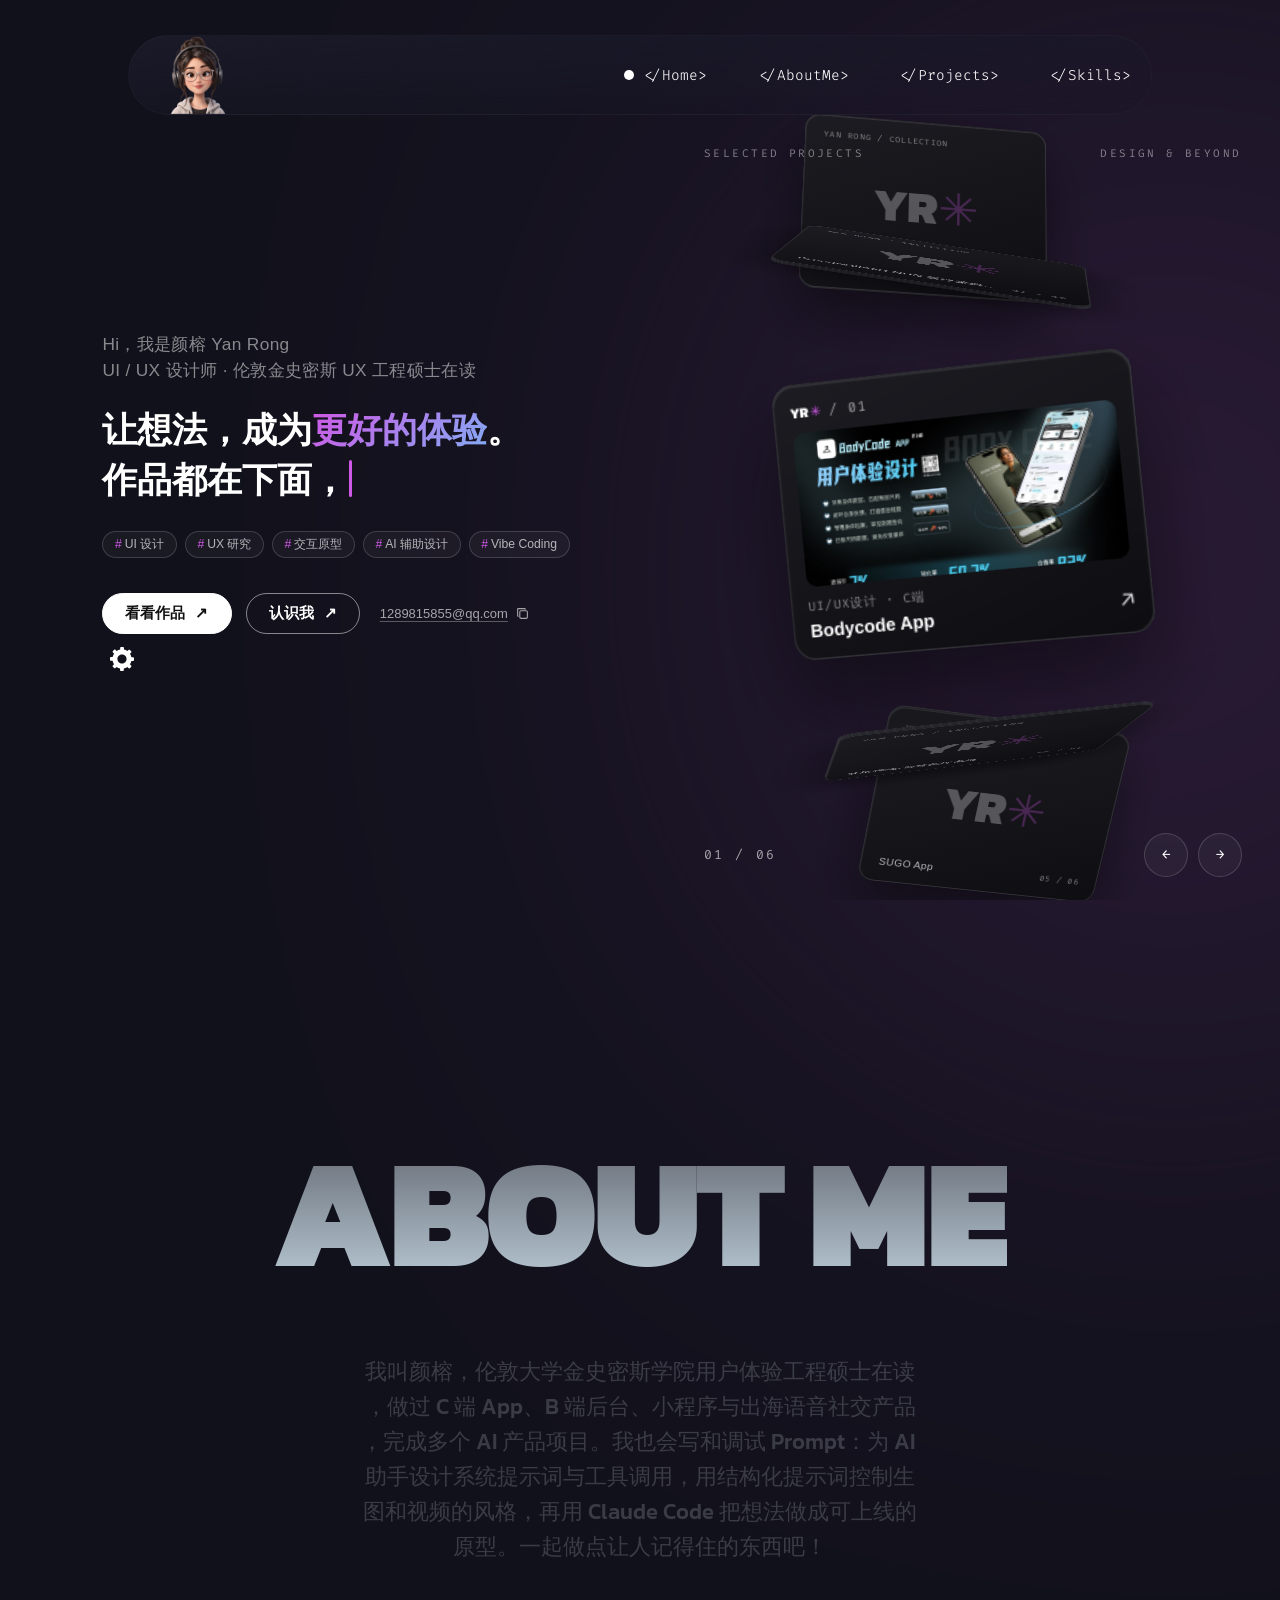
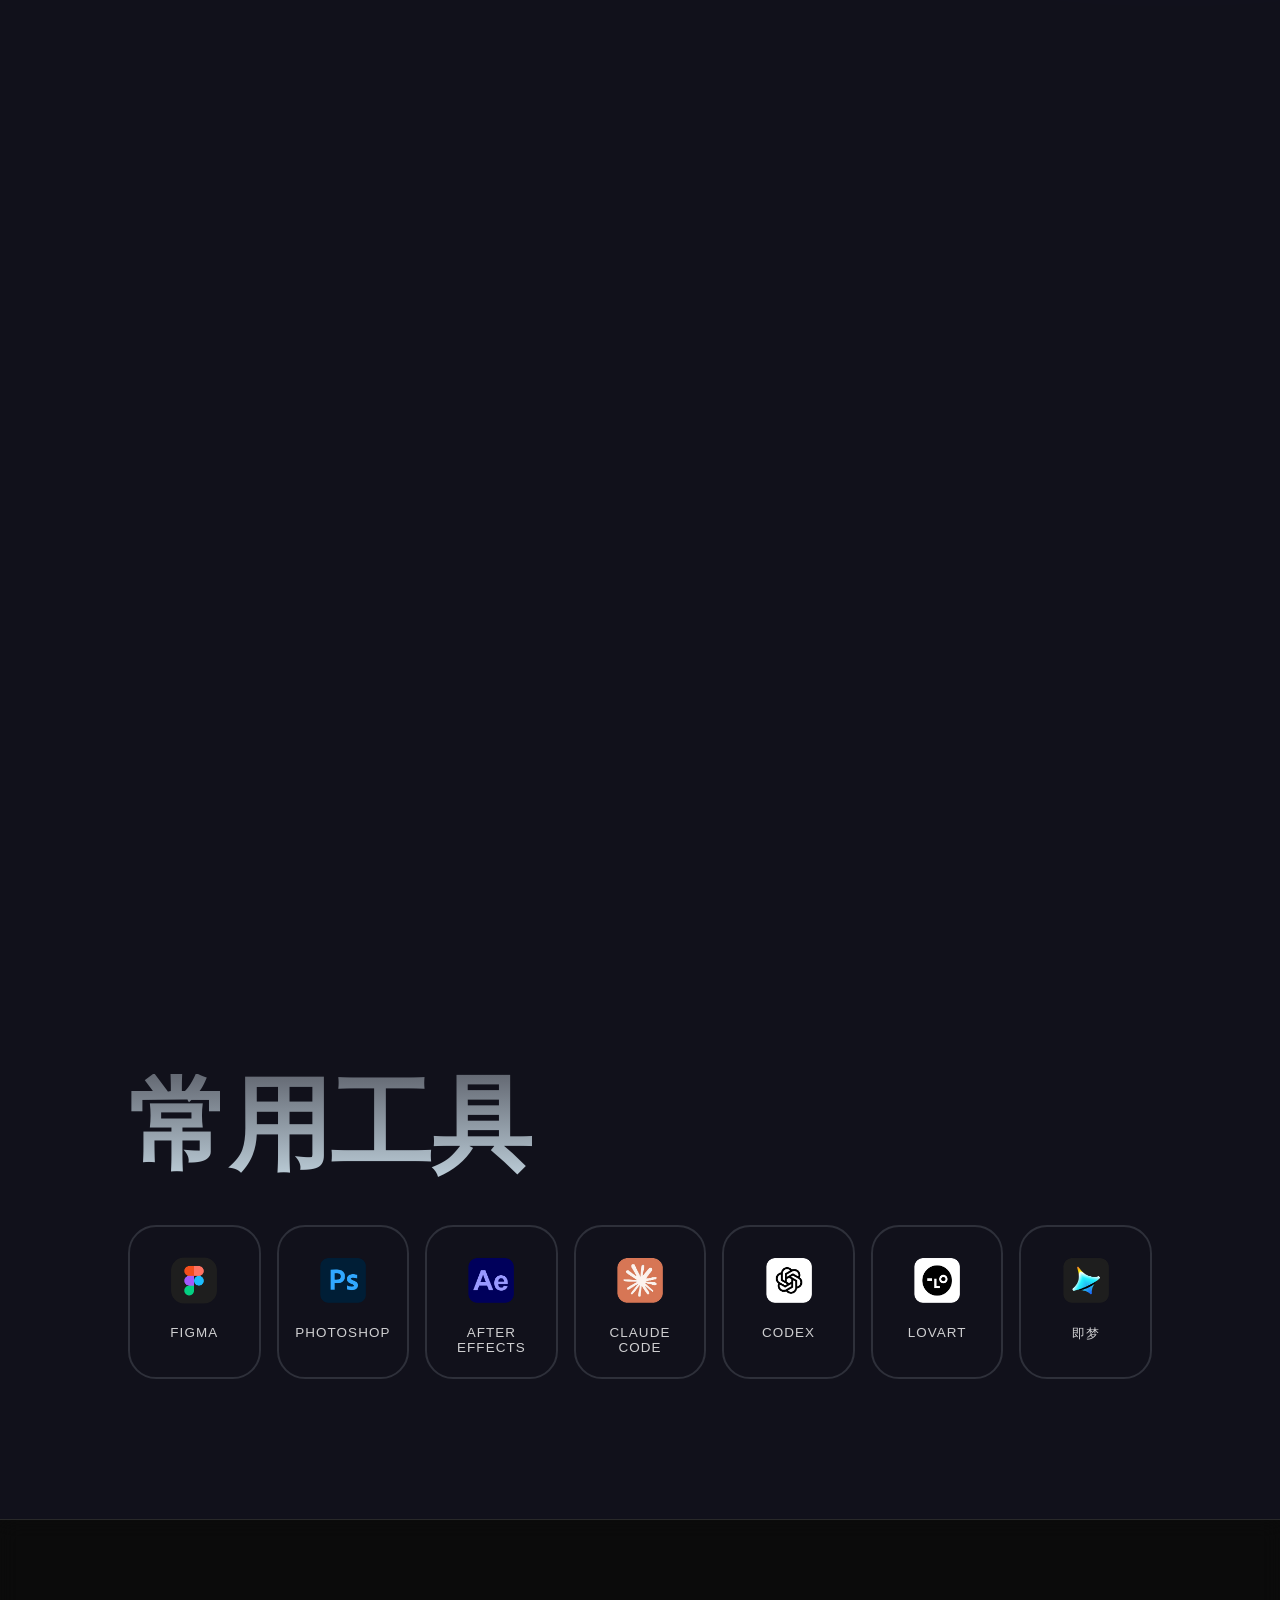
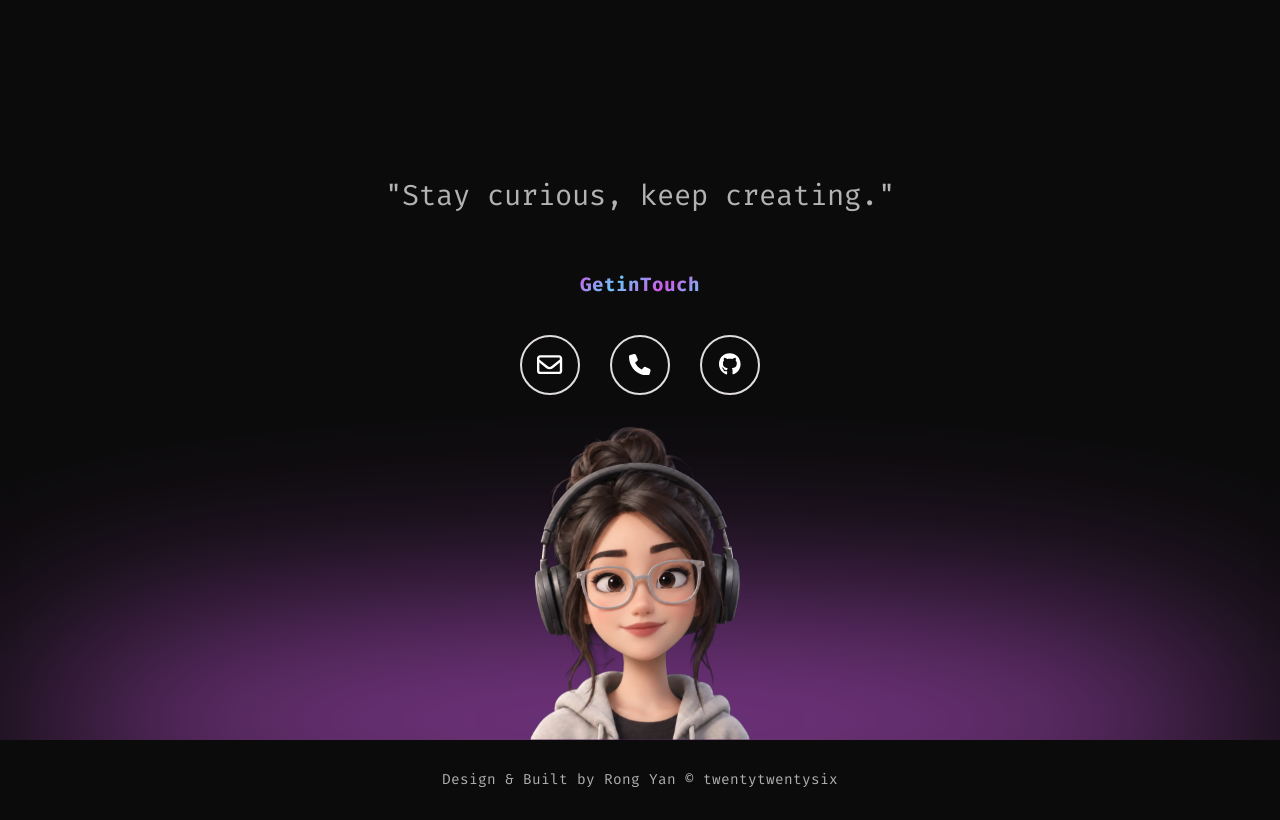
==== commit 44841589: "About: shorter intro (drop years of experience, condense the AI paragraph) Co-Authored-By: Claude Op" ====
--- a/index.html
+++ b/index.html
@@ -211,7 +211,7 @@
         <div class="about-v2-group">
           <h2 class="about-v2-heading hero-heading" data-aos="fade-up">About me</h2>
           <!-- about-reveal.js splits this into characters that brighten as it scrolls past -->
-          <p class="about-v2-text" data-reveal>我叫颜榕，伦敦大学金史密斯学院用户体验工程硕士在读，有 2 年 UI 设计与 1 年 UX 经验，做过 C 端 App、B 端后台、小程序与出海语音社交产品。这一年我做了多个 AI 产品：理解大模型能做什么、会在哪里出错，熟悉检索增强、函数调用和置信度，并把它们变成设计决策——识别失败留降级路径，AI 推断与真实资料分开标注，关键环节保留人工审核。我也会写和调试 Prompt：为 AI 助手设计系统提示词与工具调用，用结构化提示词控制生图和视频的风格，再用 Claude Code 把想法做成可上线的原型。一起做点让人记得住的东西吧！</p>
+          <p class="about-v2-text" data-reveal>我叫颜榕，伦敦大学金史密斯学院用户体验工程硕士在读，做过 C 端 App、B 端后台、小程序与出海语音社交产品，完成多个 AI 产品项目。我也会写和调试 Prompt：为 AI 助手设计系统提示词与工具调用，用结构化提示词控制生图和视频的风格，再用 Claude Code 把想法做成可上线的原型。一起做点让人记得住的东西吧！</p>
         </div>
       </div>
     </section>
